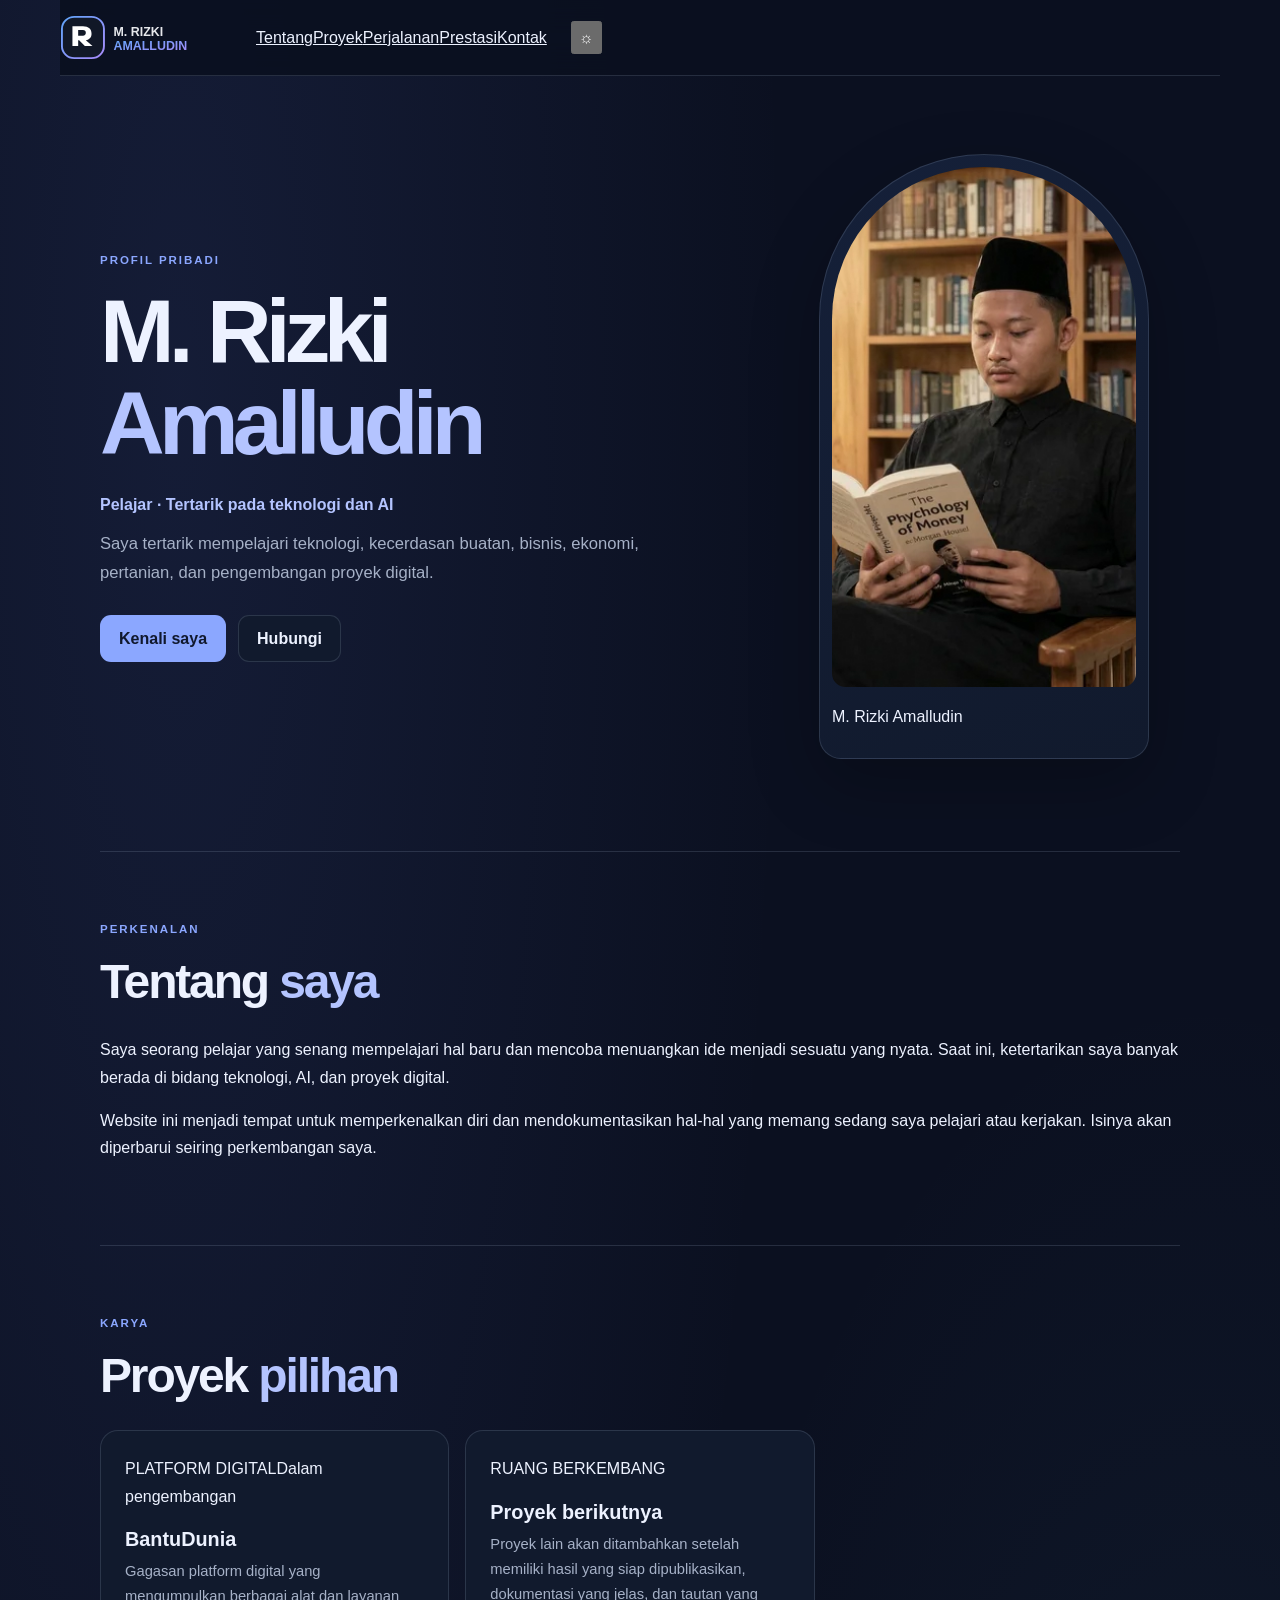
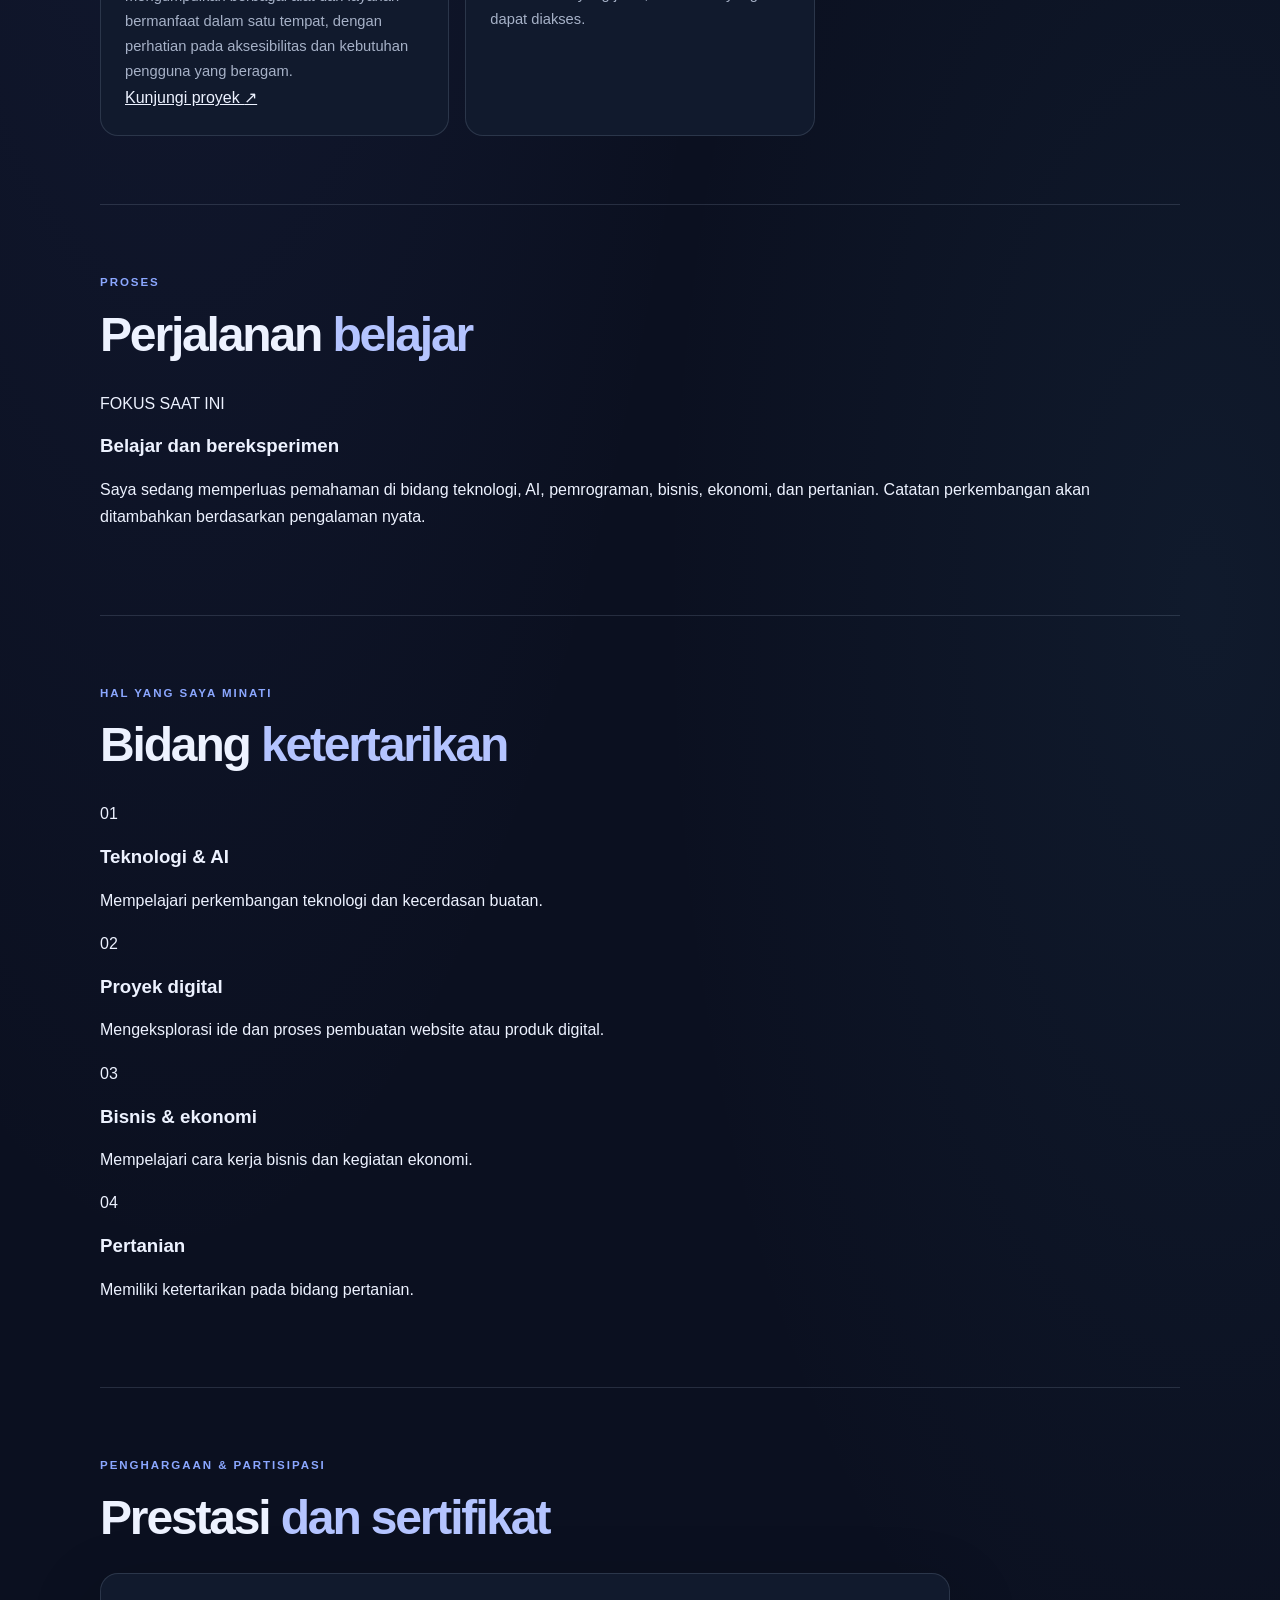
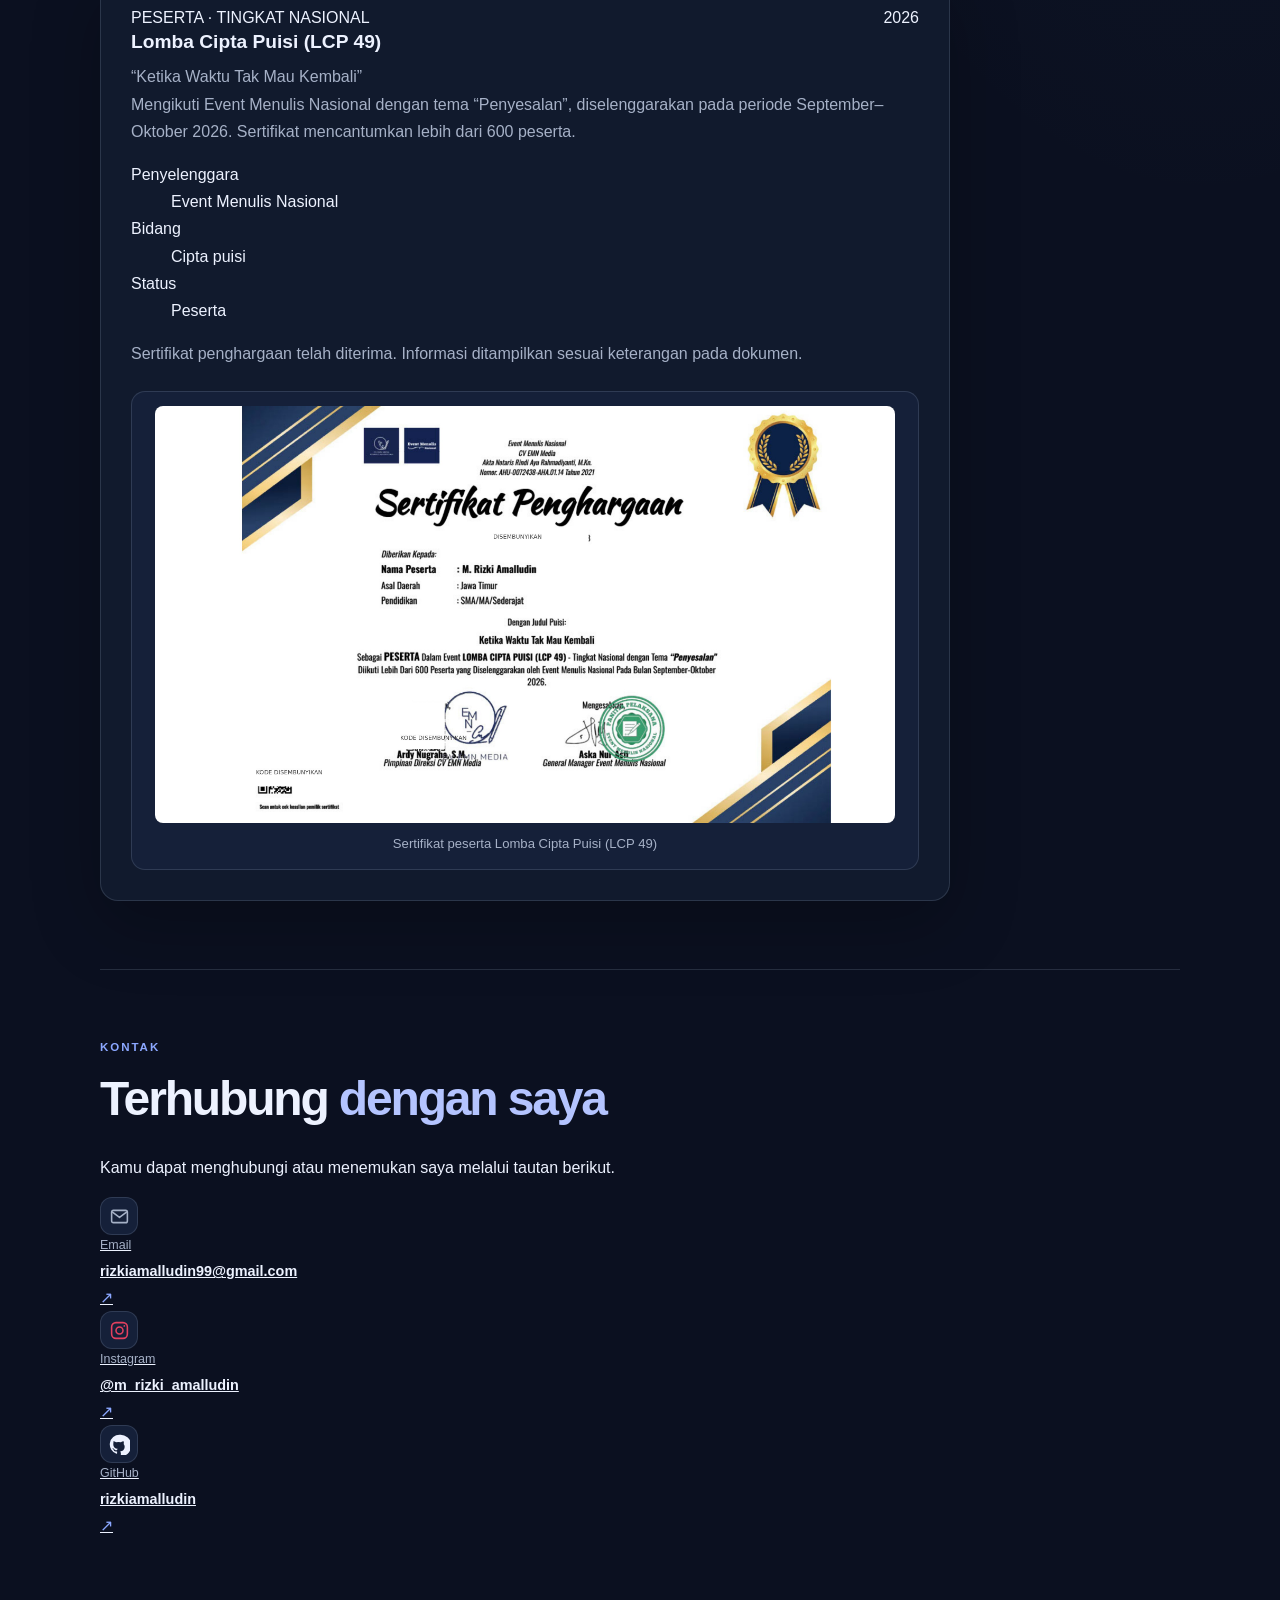
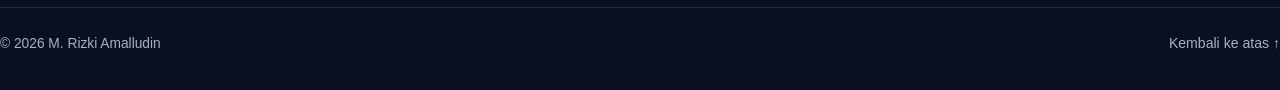
==== index.html @ 31d9c4ef "Add social platform logos to production contact section" ====
<!doctype html>
<html lang="id">
<head>
  <meta charset="utf-8">
  <meta name="viewport" content="width=device-width, initial-scale=1">
  <meta name="theme-color" content="#0b1020">
  <meta name="description" content="Profil pribadi M. Rizki Amalludin: pelajar yang tertarik pada teknologi, AI, bisnis, ekonomi, pertanian, dan pengembangan proyek digital.">
  <meta name="author" content="M. Rizki Amalludin">
  <meta name="robots" content="index, follow">
  <meta property="og:type" content="profile">
  <meta property="og:title" content="M. Rizki Amalludin — Profil Pribadi">
  <meta property="og:description" content="Mengenal minat, perjalanan belajar, karya, dan proyek digital M. Rizki Amalludin.">
  <meta property="og:image" content="foto-saya.webp">
  <meta name="color-scheme" content="dark light">
  <title>M. Rizki Amalludin — Profil Pribadi</title>
  <link rel="icon" type="image/png" href="favicon.png">
  <link rel="preconnect" href="https://fonts.googleapis.com">
  <link rel="preconnect" href="https://fonts.gstatic.com" crossorigin>
  <link href="https://fonts.googleapis.com/css2?family=DM+Sans:wght@400;500;600;700&family=Space+Grotesk:wght@500;600;700&display=swap" rel="stylesheet">
  <link rel="stylesheet" href="style.css">
  <script src="script.js" defer></script>
</head>
<body>
  <a class="skip-link" href="#main-content">Lewati ke konten utama</a>
  <header class="site-header">
    <a class="brand" href="#beranda" aria-label="M. Rizki Amalludin, beranda"><img src="logo.svg" alt="" width="180" height="48"></a>
    <nav class="navigation" aria-label="Navigasi utama">
      <a href="#tentang">Tentang</a><a href="#proyek">Proyek</a><a href="#perjalanan">Perjalanan</a><a href="#prestasi">Prestasi</a><a href="#kontak">Kontak</a>
    </nav>
    <button class="theme-toggle" id="theme-toggle" type="button" aria-label="Aktifkan tema terang" aria-pressed="false"><span aria-hidden="true">☼</span></button>
  </header>

  <main id="main-content">
    <section class="hero section-wrap" id="beranda">
      <div class="hero-copy">
        <p class="eyebrow">PROFIL PRIBADI</p>
        <h1>M. Rizki <span>Amalludin</span></h1>
        <p class="hero-role">Pelajar · Tertarik pada teknologi dan AI</p>
        <p class="hero-description">Saya tertarik mempelajari teknologi, kecerdasan buatan, bisnis, ekonomi, pertanian, dan pengembangan proyek digital.</p>
        <div class="hero-actions"><a class="button button-primary" href="#tentang">Kenali saya</a><a class="button button-secondary" href="#kontak">Hubungi</a></div>
      </div>
      <div class="profile-frame">
        <div class="profile-orbit" aria-hidden="true"></div>
        <img class="profile-photo" src="foto-saya.webp" alt="Foto M. Rizki Amalludin" width="420" height="520" fetchpriority="high">
        <p class="photo-caption">M. Rizki Amalludin</p>
      </div>
    </section>

    <section class="content-section section-wrap" id="tentang">
      <div class="section-heading"><p class="eyebrow">PERKENALAN</p><h2>Tentang <span>saya</span></h2></div>
      <div class="about-panel">
        <p>Saya seorang pelajar yang senang mempelajari hal baru dan mencoba menuangkan ide menjadi sesuatu yang nyata. Saat ini, ketertarikan saya banyak berada di bidang teknologi, AI, dan proyek digital.</p>
        <p>Website ini menjadi tempat untuk memperkenalkan diri dan mendokumentasikan hal-hal yang memang sedang saya pelajari atau kerjakan. Isinya akan diperbarui seiring perkembangan saya.</p>
      </div>
    </section>

    <section class="content-section section-wrap" id="proyek">
      <div class="section-heading"><p class="eyebrow">KARYA</p><h2>Proyek <span>pilihan</span></h2></div>
      <div class="project-grid">
        <article class="project-card">
          <div class="project-topline"><span class="project-category">PLATFORM DIGITAL</span><span class="project-status">Dalam pengembangan</span></div>
          <h3>BantuDunia</h3>
          <p>Gagasan platform digital yang mengumpulkan berbagai alat dan layanan bermanfaat dalam satu tempat, dengan perhatian pada aksesibilitas dan kebutuhan pengguna yang beragam.</p>
          <a class="project-link" href="https://bantu-dunia.vercel.app/" target="_blank" rel="noopener noreferrer">Kunjungi proyek <span aria-hidden="true">↗</span></a>
        </article>
        <article class="project-card project-card-note">
          <span class="project-category">RUANG BERKEMBANG</span>
          <h3>Proyek berikutnya</h3>
          <p>Proyek lain akan ditambahkan setelah memiliki hasil yang siap dipublikasikan, dokumentasi yang jelas, dan tautan yang dapat diakses.</p>
        </article>
      </div>
    </section>

    <section class="content-section section-wrap" id="perjalanan">
      <div class="section-heading"><p class="eyebrow">PROSES</p><h2>Perjalanan <span>belajar</span></h2></div>
      <div class="journey-panel">
        <div class="journey-line" aria-hidden="true"></div>
        <div class="journey-item"><span class="journey-dot" aria-hidden="true"></span><div><p class="journey-label">FOKUS SAAT INI</p><h3>Belajar dan bereksperimen</h3><p>Saya sedang memperluas pemahaman di bidang teknologi, AI, pemrograman, bisnis, ekonomi, dan pertanian. Catatan perkembangan akan ditambahkan berdasarkan pengalaman nyata.</p></div></div>
      </div>
    </section>

    <section class="content-section section-wrap" id="minat">
      <div class="section-heading"><p class="eyebrow">HAL YANG SAYA MINATI</p><h2>Bidang <span>ketertarikan</span></h2></div>
      <div class="interest-grid">
        <article class="interest-card"><span class="interest-number">01</span><h3>Teknologi &amp; AI</h3><p>Mempelajari perkembangan teknologi dan kecerdasan buatan.</p></article>
        <article class="interest-card"><span class="interest-number">02</span><h3>Proyek digital</h3><p>Mengeksplorasi ide dan proses pembuatan website atau produk digital.</p></article>
        <article class="interest-card"><span class="interest-number">03</span><h3>Bisnis &amp; ekonomi</h3><p>Mempelajari cara kerja bisnis dan kegiatan ekonomi.</p></article>
        <article class="interest-card"><span class="interest-number">04</span><h3>Pertanian</h3><p>Memiliki ketertarikan pada bidang pertanian.</p></article>
      </div>
    </section>

    <section class="content-section section-wrap" id="prestasi">
      <div class="section-heading"><p class="eyebrow">PENGHARGAAN &amp; PARTISIPASI</p><h2>Prestasi <span>dan sertifikat</span></h2></div>
      <article class="achievement-card">
        <div class="achievement-top"><span class="achievement-tag">PESERTA · TINGKAT NASIONAL</span><span class="achievement-date">2026</span></div>
        <h3>Lomba Cipta Puisi (LCP 49)</h3>
        <p class="achievement-poem">“Ketika Waktu Tak Mau Kembali”</p>
        <p class="achievement-description">Mengikuti Event Menulis Nasional dengan tema “Penyesalan”, diselenggarakan pada periode September–Oktober 2026. Sertifikat mencantumkan lebih dari 600 peserta.</p>
        <dl class="achievement-details"><div><dt>Penyelenggara</dt><dd>Event Menulis Nasional</dd></div><div><dt>Bidang</dt><dd>Cipta puisi</dd></div><div><dt>Status</dt><dd>Peserta</dd></div></dl>
        <p class="achievement-note">Sertifikat penghargaan telah diterima. Informasi ditampilkan sesuai keterangan pada dokumen.</p>
        <figure class="certificate-figure">
          <img class="certificate-image" src="sertifikat-rizki-disamarkan.jpg" alt="Sertifikat peserta Lomba Cipta Puisi LCP 49, Event Menulis Nasional, 2026" loading="lazy">
          <figcaption>Sertifikat peserta Lomba Cipta Puisi (LCP 49)</figcaption>
        </figure>
      </article>
    </section>
    <section class="contact-section section-wrap" id="kontak">
      <div class="section-heading"><p class="eyebrow">KONTAK</p><h2>Terhubung <span>dengan saya</span></h2></div>
      <p class="contact-description">Kamu dapat menghubungi atau menemukan saya melalui tautan berikut.</p>
      <div class="contact-links">
        <a class="contact-link" href="mailto:rizkiamalludin99@gmail.com">
          <span class="contact-icon contact-icon-email" aria-hidden="true">
            <svg viewBox="0 0 24 24" focusable="false"><rect x="3" y="5" width="18" height="14" rx="2"></rect><path d="m4 7 8 6 8-6"></path></svg>
          </span>
          <span class="contact-copy"><span class="contact-label">Email</span><strong>rizkiamalludin99@gmail.com</strong></span>
          <span class="contact-arrow" aria-hidden="true">↗</span>
        </a>
        <a class="contact-link" href="https://instagram.com/m_rizki_amalludin" target="_blank" rel="noopener noreferrer">
          <span class="contact-icon contact-icon-instagram" aria-hidden="true">
            <svg viewBox="0 0 24 24" focusable="false"><rect x="3" y="3" width="18" height="18" rx="5"></rect><circle cx="12" cy="12" r="4"></circle><circle class="icon-dot" cx="17.5" cy="6.8" r="1"></circle></svg>
          </span>
          <span class="contact-copy"><span class="contact-label">Instagram</span><strong>@m_rizki_amalludin</strong></span>
          <span class="contact-arrow" aria-hidden="true">↗</span>
        </a>
        <a class="contact-link" href="https://github.com/rizkiamalludin" target="_blank" rel="noopener noreferrer">
          <span class="contact-icon contact-icon-github" aria-hidden="true">
            <svg viewBox="0 0 24 24" focusable="false"><path d="M12 .9a11.1 11.1 0 0 0-3.51 21.63c.56.1.76-.24.76-.54v-2.08c-3.1.67-3.76-1.32-3.76-1.32-.5-1.28-1.23-1.62-1.23-1.62-1.01-.69.08-.68.08-.68 1.12.08 1.71 1.15 1.71 1.15.99 1.7 2.59 1.21 3.22.92.1-.72.39-1.21.7-1.49-2.48-.28-5.09-1.24-5.09-5.52 0-1.22.44-2.22.11-2.96 0 0 .94-.3 3.05 1.15a10.6 10.6 0 0 1 5.55 0c2.11-1.45 3.05-1.15 3.05-1.15.61 1.54.23 2.68.11 2.96.72.78 1.15 1.78 1.15 3 0 4.29-2.61 5.23-5.1 5.51.4.35.75 1.03.75 2.08v3.1c0 .3.2.65.77.54A11.1 11.1 0 0 0 12 .9Z"></path></svg>
          </span>
          <span class="contact-copy"><span class="contact-label">GitHub</span><strong>rizkiamalludin</strong></span>
          <span class="contact-arrow" aria-hidden="true">↗</span>
        </a>
      </div>
    </section>
  </main>
  <footer class="site-footer"><p>© <span id="year"></span> M. Rizki Amalludin</p><a href="#beranda">Kembali ke atas ↑</a></footer>
</body>
</html>
---- style.css ----
:root{
  color-scheme:dark;
  --bg:#0b1020;--surface:#111a2d;--surface-soft:#152039;--text:#edf2ff;--muted:#a6b1c7;
  --line:rgba(180,197,225,.16);--accent:#8ba7ff;--accent-strong:#b4c4ff;--header:rgba(11,16,32,.9);
  --shadow:0 24px 70px rgba(0,0,0,.24);--radius:18px;
}
:root[data-theme="light"]{
  color-scheme:light;--bg:#f5f7fc;--surface:#fff;--surface-soft:#edf1fa;--text:#172033;--muted:#5e6a80;
  --line:rgba(35,53,85,.14);--accent:#435fc4;--accent-strong:#304ba9;--header:rgba(245,247,252,.92);
  --shadow:0 24px 70px rgba(35,53,85,.09);
}
*{box-sizing:border-box}
html{scroll-behavior:smooth;scroll-padding-top:100px}
body{margin:0;min-width:320px;background:radial-gradient(ellipse at 14% 8%,rgba(86,111,207,.13),transparent 38rem),radial-gradient(ellipse at 94% 45%,rgba(75,147,190,.08),transparent 34rem),var(--bg);color:var(--text);font-family:Inter,"Segoe UI",Arial,sans-serif;line-height:1.7}
a{color:inherit}
img{max-width:100%}
button,input,textarea{font:inherit}
a:focus-visible,button:focus-visible,input:focus-visible,textarea:focus-visible{outline:3px solid var(--accent);outline-offset:4px}
.skip-link{position:fixed;top:12px;left:12px;z-index:50;padding:10px 14px;border-radius:8px;background:var(--accent);color:#10182d;font-weight:700;text-decoration:none;transform:translateY(-160%)}
.skip-link:focus{transform:translateY(0)}
.section-wrap{width:min(1080px,calc(100% - 48px));margin-inline:auto}
.site-header{position:sticky;top:0;z-index:20;display:flex;align-items:center;gap:24px;width:min(1160px,calc(100% - 48px));min-height:76px;margin:0 auto;padding:10px 0;background:var(--header);backdrop-filter:blur(16px);border-bottom:1px solid var(--line)}
.brand{flex:0 0 auto}
.brand img{display:block;width:min(172px,36vw);height:auto}
.main-nav{display:flex;align-items:center;justify-content:center;gap:clamp(12px,2vw,24px);flex:1;min-width:0;overflow-x:auto;scrollbar-width:thin}
.main-nav a,.site-footer a{color:var(--muted);font-size:.88rem;text-decoration:none;white-space:nowrap}
.main-nav a:hover,.site-footer a:hover,.text-link:hover{color:var(--accent-strong)}
.header-tools{display:flex;gap:8px;flex:0 0 auto}
.tool-button{min-width:38px;height:38px;padding:0 10px;border:1px solid var(--line);border-radius:11px;background:var(--surface);color:var(--text);font-weight:700;cursor:pointer}
.hero{display:grid;grid-template-columns:1.2fr .8fr;align-items:center;gap:clamp(42px,8vw,100px);min-height:610px;padding-block:78px 92px}
.hero-copy{max-width:650px}
.eyebrow,.skill-label{margin:0 0 14px;color:var(--accent);font-size:.72rem;font-weight:800;letter-spacing:.17em}
h1,h2,h3{font-family:"Segoe UI",Inter,Arial,sans-serif;line-height:1.18}
h1{margin:0;font-size:clamp(3rem,7vw,5.6rem);letter-spacing:-.065em;line-height:1.03}
h1 span,h2 span{color:var(--accent-strong)}
.hero-role{margin:22px 0 12px;color:var(--accent-strong);font-weight:700}
.hero-description{max-width:600px;margin:0;color:var(--muted);font-size:1.04rem}
.hero-actions{display:flex;flex-wrap:wrap;gap:12px;margin-top:28px}
.button{display:inline-flex;min-height:44px;align-items:center;justify-content:center;padding:9px 18px;border:1px solid var(--line);border-radius:11px;font-weight:750;text-decoration:none;cursor:pointer;transition:transform .18s,background .18s}
.button:hover{transform:translateY(-2px)}
.button-primary{border-color:transparent;background:var(--accent);color:#10182d}
.button-secondary{background:var(--surface);color:var(--text)}
.hero-note{margin:22px 0 0;color:var(--muted);font-size:.85rem}
.profile-frame{position:relative;width:min(100%,330px);justify-self:center;margin:0;padding:12px;border:1px solid var(--line);border-radius:180px 180px 24px 24px;background:linear-gradient(155deg,var(--surface-soft),var(--surface));box-shadow:var(--shadow)}
.profile-photo{display:block;width:100%;aspect-ratio:4/5;border-radius:170px 170px 15px 15px;object-fit:cover;object-position:center}
.profile-frame figcaption{padding-top:11px;text-align:center;font-weight:750}
.content-section,.contact-section{padding-block:68px;border-top:1px solid var(--line)}
.section-heading{margin-bottom:26px}
.section-heading h2{margin:0;font-size:clamp(2rem,4vw,3rem);letter-spacing:-.045em}
.section-intro{max-width:700px;margin:12px 0 0;color:var(--muted)}
.section-heading-row{display:flex;align-items:end;justify-content:space-between;gap:20px}
.surface-card,.achievement-card{padding:clamp(22px,3vw,30px);border:1px solid var(--line);border-radius:var(--radius);background:var(--surface);box-shadow:var(--shadow)}
.surface-card h3,.achievement-card h3{margin:0 0 10px;font-size:1.2rem}
.surface-card p,.achievement-card>p{margin:0;color:var(--muted)}
.about-grid,.skills-grid{display:grid;grid-template-columns:repeat(2,minmax(0,1fr));gap:16px}
.project-grid,.post-grid,.activity-grid{display:grid;grid-template-columns:repeat(3,minmax(0,1fr));gap:16px}
.project-card,.post-card,.activity-card{display:flex;min-height:228px;flex-direction:column;align-items:flex-start;padding:24px;border:1px solid var(--line);border-radius:var(--radius);background:var(--surface);transition:transform .18s,border-color .18s}
.project-card:hover,.post-card:hover,.activity-card:hover{transform:translateY(-3px);border-color:var(--accent)}
.card-top{display:flex;width:100%;justify-content:space-between;align-items:center;gap:10px;flex-wrap:wrap}
.card-label{color:var(--accent);font-size:.7rem;font-weight:800;letter-spacing:.11em}
.card-status{padding:3px 9px;border:1px solid var(--line);border-radius:999px;color:var(--muted);font-size:.72rem}
.project-card h3,.post-card h3,.activity-card h3{margin:18px 0 8px;font-size:1.24rem;overflow-wrap:anywhere}
.project-card p,.post-card p,.activity-card p{margin:0;color:var(--muted);font-size:.92rem}
.card-actions{display:flex;align-items:center;gap:14px;flex-wrap:wrap;margin-top:auto;padding-top:22px}
.text-link,.card-actions a{color:var(--accent-strong);font-weight:750;text-decoration:none}
.count-chip{padding:5px 10px;border:1px solid var(--line);border-radius:999px;color:var(--muted);font-size:.82rem;white-space:nowrap}
.muted{color:var(--muted)}
.timeline{display:grid;gap:0;max-width:850px}
.timeline-item{display:grid;grid-template-columns:54px 1fr;gap:18px;padding:20px 0;border-bottom:1px solid var(--line)}
.timeline-index{display:grid;width:42px;height:42px;place-items:center;border:1px solid var(--line);border-radius:13px;background:var(--surface);color:var(--accent);font-weight:800}
.timeline-item h3{margin:0 0 7px;font-size:1.12rem}
.timeline-item p{margin:0;color:var(--muted)}
.skill-label{margin:0 0 9px;font-size:.67rem}
.tag-list{display:flex;flex-wrap:wrap;gap:8px;margin-top:18px}
.tag-list span{padding:7px 11px;border:1px solid var(--line);border-radius:9px;background:var(--surface-soft);color:var(--text);font-size:.86rem}
.achievement-card{max-width:850px}
.achievement-top{display:flex;align-items:center;justify-content:space-between;gap:12px;flex-wrap:wrap}
.achievement-subtitle{margin:0 0 12px!important;color:var(--accent-strong)!important;font-weight:750}
.achievement-facts{display:grid;grid-template-columns:repeat(3,1fr);gap:14px;margin:24px 0;padding:17px 0;border-block:1px solid var(--line)}
.achievement-facts div{min-width:0}
.achievement-facts dt{color:var(--muted);font-size:.78rem}
.achievement-facts dd{margin:4px 0 0;font-weight:700}
.certificate-figure{margin:24px 0 0;padding:14px;border:1px solid var(--line);border-radius:14px;background:var(--surface-soft)}
.certificate-figure img{display:block;width:100%;max-width:740px;height:auto;margin:0 auto;border-radius:8px}
.certificate-figure figcaption{margin-top:10px;color:var(--muted);font-size:.82rem;text-align:center}
.post-card time,.activity-card time{display:block;margin-top:10px;color:var(--muted);font-size:.78rem}
.post-card a{margin-top:auto;padding-top:20px;color:var(--accent-strong);font-weight:750;text-decoration:none}
.activity-card{min-height:180px}
.activity-card small{color:var(--muted)}
.interaction-grid,.contact-grid{display:grid;grid-template-columns:repeat(2,minmax(0,1fr));gap:16px;align-items:start}
.stack-form{display:grid;gap:13px}
.stack-form label{display:grid;gap:6px;color:var(--text);font-size:.88rem;font-weight:650}
.stack-form input,.stack-form textarea{width:100%;min-width:0;padding:11px 13px;border:1px solid var(--line);border-radius:10px;background:var(--bg);color:var(--text)}
.stack-form textarea{min-height:105px;resize:vertical}
.form-status{min-height:1.3em;margin:0;color:var(--accent-strong);font-size:.86rem}
.micro-note{font-size:.78rem!important}
.honeypot{position:absolute!important;left:-10000px!important;width:1px!important;height:1px!important;overflow:hidden!important;opacity:0!important}
.public-list{display:grid;gap:10px;margin-top:16px}
.public-entry{padding:12px 14px;border:1px solid var(--line);border-radius:12px;background:var(--surface-soft);overflow-wrap:anywhere}
.public-entry strong{display:block}
.public-entry p{margin:4px 0 0;color:var(--muted);white-space:pre-wrap}
.public-entry time{display:block;margin-top:6px;color:var(--muted);font-size:.75rem}
.contact-details{display:grid;gap:0}
.contact-details h3{margin-bottom:16px}
.contact-details>a{display:grid;grid-template-columns:42px minmax(0,1fr) 18px;gap:13px;align-items:center;padding:15px 0;border-top:1px solid var(--line);text-decoration:none;overflow-wrap:anywhere}
.contact-icon{display:grid;place-items:center;width:38px;height:38px;border:1px solid var(--line);border-radius:12px;background:var(--surface-soft)}
.contact-icon svg{display:block;width:21px;height:21px;fill:none;stroke:currentColor;stroke-width:1.8;stroke-linecap:round;stroke-linejoin:round}
.contact-icon-email{color:var(--muted)}
.contact-icon-instagram{color:#e4405f}
.contact-icon-instagram .icon-dot{fill:currentColor;stroke:none}
.contact-icon-github{color:var(--text)}
.contact-icon-github svg{fill:currentColor;stroke:none}
.contact-copy{display:grid;gap:3px;min-width:0}
.contact-copy>span{color:var(--muted);font-size:.78rem}
.contact-copy strong{font-size:.9rem;overflow-wrap:anywhere}
.contact-arrow{color:var(--accent);text-align:right}
.site-footer{display:flex;justify-content:space-between;gap:20px;padding:24px 0 34px;border-top:1px solid var(--line);color:var(--muted);font-size:.86rem}
.site-footer p{margin:0}
.site-footer>div{display:flex;gap:18px}
.detail-wrap{width:min(850px,calc(100% - 40px));margin:0 auto;padding:64px 0 80px}
.detail-wrap .surface-card{margin-top:22px}
.detail-wrap h1{font-size:clamp(2.3rem,6vw,4rem)}
.detail-body{margin-top:18px;color:var(--muted);white-space:pre-wrap;overflow-wrap:anywhere}
.detail-meta{display:flex;gap:10px;flex-wrap:wrap;margin-top:16px}
.detail-actions{display:flex;gap:12px;flex-wrap:wrap;margin-top:26px}
.empty-state{padding:22px;border:1px dashed var(--line);border-radius:14px;color:var(--muted)}
@media(max-width:900px){
  .site-header{gap:14px}.main-nav{justify-content:flex-start}
  .project-grid,.post-grid,.activity-grid{grid-template-columns:repeat(2,minmax(0,1fr))}
  .hero{min-height:540px;gap:38px}
}
@media(max-width:680px){
  .site-header{width:calc(100% - 28px);flex-wrap:wrap;gap:10px;padding-block:10px}
  .brand img{width:145px}
  .main-nav{order:3;flex-basis:100%;padding:4px 0 7px;gap:20px;justify-content:flex-start}
  .main-nav a{font-size:.82rem}
  .header-tools{margin-left:auto}
  .section-wrap{width:calc(100% - 32px)}
  .hero{grid-template-columns:1fr;min-height:0;padding-block:58px 72px;gap:40px}
  .hero-copy{text-align:center;margin-inline:auto}
  .hero-description{margin-inline:auto}
  .hero-actions{justify-content:center}
  .profile-frame{width:min(78%,285px)}
  .about-grid,.skills-grid,.interaction-grid,.contact-grid{grid-template-columns:1fr}
  .section-heading-row{align-items:flex-start;flex-direction:column}
  .project-grid,.post-grid,.activity-grid{grid-template-columns:1fr}
  .achievement-facts{grid-template-columns:1fr 1fr}
  .site-footer{width:calc(100% - 32px);flex-direction:column}
}
@media(max-width:420px){
  .achievement-facts{grid-template-columns:1fr}
  .contact-details>a{grid-template-columns:72px 1fr 15px;gap:8px}
}
@media(prefers-reduced-motion:reduce){
  *,*::before,*::after{scroll-behavior:auto!important;transition-duration:.01ms!important;animation-duration:.01ms!important}
}
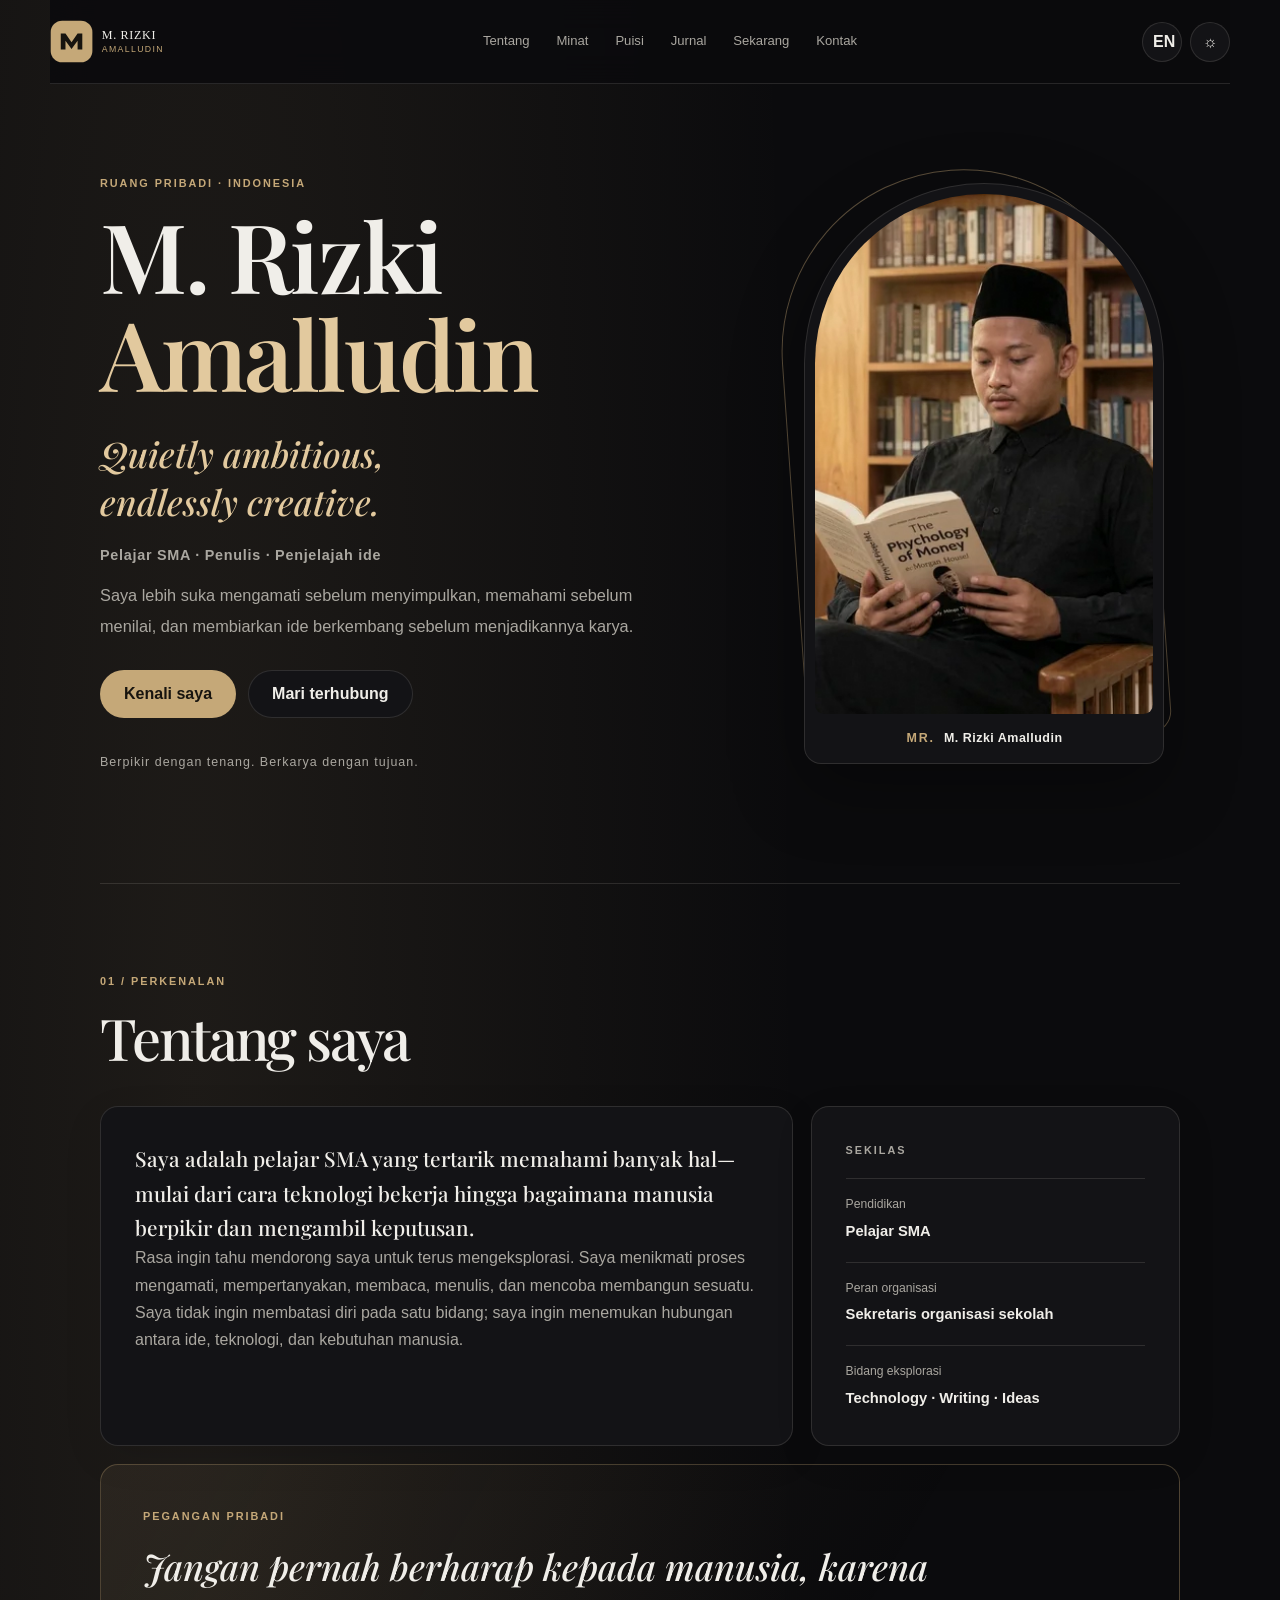
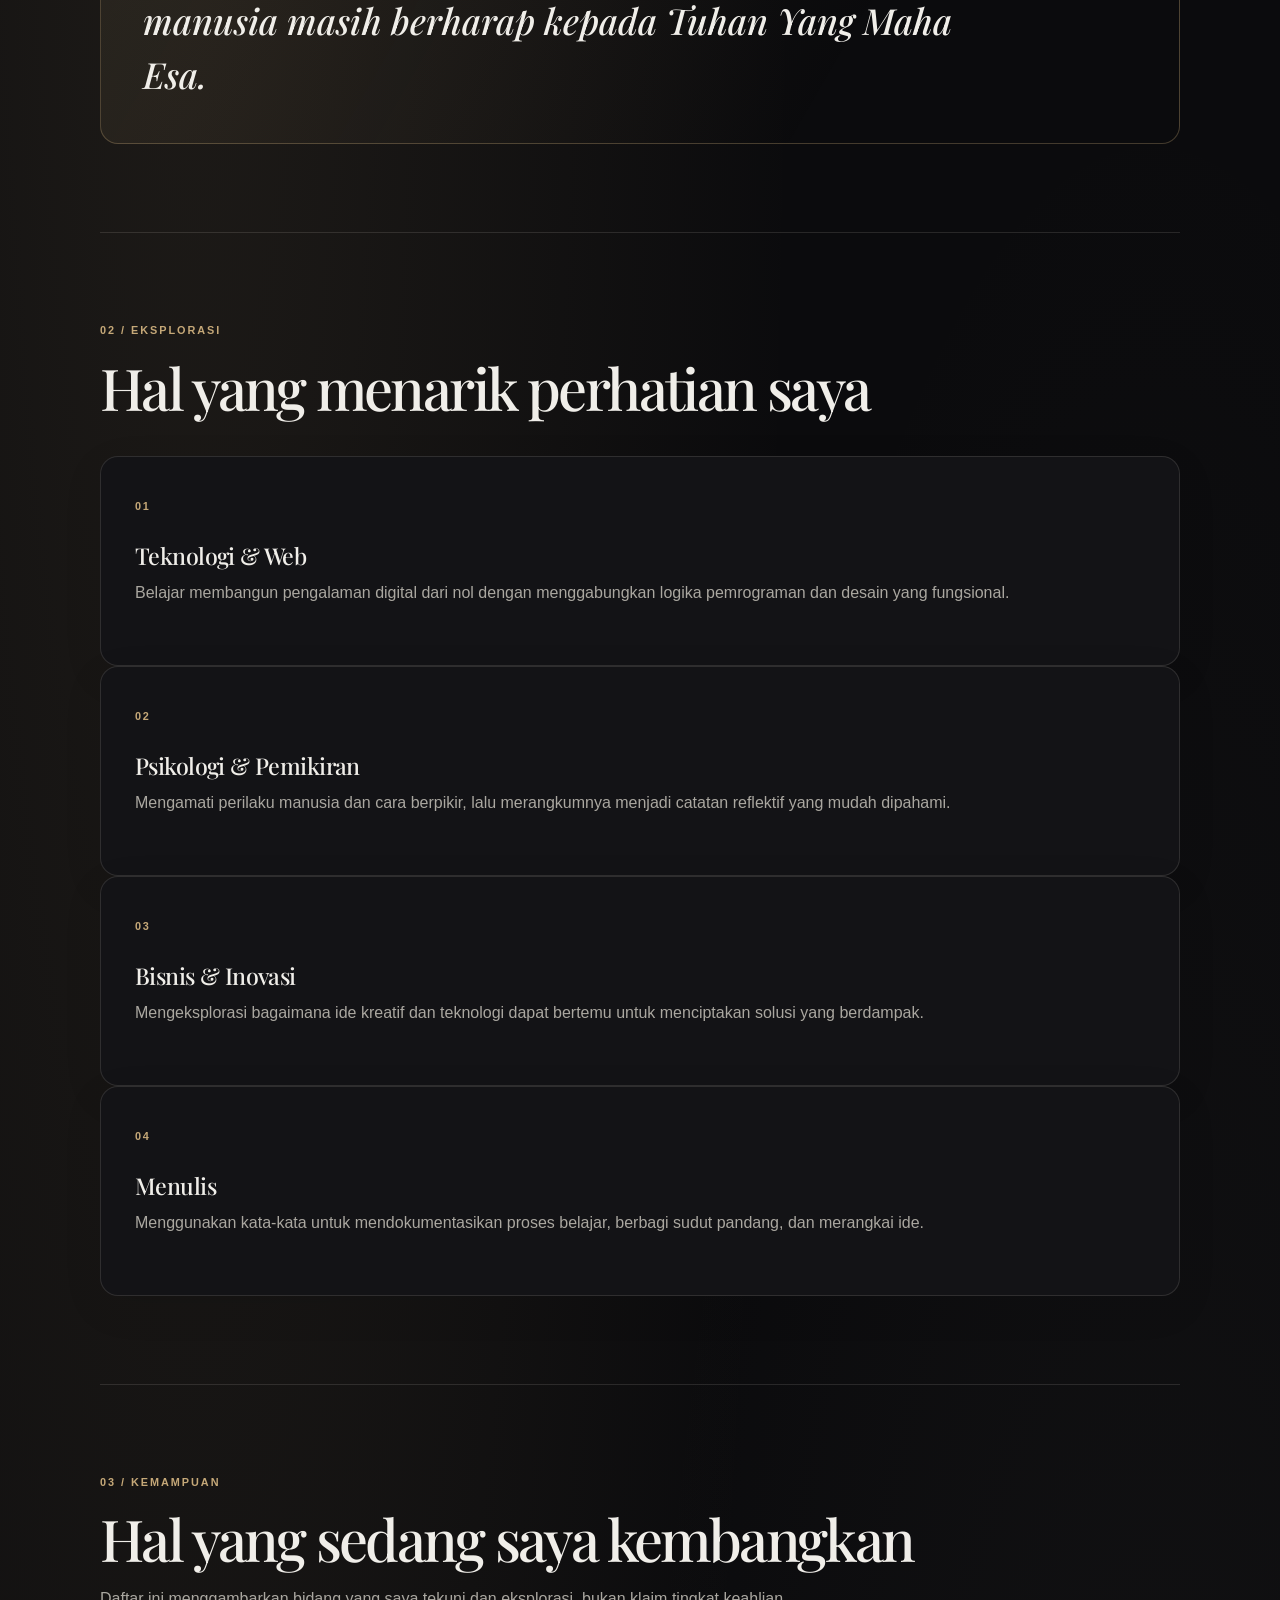
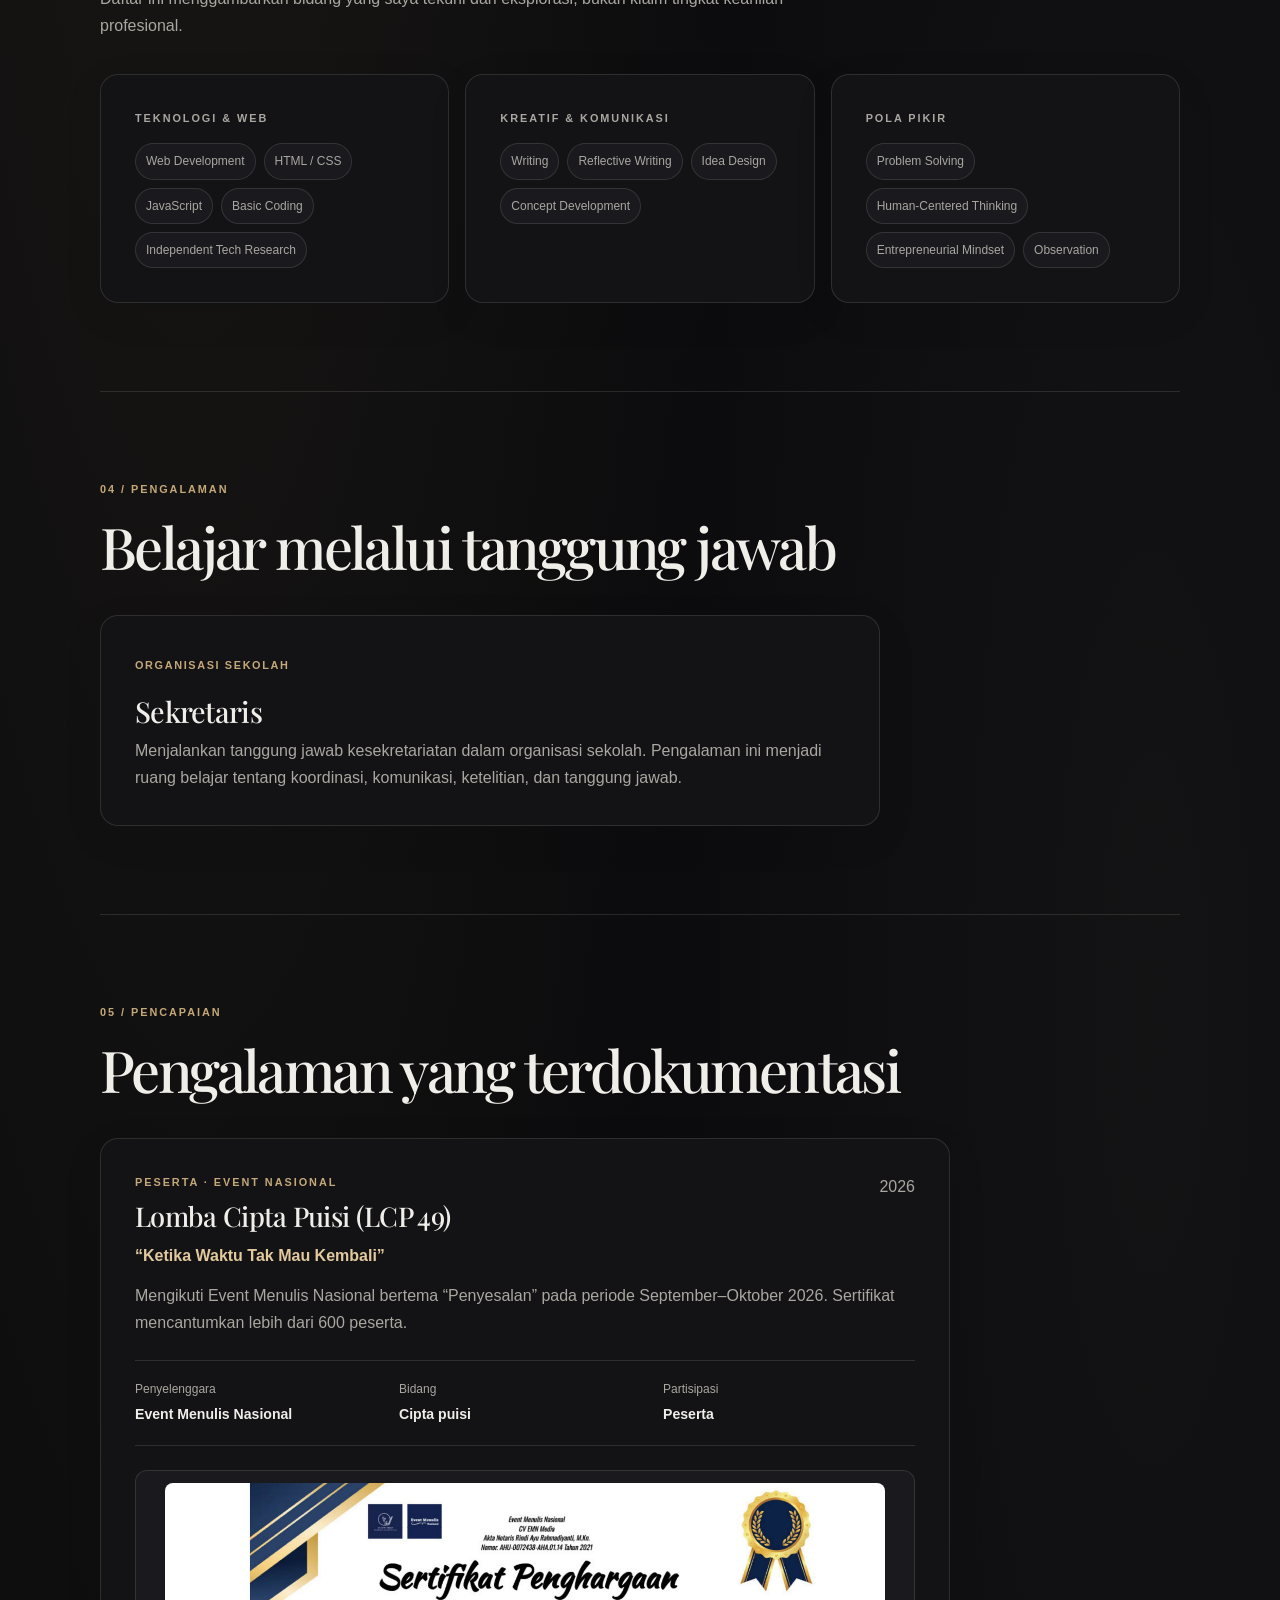
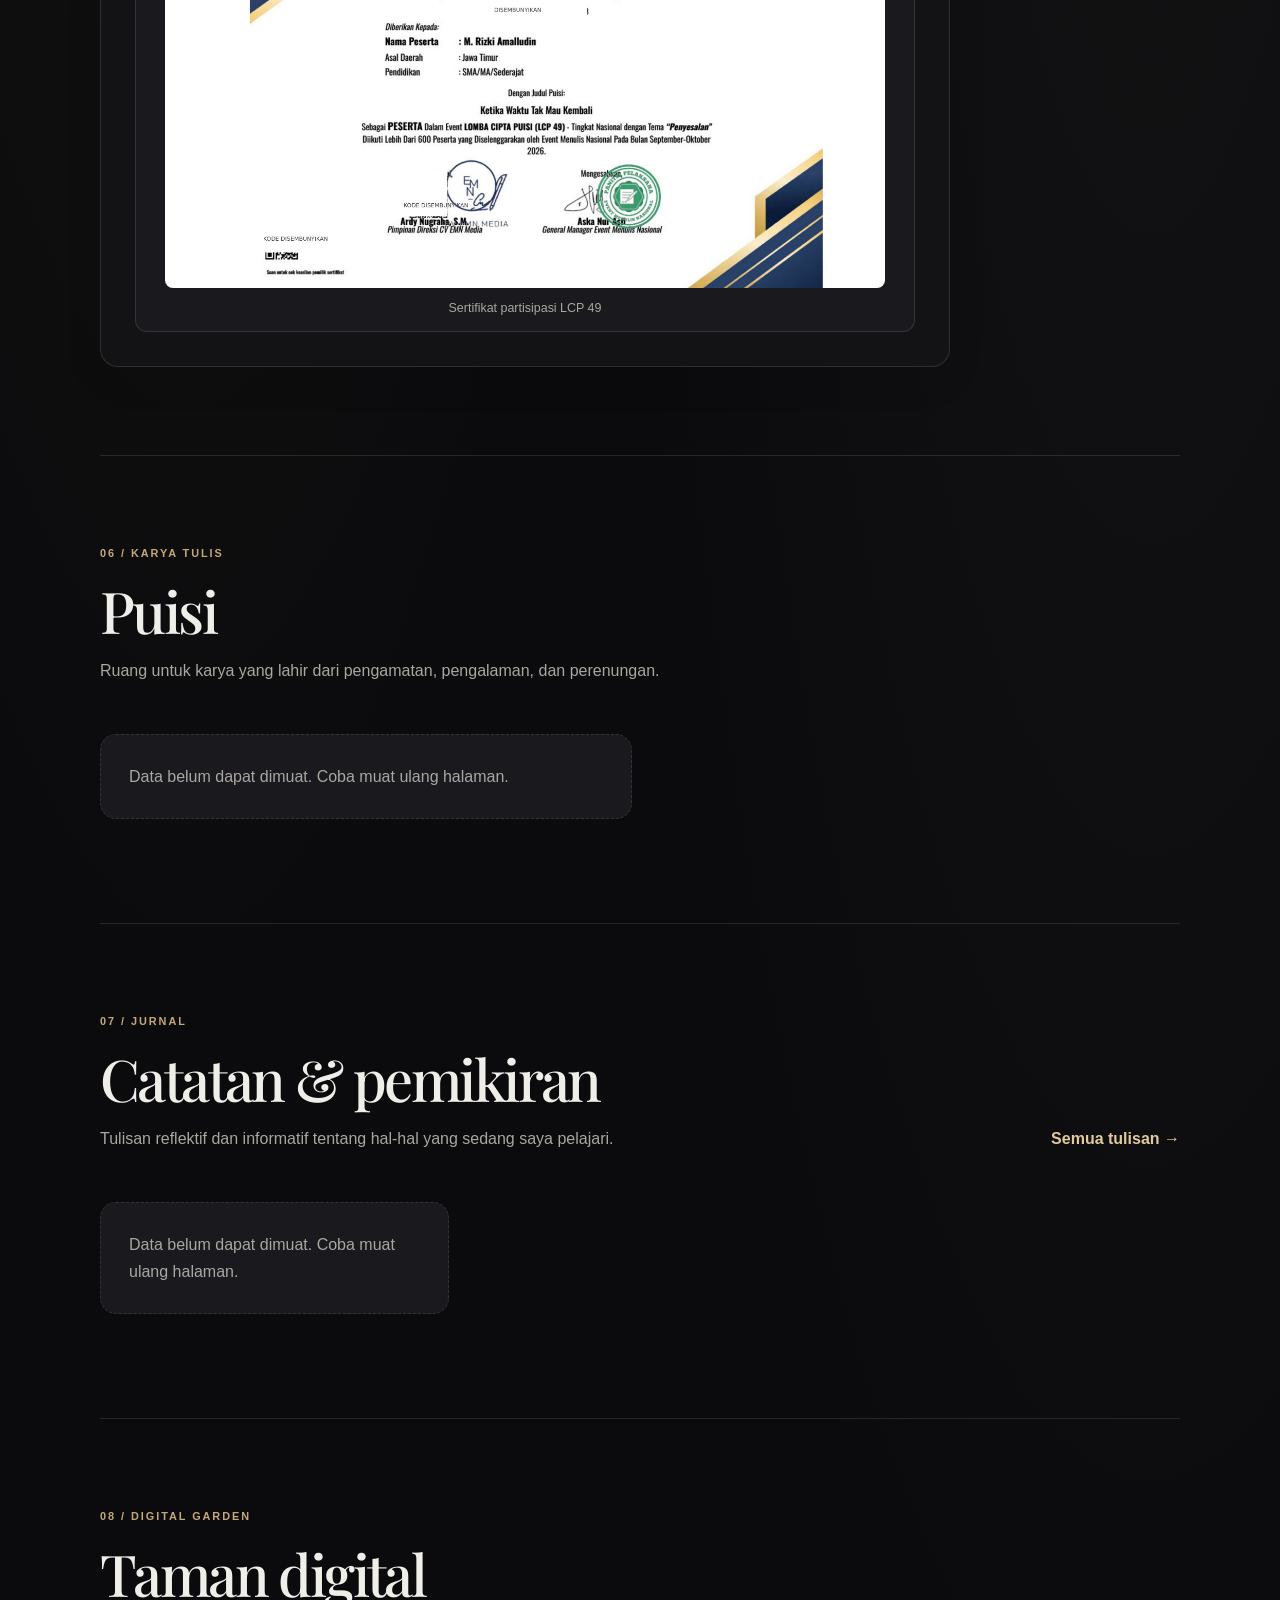
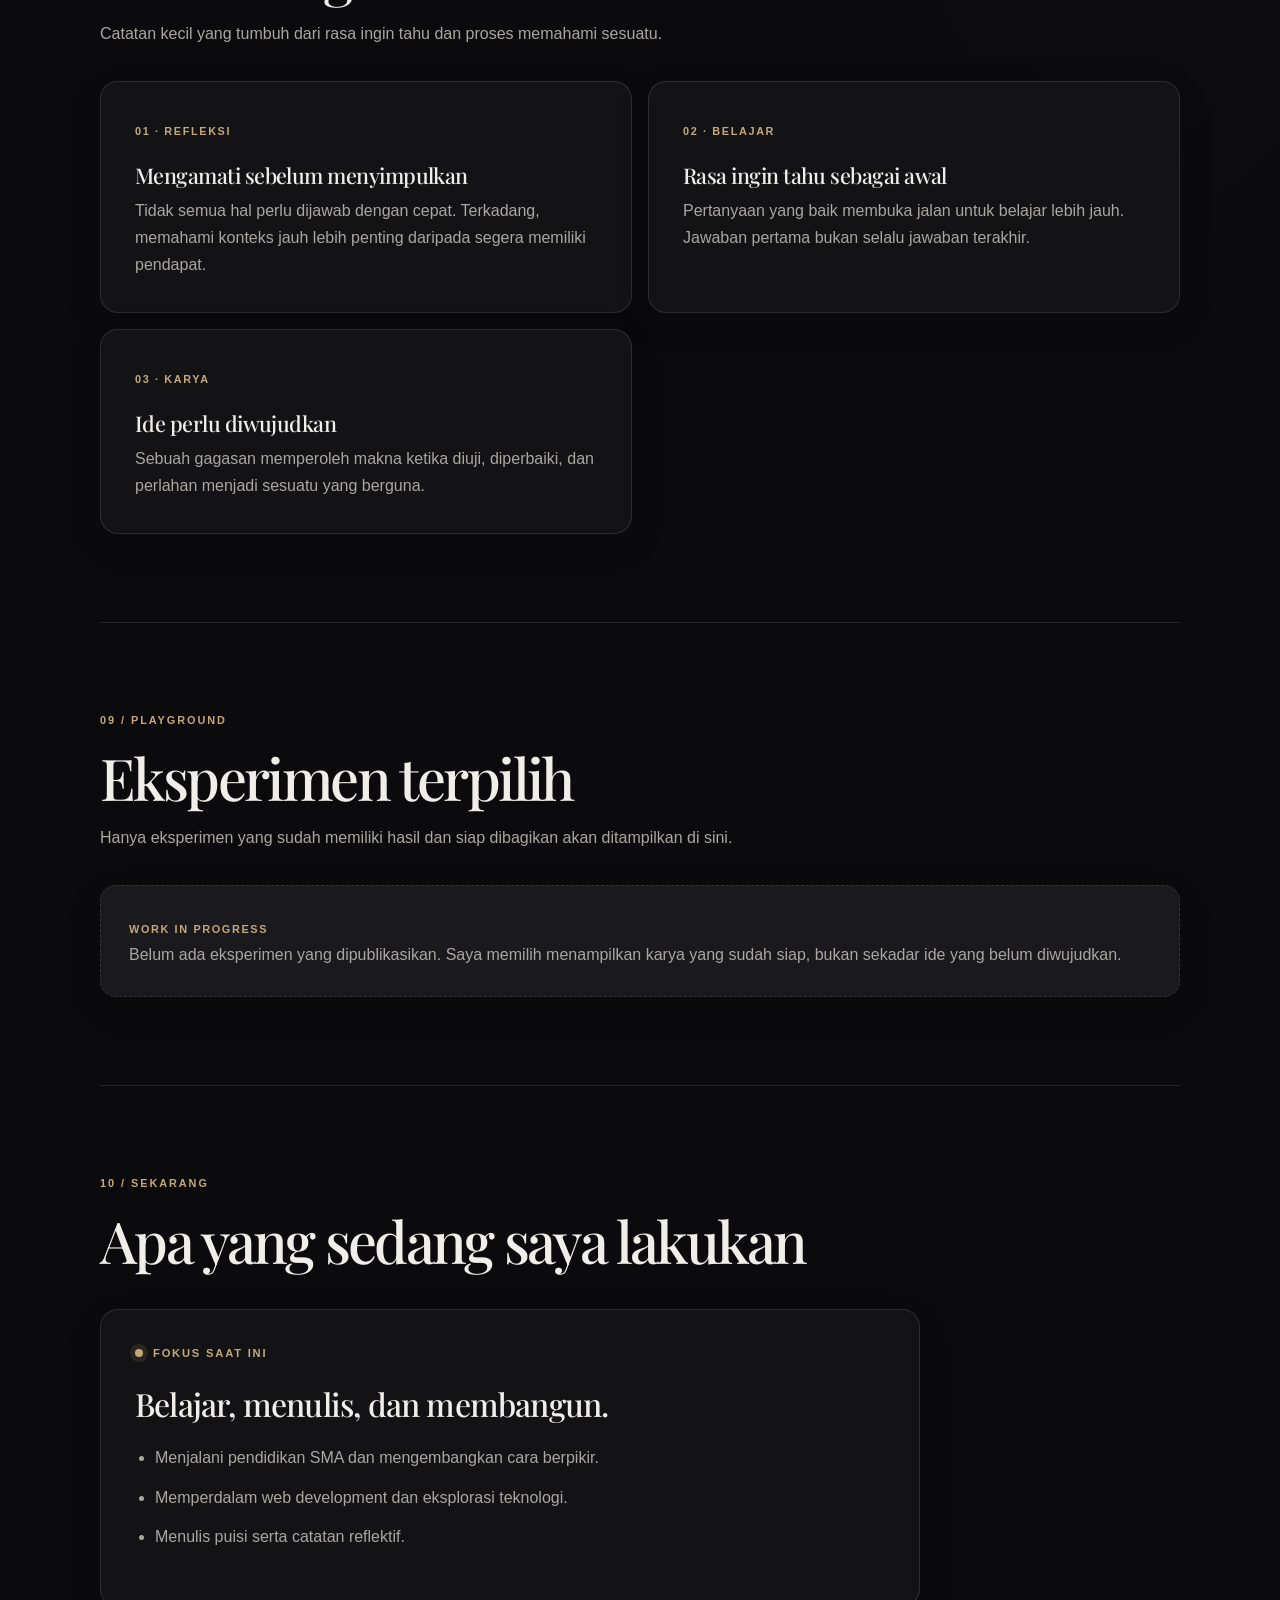
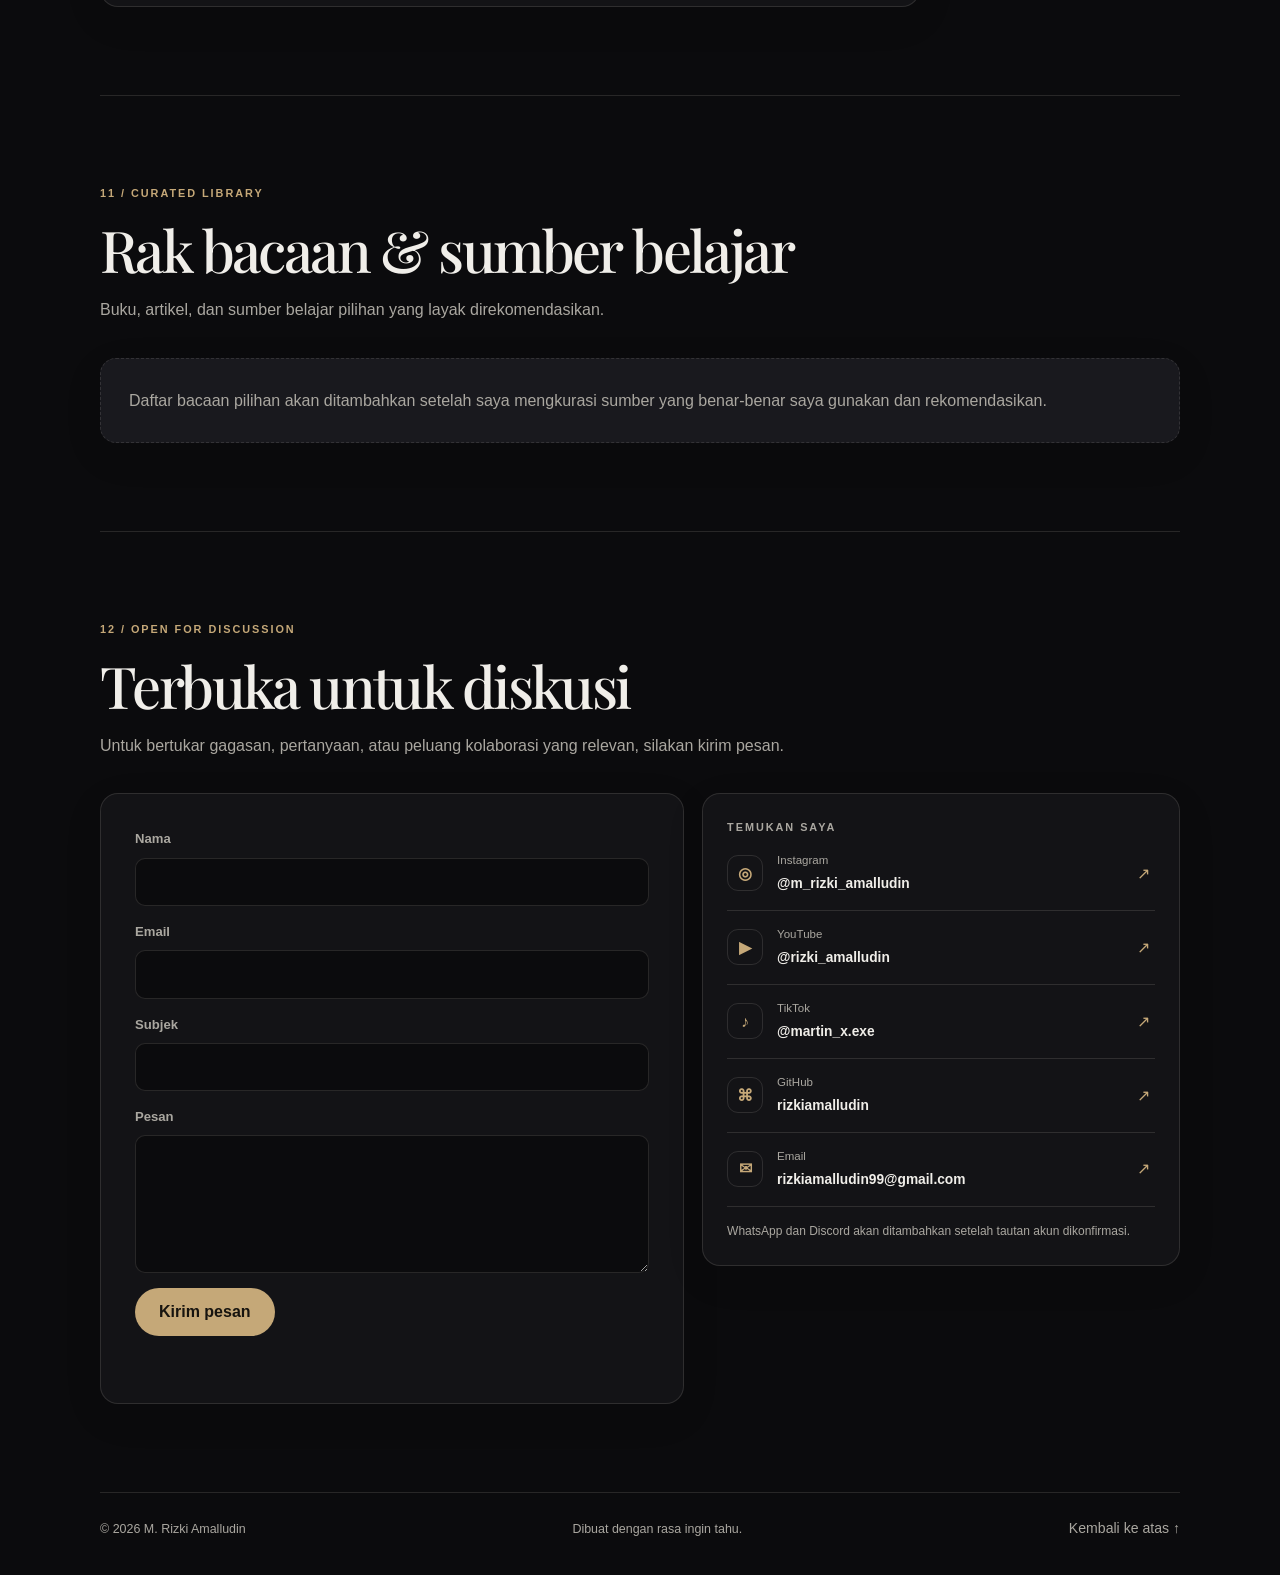
==== commit 61ef6889: "Rebuild personal website around profile, poetry and digital garden" ====
--- a/index.html
+++ b/index.html
@@ -3,135 +3,181 @@
 <head>
   <meta charset="utf-8">
   <meta name="viewport" content="width=device-width, initial-scale=1">
-  <meta name="theme-color" content="#0b1020">
-  <meta name="description" content="Profil pribadi M. Rizki Amalludin: pelajar yang tertarik pada teknologi, AI, bisnis, ekonomi, pertanian, dan pengembangan proyek digital.">
+  <meta name="theme-color" content="#0b0b0d">
+  <meta name="description" content="Ruang pribadi M. Rizki Amalludin — pelajar, penulis, dan penjelajah ide di bidang teknologi, pemikiran, bisnis, dan kreativitas.">
   <meta name="author" content="M. Rizki Amalludin">
   <meta name="robots" content="index, follow">
+  <link rel="canonical" href="https://myprofil-rizki.vercel.app/">
   <meta property="og:type" content="profile">
-  <meta property="og:title" content="M. Rizki Amalludin — Profil Pribadi">
-  <meta property="og:description" content="Mengenal minat, perjalanan belajar, karya, dan proyek digital M. Rizki Amalludin.">
+  <meta property="og:title" content="M. Rizki Amalludin — Personal Space">
+  <meta property="og:description" content="Quietly ambitious, endlessly creative.">
+  <meta property="og:url" content="https://myprofil-rizki.vercel.app/">
   <meta property="og:image" content="foto-saya.webp">
   <meta name="color-scheme" content="dark light">
-  <title>M. Rizki Amalludin — Profil Pribadi</title>
-  <link rel="icon" type="image/png" href="favicon.png">
+  <title>M. Rizki Amalludin — Quietly Ambitious</title>
+  <link rel="icon" type="image/svg+xml" href="favicon.svg">
   <link rel="preconnect" href="https://fonts.googleapis.com">
   <link rel="preconnect" href="https://fonts.gstatic.com" crossorigin>
-  <link href="https://fonts.googleapis.com/css2?family=DM+Sans:wght@400;500;600;700&family=Space+Grotesk:wght@500;600;700&display=swap" rel="stylesheet">
+  <link href="https://fonts.googleapis.com/css2?family=DM+Sans:wght@400;500;600;700&family=Playfair+Display:ital,wght@0,500;0,600;0,700;1,500;1,600&display=swap" rel="stylesheet">
   <link rel="stylesheet" href="style.css">
-  <script src="script.js" defer></script>
+  <script src="backend.js" defer></script>
+  <script src="site.js" defer></script>
+  <script type="application/ld+json">
+  {"@context":"https://schema.org","@type":"Person","name":"M. Rizki Amalludin","url":"https://myprofil-rizki.vercel.app/","description":"Student, writer, and independent learner exploring technology, human thinking, business, and creativity.","sameAs":["https://github.com/rizkiamalludin","https://instagram.com/m_rizki_amalludin","https://youtube.com/@rizki_amalludin","https://www.tiktok.com/@martin_x.exe"]}
+  </script>
 </head>
-<body>
-  <a class="skip-link" href="#main-content">Lewati ke konten utama</a>
+<body data-page="home">
+  <a class="skip-link" href="#main-content" data-id="Lewati ke konten utama" data-en="Skip to main content">Lewati ke konten utama</a>
   <header class="site-header">
-    <a class="brand" href="#beranda" aria-label="M. Rizki Amalludin, beranda"><img src="logo.svg" alt="" width="180" height="48"></a>
-    <nav class="navigation" aria-label="Navigasi utama">
-      <a href="#tentang">Tentang</a><a href="#proyek">Proyek</a><a href="#perjalanan">Perjalanan</a><a href="#prestasi">Prestasi</a><a href="#kontak">Kontak</a>
+    <a class="brand" href="#beranda" aria-label="M. Rizki Amalludin — beranda"><img src="logo.svg" alt="M. Rizki Amalludin" width="150" height="48"></a>
+    <nav class="main-nav" aria-label="Navigasi utama">
+      <a href="#tentang" data-id="Tentang" data-en="About">Tentang</a>
+      <a href="#minat" data-id="Minat" data-en="Interests">Minat</a>
+      <a href="#puisi" data-id="Puisi" data-en="Poetry">Puisi</a>
+      <a href="journal.html" data-id="Jurnal" data-en="Journal">Jurnal</a>
+      <a href="#sekarang" data-id="Sekarang" data-en="Now">Sekarang</a>
+      <a href="#kontak" data-id="Kontak" data-en="Contact">Kontak</a>
     </nav>
-    <button class="theme-toggle" id="theme-toggle" type="button" aria-label="Aktifkan tema terang" aria-pressed="false"><span aria-hidden="true">☼</span></button>
+    <div class="header-tools">
+      <button class="tool-button" id="language-toggle" type="button" aria-label="Change language">EN</button>
+      <button class="tool-button" id="theme-toggle" type="button" aria-label="Aktifkan tema terang" aria-pressed="false">☼</button>
+    </div>
   </header>
 
   <main id="main-content">
     <section class="hero section-wrap" id="beranda">
       <div class="hero-copy">
-        <p class="eyebrow">PROFIL PRIBADI</p>
+        <p class="eyebrow" data-id="RUANG PRIBADI · INDONESIA" data-en="PERSONAL SPACE · INDONESIA">RUANG PRIBADI · INDONESIA</p>
         <h1>M. Rizki <span>Amalludin</span></h1>
-        <p class="hero-role">Pelajar · Tertarik pada teknologi dan AI</p>
-        <p class="hero-description">Saya tertarik mempelajari teknologi, kecerdasan buatan, bisnis, ekonomi, pertanian, dan pengembangan proyek digital.</p>
-        <div class="hero-actions"><a class="button button-primary" href="#tentang">Kenali saya</a><a class="button button-secondary" href="#kontak">Hubungi</a></div>
+        <p class="hero-tagline">Quietly ambitious,<br><em>endlessly creative.</em></p>
+        <p class="hero-role" data-id="Pelajar SMA · Penulis · Penjelajah ide" data-en="High school student · Writer · Curious mind">Pelajar SMA · Penulis · Penjelajah ide</p>
+        <p class="hero-description" data-id="Saya lebih suka mengamati sebelum menyimpulkan, memahami sebelum menilai, dan membiarkan ide berkembang sebelum menjadikannya karya." data-en="I prefer to observe before concluding, understand before judging, and let ideas mature before turning them into work.">Saya lebih suka mengamati sebelum menyimpulkan, memahami sebelum menilai, dan membiarkan ide berkembang sebelum menjadikannya karya.</p>
+        <div class="hero-actions">
+          <a class="button button-primary" href="#tentang" data-id="Kenali saya" data-en="Get to know me">Kenali saya</a>
+          <a class="button button-secondary" href="#kontak" data-id="Mari terhubung" data-en="Get in touch">Mari terhubung</a>
+        </div>
+        <p class="hero-note" data-id="Berpikir dengan tenang. Berkarya dengan tujuan." data-en="Think quietly. Create with intention.">Berpikir dengan tenang. Berkarya dengan tujuan.</p>
       </div>
-      <div class="profile-frame">
-        <div class="profile-orbit" aria-hidden="true"></div>
+      <figure class="profile-frame">
+        <div class="profile-accent" aria-hidden="true"></div>
         <img class="profile-photo" src="foto-saya.webp" alt="Foto M. Rizki Amalludin" width="420" height="520" fetchpriority="high">
-        <p class="photo-caption">M. Rizki Amalludin</p>
+        <figcaption><span>MR.</span> M. Rizki Amalludin</figcaption>
+      </figure>
+    </section>
+
+    <section class="content-section section-wrap" id="tentang">
+      <div class="section-heading"><p class="eyebrow" data-id="01 / PERKENALAN" data-en="01 / INTRODUCTION">01 / PERKENALAN</p><h2 data-id="Tentang saya" data-en="A little about me">Tentang saya</h2></div>
+      <div class="about-grid">
+        <article class="surface-card about-main">
+          <p class="lead-copy" data-id="Saya adalah pelajar SMA yang tertarik memahami banyak hal—mulai dari cara teknologi bekerja hingga bagaimana manusia berpikir dan mengambil keputusan." data-en="I am a high school student interested in understanding many things—from how technology works to how people think and make decisions.">Saya adalah pelajar SMA yang tertarik memahami banyak hal—mulai dari cara teknologi bekerja hingga bagaimana manusia berpikir dan mengambil keputusan.</p>
+          <p data-id="Rasa ingin tahu mendorong saya untuk terus mengeksplorasi. Saya menikmati proses mengamati, mempertanyakan, membaca, menulis, dan mencoba membangun sesuatu. Saya tidak ingin membatasi diri pada satu bidang; saya ingin menemukan hubungan antara ide, teknologi, dan kebutuhan manusia." data-en="Curiosity keeps me exploring. I enjoy observing, questioning, reading, writing, and trying to build things. I do not want to limit myself to one field; I want to discover the connections between ideas, technology, and human needs.">Rasa ingin tahu mendorong saya untuk terus mengeksplorasi. Saya menikmati proses mengamati, mempertanyakan, membaca, menulis, dan mencoba membangun sesuatu. Saya tidak ingin membatasi diri pada satu bidang; saya ingin menemukan hubungan antara ide, teknologi, dan kebutuhan manusia.</p>
+        </article>
+        <aside class="surface-card profile-facts">
+          <p class="eyebrow" data-id="SEKILAS" data-en="AT A GLANCE">SEKILAS</p>
+          <div><span data-id="Pendidikan" data-en="Education">Pendidikan</span><strong data-id="Pelajar SMA" data-en="High school student">Pelajar SMA</strong></div>
+          <div><span data-id="Peran organisasi" data-en="Organizational role">Peran organisasi</span><strong data-id="Sekretaris organisasi sekolah" data-en="School organization secretary">Sekretaris organisasi sekolah</strong></div>
+          <div><span data-id="Bidang eksplorasi" data-en="Exploring">Bidang eksplorasi</span><strong>Technology · Writing · Ideas</strong></div>
+        </aside>
+      </div>
+      <article class="principle-card">
+        <p class="eyebrow" data-id="PEGANGAN PRIBADI" data-en="PERSONAL PRINCIPLE">PEGANGAN PRIBADI</p>
+        <blockquote data-id="Jangan pernah berharap kepada manusia, karena manusia masih berharap kepada Tuhan Yang Maha Esa." data-en="Do not place all your hopes in people, because people themselves still place their hopes in God Almighty.">Jangan pernah berharap kepada manusia, karena manusia masih berharap kepada Tuhan Yang Maha Esa.</blockquote>
+      </article>
+    </section>
+
+    <section class="content-section section-wrap" id="minat">
+      <div class="section-heading"><p class="eyebrow" data-id="02 / EKSPLORASI" data-en="02 / EXPLORATION">02 / EKSPLORASI</p><h2 data-id="Hal yang menarik perhatian saya" data-en="Things that draw my curiosity">Hal yang menarik perhatian saya</h2></div>
+      <div class="interest-grid">
+        <article class="surface-card interest-card"><span class="card-index">01</span><h3 data-id="Teknologi & Web" data-en="Technology & Web">Teknologi &amp; Web</h3><p data-id="Belajar membangun pengalaman digital dari nol dengan menggabungkan logika pemrograman dan desain yang fungsional." data-en="Learning to build digital experiences from scratch by combining programming logic and functional design.">Belajar membangun pengalaman digital dari nol dengan menggabungkan logika pemrograman dan desain yang fungsional.</p></article>
+        <article class="surface-card interest-card"><span class="card-index">02</span><h3 data-id="Psikologi & Pemikiran" data-en="Psychology & Thought">Psikologi &amp; Pemikiran</h3><p data-id="Mengamati perilaku manusia dan cara berpikir, lalu merangkumnya menjadi catatan reflektif yang mudah dipahami." data-en="Observing human behavior and thought, then turning those observations into clear reflective notes.">Mengamati perilaku manusia dan cara berpikir, lalu merangkumnya menjadi catatan reflektif yang mudah dipahami.</p></article>
+        <article class="surface-card interest-card"><span class="card-index">03</span><h3 data-id="Bisnis & Inovasi" data-en="Business & Innovation">Bisnis &amp; Inovasi</h3><p data-id="Mengeksplorasi bagaimana ide kreatif dan teknologi dapat bertemu untuk menciptakan solusi yang berdampak." data-en="Exploring how creative ideas and technology can meet to create meaningful solutions.">Mengeksplorasi bagaimana ide kreatif dan teknologi dapat bertemu untuk menciptakan solusi yang berdampak.</p></article>
+        <article class="surface-card interest-card"><span class="card-index">04</span><h3 data-id="Menulis" data-en="Writing">Menulis</h3><p data-id="Menggunakan kata-kata untuk mendokumentasikan proses belajar, berbagi sudut pandang, dan merangkai ide." data-en="Using words to document learning, share perspectives, and connect ideas.">Menggunakan kata-kata untuk mendokumentasikan proses belajar, berbagi sudut pandang, dan merangkai ide.</p></article>
       </div>
     </section>
 
-    <section class="content-section section-wrap" id="tentang">
-      <div class="section-heading"><p class="eyebrow">PERKENALAN</p><h2>Tentang <span>saya</span></h2></div>
-      <div class="about-panel">
-        <p>Saya seorang pelajar yang senang mempelajari hal baru dan mencoba menuangkan ide menjadi sesuatu yang nyata. Saat ini, ketertarikan saya banyak berada di bidang teknologi, AI, dan proyek digital.</p>
-        <p>Website ini menjadi tempat untuk memperkenalkan diri dan mendokumentasikan hal-hal yang memang sedang saya pelajari atau kerjakan. Isinya akan diperbarui seiring perkembangan saya.</p>
+    <section class="content-section section-wrap" id="kompetensi">
+      <div class="section-heading"><p class="eyebrow" data-id="03 / KEMAMPUAN" data-en="03 / CAPABILITIES">03 / KEMAMPUAN</p><h2 data-id="Hal yang sedang saya kembangkan" data-en="What I am developing">Hal yang sedang saya kembangkan</h2><p class="section-intro" data-id="Daftar ini menggambarkan bidang yang saya tekuni dan eksplorasi, bukan klaim tingkat keahlian profesional." data-en="This list reflects the areas I work on and explore, not claims of professional mastery.">Daftar ini menggambarkan bidang yang saya tekuni dan eksplorasi, bukan klaim tingkat keahlian profesional.</p></div>
+      <div class="skills-grid">
+        <article class="surface-card"><p class="skill-label" data-id="TEKNOLOGI & WEB" data-en="TECHNOLOGY & WEB">TEKNOLOGI &amp; WEB</p><div class="tag-list"><span>Web Development</span><span>HTML / CSS</span><span>JavaScript</span><span>Basic Coding</span><span>Independent Tech Research</span></div></article>
+        <article class="surface-card"><p class="skill-label" data-id="KREATIF & KOMUNIKASI" data-en="CREATIVE & COMMUNICATION">KREATIF &amp; KOMUNIKASI</p><div class="tag-list"><span>Writing</span><span>Reflective Writing</span><span>Idea Design</span><span>Concept Development</span></div></article>
+        <article class="surface-card"><p class="skill-label" data-id="POLA PIKIR" data-en="THINKING">POLA PIKIR</p><div class="tag-list"><span>Problem Solving</span><span>Human-Centered Thinking</span><span>Entrepreneurial Mindset</span><span>Observation</span></div></article>
       </div>
     </section>
 
-    <section class="content-section section-wrap" id="proyek">
-      <div class="section-heading"><p class="eyebrow">KARYA</p><h2>Proyek <span>pilihan</span></h2></div>
-      <div class="project-grid">
-        <article class="project-card">
-          <div class="project-topline"><span class="project-category">PLATFORM DIGITAL</span><span class="project-status">Dalam pengembangan</span></div>
-          <h3>BantuDunia</h3>
-          <p>Gagasan platform digital yang mengumpulkan berbagai alat dan layanan bermanfaat dalam satu tempat, dengan perhatian pada aksesibilitas dan kebutuhan pengguna yang beragam.</p>
-          <a class="project-link" href="https://bantu-dunia.vercel.app/" target="_blank" rel="noopener noreferrer">Kunjungi proyek <span aria-hidden="true">↗</span></a>
-        </article>
-        <article class="project-card project-card-note">
-          <span class="project-category">RUANG BERKEMBANG</span>
-          <h3>Proyek berikutnya</h3>
-          <p>Proyek lain akan ditambahkan setelah memiliki hasil yang siap dipublikasikan, dokumentasi yang jelas, dan tautan yang dapat diakses.</p>
-        </article>
+    <section class="content-section section-wrap" id="pengalaman">
+      <div class="section-heading"><p class="eyebrow" data-id="04 / PENGALAMAN" data-en="04 / EXPERIENCE">04 / PENGALAMAN</p><h2 data-id="Belajar melalui tanggung jawab" data-en="Learning through responsibility">Belajar melalui tanggung jawab</h2></div>
+      <article class="surface-card experience-card"><span class="card-index">ORGANISASI SEKOLAH</span><h3 data-id="Sekretaris" data-en="Secretary">Sekretaris</h3><p data-id="Menjalankan tanggung jawab kesekretariatan dalam organisasi sekolah. Pengalaman ini menjadi ruang belajar tentang koordinasi, komunikasi, ketelitian, dan tanggung jawab." data-en="Carrying out secretarial responsibilities in a school organization. This experience is a way to learn coordination, communication, attention to detail, and responsibility.">Menjalankan tanggung jawab kesekretariatan dalam organisasi sekolah. Pengalaman ini menjadi ruang belajar tentang koordinasi, komunikasi, ketelitian, dan tanggung jawab.</p></article>
+    </section>
+
+    <section class="content-section section-wrap" id="pencapaian">
+      <div class="section-heading"><p class="eyebrow" data-id="05 / PENCAPAIAN" data-en="05 / RECOGNITION">05 / PENCAPAIAN</p><h2 data-id="Pengalaman yang terdokumentasi" data-en="A documented milestone">Pengalaman yang terdokumentasi</h2></div>
+      <article class="surface-card achievement-card">
+        <div class="achievement-top"><span class="skill-label" data-id="PESERTA · EVENT NASIONAL" data-en="PARTICIPANT · NATIONAL EVENT">PESERTA · EVENT NASIONAL</span><span class="muted">2026</span></div>
+        <h3>Lomba Cipta Puisi (LCP 49)</h3><p class="achievement-subtitle">“Ketika Waktu Tak Mau Kembali”</p>
+        <p data-id="Mengikuti Event Menulis Nasional bertema “Penyesalan” pada periode September–Oktober 2026. Sertifikat mencantumkan lebih dari 600 peserta." data-en="Participated in a national writing event themed “Regret” during September–October 2026. The certificate states that more than 600 participants took part.">Mengikuti Event Menulis Nasional bertema “Penyesalan” pada periode September–Oktober 2026. Sertifikat mencantumkan lebih dari 600 peserta.</p>
+        <dl class="achievement-facts"><div><dt data-id="Penyelenggara" data-en="Organizer">Penyelenggara</dt><dd>Event Menulis Nasional</dd></div><div><dt data-id="Bidang" data-en="Category">Bidang</dt><dd data-id="Cipta puisi" data-en="Poetry writing">Cipta puisi</dd></div><div><dt data-id="Partisipasi" data-en="Participation">Partisipasi</dt><dd data-id="Peserta" data-en="Participant">Peserta</dd></div></dl>
+        <figure class="certificate-figure"><a href="sertifikat-rizki-disamarkan.jpg" target="_blank" rel="noopener noreferrer"><img src="sertifikat-rizki-disamarkan.jpg" alt="Sertifikat peserta Lomba Cipta Puisi LCP 49" loading="lazy"></a><figcaption data-id="Sertifikat partisipasi LCP 49" data-en="LCP 49 participation certificate">Sertifikat partisipasi LCP 49</figcaption></figure>
+      </article>
+    </section>
+
+    <section class="content-section section-wrap" id="puisi">
+      <div class="section-heading"><p class="eyebrow" data-id="06 / KARYA TULIS" data-en="06 / WRITTEN WORK">06 / KARYA TULIS</p><h2 data-id="Puisi" data-en="Poetry">Puisi</h2><p class="section-intro" data-id="Ruang untuk karya yang lahir dari pengamatan, pengalaman, dan perenungan." data-en="A space for writing shaped by observation, experience, and reflection.">Ruang untuk karya yang lahir dari pengamatan, pengalaman, dan perenungan.</p></div>
+      <div class="poetry-grid" id="poetry-grid" aria-live="polite"><p class="muted" data-id="Memuat puisi…" data-en="Loading poetry…">Memuat puisi…</p></div>
+    </section>
+
+    <section class="content-section section-wrap" id="jurnal">
+      <div class="section-heading section-heading-row"><div><p class="eyebrow" data-id="07 / JURNAL" data-en="07 / JOURNAL">07 / JURNAL</p><h2 data-id="Catatan & pemikiran" data-en="Notes & thoughts">Catatan &amp; pemikiran</h2><p class="section-intro" data-id="Tulisan reflektif dan informatif tentang hal-hal yang sedang saya pelajari." data-en="Reflective and informative writing about things I am learning.">Tulisan reflektif dan informatif tentang hal-hal yang sedang saya pelajari.</p></div><a class="text-link" href="journal.html" data-id="Semua tulisan →" data-en="All writing →">Semua tulisan →</a></div>
+      <div class="post-grid" id="latest-posts" aria-live="polite"><p class="muted">Memuat tulisan…</p></div>
+    </section>
+
+    <section class="content-section section-wrap" id="garden">
+      <div class="section-heading"><p class="eyebrow" data-id="08 / DIGITAL GARDEN" data-en="08 / DIGITAL GARDEN">08 / DIGITAL GARDEN</p><h2 data-id="Taman digital" data-en="A digital garden">Taman digital</h2><p class="section-intro" data-id="Catatan kecil yang tumbuh dari rasa ingin tahu dan proses memahami sesuatu." data-en="Small notes growing from curiosity and the process of understanding.">Catatan kecil yang tumbuh dari rasa ingin tahu dan proses memahami sesuatu.</p></div>
+      <div class="garden-grid">
+        <article class="surface-card garden-note"><span class="card-index">01 · REFLEKSI</span><h3 data-id="Mengamati sebelum menyimpulkan" data-en="Observe before concluding">Mengamati sebelum menyimpulkan</h3><p data-id="Tidak semua hal perlu dijawab dengan cepat. Terkadang, memahami konteks jauh lebih penting daripada segera memiliki pendapat." data-en="Not everything needs an immediate answer. Sometimes understanding the context matters more than having an instant opinion.">Tidak semua hal perlu dijawab dengan cepat. Terkadang, memahami konteks jauh lebih penting daripada segera memiliki pendapat.</p></article>
+        <article class="surface-card garden-note"><span class="card-index">02 · BELAJAR</span><h3 data-id="Rasa ingin tahu sebagai awal" data-en="Curiosity as a beginning">Rasa ingin tahu sebagai awal</h3><p data-id="Pertanyaan yang baik membuka jalan untuk belajar lebih jauh. Jawaban pertama bukan selalu jawaban terakhir." data-en="Good questions open the way to deeper learning. The first answer is not always the final one.">Pertanyaan yang baik membuka jalan untuk belajar lebih jauh. Jawaban pertama bukan selalu jawaban terakhir.</p></article>
+        <article class="surface-card garden-note"><span class="card-index">03 · KARYA</span><h3 data-id="Ide perlu diwujudkan" data-en="Ideas need to be made real">Ide perlu diwujudkan</h3><p data-id="Sebuah gagasan memperoleh makna ketika diuji, diperbaiki, dan perlahan menjadi sesuatu yang berguna." data-en="An idea gains meaning when it is tested, improved, and gradually becomes something useful.">Sebuah gagasan memperoleh makna ketika diuji, diperbaiki, dan perlahan menjadi sesuatu yang berguna.</p></article>
       </div>
     </section>
 
-    <section class="content-section section-wrap" id="perjalanan">
-      <div class="section-heading"><p class="eyebrow">PROSES</p><h2>Perjalanan <span>belajar</span></h2></div>
-      <div class="journey-panel">
-        <div class="journey-line" aria-hidden="true"></div>
-        <div class="journey-item"><span class="journey-dot" aria-hidden="true"></span><div><p class="journey-label">FOKUS SAAT INI</p><h3>Belajar dan bereksperimen</h3><p>Saya sedang memperluas pemahaman di bidang teknologi, AI, pemrograman, bisnis, ekonomi, dan pertanian. Catatan perkembangan akan ditambahkan berdasarkan pengalaman nyata.</p></div></div>
-      </div>
+    <section class="content-section section-wrap" id="playground">
+      <div class="section-heading"><p class="eyebrow" data-id="09 / PLAYGROUND" data-en="09 / PLAYGROUND">09 / PLAYGROUND</p><h2 data-id="Eksperimen terpilih" data-en="Selected experiments">Eksperimen terpilih</h2><p class="section-intro" data-id="Hanya eksperimen yang sudah memiliki hasil dan siap dibagikan akan ditampilkan di sini." data-en="Only experiments with a finished, shareable result will be shown here.">Hanya eksperimen yang sudah memiliki hasil dan siap dibagikan akan ditampilkan di sini.</p></div>
+      <div class="surface-card empty-state"><span class="card-index">WORK IN PROGRESS</span><p data-id="Belum ada eksperimen yang dipublikasikan. Saya memilih menampilkan karya yang sudah siap, bukan sekadar ide yang belum diwujudkan." data-en="No experiments have been published yet. I prefer to share finished work rather than ideas that have not been realized.">Belum ada eksperimen yang dipublikasikan. Saya memilih menampilkan karya yang sudah siap, bukan sekadar ide yang belum diwujudkan.</p></div>
     </section>
 
-    <section class="content-section section-wrap" id="minat">
-      <div class="section-heading"><p class="eyebrow">HAL YANG SAYA MINATI</p><h2>Bidang <span>ketertarikan</span></h2></div>
-      <div class="interest-grid">
-        <article class="interest-card"><span class="interest-number">01</span><h3>Teknologi &amp; AI</h3><p>Mempelajari perkembangan teknologi dan kecerdasan buatan.</p></article>
-        <article class="interest-card"><span class="interest-number">02</span><h3>Proyek digital</h3><p>Mengeksplorasi ide dan proses pembuatan website atau produk digital.</p></article>
-        <article class="interest-card"><span class="interest-number">03</span><h3>Bisnis &amp; ekonomi</h3><p>Mempelajari cara kerja bisnis dan kegiatan ekonomi.</p></article>
-        <article class="interest-card"><span class="interest-number">04</span><h3>Pertanian</h3><p>Memiliki ketertarikan pada bidang pertanian.</p></article>
-      </div>
+    <section class="content-section section-wrap" id="sekarang">
+      <div class="section-heading"><p class="eyebrow" data-id="10 / SEKARANG" data-en="10 / NOW">10 / SEKARANG</p><h2 data-id="Apa yang sedang saya lakukan" data-en="What I am focused on">Apa yang sedang saya lakukan</h2></div>
+      <div class="now-panel surface-card"><div class="now-date"><span class="now-dot"></span><span data-id="FOKUS SAAT INI" data-en="CURRENT FOCUS">FOKUS SAAT INI</span></div><h3 data-id="Belajar, menulis, dan membangun." data-en="Learning, writing, and building.">Belajar, menulis, dan membangun.</h3><ul><li data-id="Menjalani pendidikan SMA dan mengembangkan cara berpikir." data-en="Continuing high school education and developing my way of thinking.">Menjalani pendidikan SMA dan mengembangkan cara berpikir.</li><li data-id="Memperdalam web development dan eksplorasi teknologi." data-en="Deepening my knowledge of web development and technology.">Memperdalam web development dan eksplorasi teknologi.</li><li data-id="Menulis puisi serta catatan reflektif." data-en="Writing poetry and reflective notes.">Menulis puisi serta catatan reflektif.</li></ul></div>
     </section>
 
-    <section class="content-section section-wrap" id="prestasi">
-      <div class="section-heading"><p class="eyebrow">PENGHARGAAN &amp; PARTISIPASI</p><h2>Prestasi <span>dan sertifikat</span></h2></div>
-      <article class="achievement-card">
-        <div class="achievement-top"><span class="achievement-tag">PESERTA · TINGKAT NASIONAL</span><span class="achievement-date">2026</span></div>
-        <h3>Lomba Cipta Puisi (LCP 49)</h3>
-        <p class="achievement-poem">“Ketika Waktu Tak Mau Kembali”</p>
-        <p class="achievement-description">Mengikuti Event Menulis Nasional dengan tema “Penyesalan”, diselenggarakan pada periode September–Oktober 2026. Sertifikat mencantumkan lebih dari 600 peserta.</p>
-        <dl class="achievement-details"><div><dt>Penyelenggara</dt><dd>Event Menulis Nasional</dd></div><div><dt>Bidang</dt><dd>Cipta puisi</dd></div><div><dt>Status</dt><dd>Peserta</dd></div></dl>
-        <p class="achievement-note">Sertifikat penghargaan telah diterima. Informasi ditampilkan sesuai keterangan pada dokumen.</p>
-        <figure class="certificate-figure">
-          <img class="certificate-image" src="sertifikat-rizki-disamarkan.jpg" alt="Sertifikat peserta Lomba Cipta Puisi LCP 49, Event Menulis Nasional, 2026" loading="lazy">
-          <figcaption>Sertifikat peserta Lomba Cipta Puisi (LCP 49)</figcaption>
-        </figure>
-      </article>
+    <section class="content-section section-wrap" id="library">
+      <div class="section-heading"><p class="eyebrow" data-id="11 / CURATED LIBRARY" data-en="11 / CURATED LIBRARY">11 / CURATED LIBRARY</p><h2 data-id="Rak bacaan & sumber belajar" data-en="Reading shelf & learning resources">Rak bacaan &amp; sumber belajar</h2><p class="section-intro" data-id="Buku, artikel, dan sumber belajar pilihan yang layak direkomendasikan." data-en="Selected books, articles, and learning resources worth recommending.">Buku, artikel, dan sumber belajar pilihan yang layak direkomendasikan.</p></div>
+      <div class="surface-card empty-state"><p data-id="Daftar bacaan pilihan akan ditambahkan setelah saya mengkurasi sumber yang benar-benar saya gunakan dan rekomendasikan." data-en="A curated reading list will appear once I have selected resources I genuinely use and recommend.">Daftar bacaan pilihan akan ditambahkan setelah saya mengkurasi sumber yang benar-benar saya gunakan dan rekomendasikan.</p></div>
     </section>
+
     <section class="contact-section section-wrap" id="kontak">
-      <div class="section-heading"><p class="eyebrow">KONTAK</p><h2>Terhubung <span>dengan saya</span></h2></div>
-      <p class="contact-description">Kamu dapat menghubungi atau menemukan saya melalui tautan berikut.</p>
-      <div class="contact-links">
-        <a class="contact-link" href="mailto:rizkiamalludin99@gmail.com">
-          <span class="contact-icon contact-icon-email" aria-hidden="true">
-            <svg viewBox="0 0 24 24" focusable="false"><rect x="3" y="5" width="18" height="14" rx="2"></rect><path d="m4 7 8 6 8-6"></path></svg>
-          </span>
-          <span class="contact-copy"><span class="contact-label">Email</span><strong>rizkiamalludin99@gmail.com</strong></span>
-          <span class="contact-arrow" aria-hidden="true">↗</span>
-        </a>
-        <a class="contact-link" href="https://instagram.com/m_rizki_amalludin" target="_blank" rel="noopener noreferrer">
-          <span class="contact-icon contact-icon-instagram" aria-hidden="true">
-            <svg viewBox="0 0 24 24" focusable="false"><rect x="3" y="3" width="18" height="18" rx="5"></rect><circle cx="12" cy="12" r="4"></circle><circle class="icon-dot" cx="17.5" cy="6.8" r="1"></circle></svg>
-          </span>
-          <span class="contact-copy"><span class="contact-label">Instagram</span><strong>@m_rizki_amalludin</strong></span>
-          <span class="contact-arrow" aria-hidden="true">↗</span>
-        </a>
-        <a class="contact-link" href="https://github.com/rizkiamalludin" target="_blank" rel="noopener noreferrer">
-          <span class="contact-icon contact-icon-github" aria-hidden="true">
-            <svg viewBox="0 0 24 24" focusable="false"><path d="M12 .9a11.1 11.1 0 0 0-3.51 21.63c.56.1.76-.24.76-.54v-2.08c-3.1.67-3.76-1.32-3.76-1.32-.5-1.28-1.23-1.62-1.23-1.62-1.01-.69.08-.68.08-.68 1.12.08 1.71 1.15 1.71 1.15.99 1.7 2.59 1.21 3.22.92.1-.72.39-1.21.7-1.49-2.48-.28-5.09-1.24-5.09-5.52 0-1.22.44-2.22.11-2.96 0 0 .94-.3 3.05 1.15a10.6 10.6 0 0 1 5.55 0c2.11-1.45 3.05-1.15 3.05-1.15.61 1.54.23 2.68.11 2.96.72.78 1.15 1.78 1.15 3 0 4.29-2.61 5.23-5.1 5.51.4.35.75 1.03.75 2.08v3.1c0 .3.2.65.77.54A11.1 11.1 0 0 0 12 .9Z"></path></svg>
-          </span>
-          <span class="contact-copy"><span class="contact-label">GitHub</span><strong>rizkiamalludin</strong></span>
-          <span class="contact-arrow" aria-hidden="true">↗</span>
-        </a>
+      <div class="section-heading"><p class="eyebrow" data-id="12 / OPEN FOR DISCUSSION" data-en="12 / OPEN FOR DISCUSSION">12 / OPEN FOR DISCUSSION</p><h2 data-id="Terbuka untuk diskusi" data-en="Open for discussion">Terbuka untuk diskusi</h2><p class="section-intro" data-id="Untuk bertukar gagasan, pertanyaan, atau peluang kolaborasi yang relevan, silakan kirim pesan." data-en="For thoughtful conversations, questions, or relevant collaboration opportunities, feel free to send a message.">Untuk bertukar gagasan, pertanyaan, atau peluang kolaborasi yang relevan, silakan kirim pesan.</p></div>
+      <div class="contact-layout">
+        <form id="contact-form" class="surface-card stack-form">
+          <label><span data-id="Nama" data-en="Name">Nama</span><input name="name" minlength="2" maxlength="80" autocomplete="name" required></label>
+          <label><span>Email</span><input name="email" type="email" maxlength="254" autocomplete="email" required></label>
+          <label><span data-id="Subjek" data-en="Subject">Subjek</span><input name="subject" minlength="3" maxlength="140" required></label>
+          <label><span data-id="Pesan" data-en="Message">Pesan</span><textarea name="message" minlength="10" maxlength="5000" rows="5" required></textarea></label>
+          <label class="honeypot" aria-hidden="true">Website<input name="website" tabindex="-1" autocomplete="off"></label>
+          <button type="submit" class="button button-primary" data-id="Kirim pesan" data-en="Send message">Kirim pesan</button>
+          <p class="form-status" id="contact-status" aria-live="polite"></p>
+        </form>
+        <aside class="surface-card contact-aside">
+          <p class="eyebrow" data-id="TEMUKAN SAYA" data-en="FIND ME">TEMUKAN SAYA</p>
+          <a class="social-row" href="https://instagram.com/m_rizki_amalludin" target="_blank" rel="noopener noreferrer"><span class="social-symbol instagram">◎</span><span><small>Instagram</small><strong>@m_rizki_amalludin</strong></span><span>↗</span></a>
+          <a class="social-row" href="https://youtube.com/@rizki_amalludin" target="_blank" rel="noopener noreferrer"><span class="social-symbol youtube">▶</span><span><small>YouTube</small><strong>@rizki_amalludin</strong></span><span>↗</span></a>
+          <a class="social-row" href="https://www.tiktok.com/@martin_x.exe" target="_blank" rel="noopener noreferrer"><span class="social-symbol tiktok">♪</span><span><small>TikTok</small><strong>@martin_x.exe</strong></span><span>↗</span></a>
+          <a class="social-row" href="https://github.com/rizkiamalludin" target="_blank" rel="noopener noreferrer"><span class="social-symbol github">⌘</span><span><small>GitHub</small><strong>rizkiamalludin</strong></span><span>↗</span></a>
+          <a class="social-row" href="mailto:rizkiamalludin99@gmail.com"><span class="social-symbol email">✉</span><span><small>Email</small><strong>rizkiamalludin99@gmail.com</strong></span><span>↗</span></a>
+          <p class="contact-footnote" data-id="WhatsApp dan Discord akan ditambahkan setelah tautan akun dikonfirmasi." data-en="WhatsApp and Discord will be added once the account links are confirmed.">WhatsApp dan Discord akan ditambahkan setelah tautan akun dikonfirmasi.</p>
+        </aside>
       </div>
     </section>
   </main>
-  <footer class="site-footer"><p>© <span id="year"></span> M. Rizki Amalludin</p><a href="#beranda">Kembali ke atas ↑</a></footer>
+  <footer class="site-footer section-wrap"><p>© <span id="year"></span> M. Rizki Amalludin</p><span data-id="Dibuat dengan rasa ingin tahu." data-en="Made with curiosity.">Dibuat dengan rasa ingin tahu.</span><a href="#beranda" data-id="Kembali ke atas ↑" data-en="Back to top ↑">Kembali ke atas ↑</a></footer>
 </body>
 </html>
--- a/style.css
+++ b/style.css
@@ -153,4 +153,107 @@
 }
 @media(prefers-reduced-motion:reduce){
   *,*::before,*::after{scroll-behavior:auto!important;transition-duration:.01ms!important;animation-duration:.01ms!important}
-}+}
+
+/* Personal space refresh */
+:root{--bg:#0b0b0d;--surface:#131316;--surface-soft:#19191e;--text:#f0eee9;--muted:#aaa7a0;--line:rgba(230,225,213,.13);--accent:#c5a878;--accent-strong:#e2c99e;--header:rgba(11,11,13,.88);--shadow:0 24px 70px rgba(0,0,0,.34)}
+:root[data-theme="light"]{--bg:#f3f1ec;--surface:#fffefa;--surface-soft:#eae6de;--text:#24221e;--muted:#68645c;--line:rgba(48,43,34,.14);--accent:#8a6b3e;--accent-strong:#6d512b;--header:rgba(243,241,236,.9);--shadow:0 24px 70px rgba(48,43,34,.1)}
+body{background:radial-gradient(ellipse at 15% 12%,rgba(197,168,120,.10),transparent 38rem),radial-gradient(ellipse at 90% 44%,rgba(115,111,104,.08),transparent 34rem),var(--bg)}
+h1,h2,h3{font-family:"Playfair Display",Georgia,serif;letter-spacing:-.025em}
+.site-header{width:min(1180px,calc(100% - 56px));min-height:84px}
+.brand img{width:148px;height:auto}
+.main-nav{display:flex;align-items:center;gap:clamp(12px,2.1vw,28px)}
+.main-nav a{color:var(--muted);font-size:.82rem;text-decoration:none;white-space:nowrap;transition:color .2s}
+.main-nav a:hover{color:var(--accent-strong)}
+.header-tools{display:flex;gap:8px}
+.tool-button{width:40px;height:40px;border:1px solid var(--line);border-radius:50%;background:var(--surface);color:var(--text);cursor:pointer}
+.hero{grid-template-columns:1.2fr .8fr;min-height:680px;gap:clamp(40px,8vw,110px);padding-block:90px 110px}
+.hero-copy h1{font-size:clamp(3.5rem,7.5vw,6.5rem);font-weight:600;line-height:1.02}
+.hero-copy h1 span{display:block;color:var(--accent-strong)}
+.hero-tagline{margin:28px 0 12px;font:italic 500 clamp(1.55rem,3vw,2.2rem)/1.35 "Playfair Display",Georgia,serif;color:var(--accent-strong)}
+.hero-role{margin:18px 0 12px;color:var(--muted);font-size:.9rem;letter-spacing:.05em}
+.hero-description{max-width:570px;color:var(--muted);font-size:1.02rem;line-height:1.9}
+.hero-note{margin-top:34px;color:var(--muted);font-size:.78rem;letter-spacing:.08em}
+.button{border-radius:999px;min-height:48px;padding-inline:23px}
+.button-primary{background:var(--accent);color:#17140f}
+.profile-frame{width:min(100%,360px);padding:10px;border-radius:190px 190px 18px 18px;background:var(--surface);border-color:var(--line)}
+.profile-photo{border-radius:180px 180px 10px 10px;aspect-ratio:4/5;object-position:center}
+.profile-accent{position:absolute;inset:-15px 10px 18px -16px;border:1px solid rgba(197,168,120,.42);border-radius:200px 200px 24px 24px;z-index:-1;transform:rotate(-4deg)}
+.profile-frame figcaption{display:flex;justify-content:center;align-items:center;gap:9px;padding:14px 4px 4px;font-size:.78rem;letter-spacing:.04em}
+.profile-frame figcaption span{color:var(--accent);font-weight:800;letter-spacing:.15em}
+.content-section,.contact-section{padding-block:88px;border-top-color:var(--line)}
+.section-heading{margin-bottom:34px}
+.section-heading h2{font-size:clamp(2.3rem,4.5vw,3.6rem);font-weight:500}
+.eyebrow,.skill-label{color:var(--accent);font-size:.68rem;letter-spacing:.18em}
+.section-intro{max-width:700px;color:var(--muted);margin:12px 0 0}
+.about-grid{display:grid;grid-template-columns:1.5fr .8fr;gap:18px}
+.surface-card{padding:clamp(22px,3.5vw,34px);border:1px solid var(--line);border-radius:18px;background:var(--surface);box-shadow:0 12px 40px rgba(0,0,0,.08)}
+.surface-card h3{font-size:1.45rem;font-weight:500}
+.about-main p{color:var(--muted)}
+.about-main .lead-copy{color:var(--text);font:500 1.3rem/1.65 "Playfair Display",Georgia,serif}
+.profile-facts{display:grid;align-content:start;gap:18px}
+.profile-facts>div{display:grid;gap:4px;padding-top:15px;border-top:1px solid var(--line)}
+.profile-facts>div span{font-size:.76rem;color:var(--muted)}
+.profile-facts strong{font-size:.92rem;font-weight:600}
+.principle-card{margin-top:18px;padding:clamp(24px,4vw,42px);border:1px solid rgba(197,168,120,.3);border-radius:18px;background:linear-gradient(120deg,rgba(197,168,120,.09),transparent 70%)}
+.principle-card blockquote{max-width:850px;margin:10px 0 0;font:italic 500 clamp(1.4rem,3vw,2.25rem)/1.5 "Playfair Display",Georgia,serif;color:var(--text)}
+.interest-grid{grid-template-columns:repeat(2,minmax(0,1fr));gap:16px}
+.interest-card{min-height:210px;transition:transform .25s,border-color .25s}
+.interest-card:hover,.garden-note:hover{transform:translateY(-4px);border-color:rgba(197,168,120,.48)}
+.card-index{font-size:.68rem;letter-spacing:.15em;color:var(--accent);font-weight:700}
+.interest-card h3{margin:24px 0 10px;font-size:1.45rem}
+.interest-card p,.experience-card p,.garden-note p{color:var(--muted);margin-bottom:0}
+.skills-grid{display:grid;grid-template-columns:repeat(3,minmax(0,1fr));gap:16px}
+.skills-grid .surface-card{min-width:0}
+.tag-list{display:flex;flex-wrap:wrap;gap:8px;margin-top:16px}
+.tag-list span{padding:7px 10px;border:1px solid var(--line);border-radius:999px;color:var(--muted);font-size:.75rem}
+.experience-card{max-width:780px}
+.experience-card h3{margin:18px 0 8px;font-size:1.8rem}
+.achievement-card{max-width:850px}
+.achievement-card h3{font-size:1.7rem}
+.achievement-subtitle{color:var(--accent-strong);font-weight:600}
+.achievement-facts{display:grid;grid-template-columns:repeat(3,1fr);gap:12px;margin:24px 0;padding-block:18px;border-block:1px solid var(--line)}
+.achievement-facts div{display:grid;gap:4px}
+.achievement-facts dt{font-size:.75rem;color:var(--muted)}
+.achievement-facts dd{margin:0;font-weight:600;font-size:.88rem}
+.certificate-figure{padding:12px;border:1px solid var(--line);border-radius:12px;background:var(--surface-soft)}
+.certificate-figure img{display:block;width:100%;max-width:720px;margin:auto;border-radius:8px}
+.certificate-figure figcaption{margin-top:10px;text-align:center;color:var(--muted);font-size:.78rem}
+.poetry-grid,.garden-grid{display:grid;grid-template-columns:repeat(2,minmax(0,1fr));gap:16px}
+.poem-card{padding:28px;border:1px solid var(--line);border-radius:18px;background:var(--surface);white-space:normal}
+.poem-card h3{font-size:1.5rem;font-weight:500}
+.poem-body{white-space:pre-wrap;color:var(--muted);line-height:2}
+.poem-card time{font-size:.76rem}
+.garden-note{transition:transform .25s,border-color .25s}
+.garden-note h3{margin:20px 0 8px;font-size:1.35rem}
+.empty-state{color:var(--muted);border:1px dashed var(--line);background:var(--surface-soft);border-radius:16px;padding:28px}
+.now-panel{max-width:820px}
+.now-date{display:flex;align-items:center;gap:10px;color:var(--accent);font-size:.7rem;font-weight:700;letter-spacing:.16em}
+.now-dot{width:8px;height:8px;border-radius:50%;background:var(--accent);box-shadow:0 0 0 5px rgba(197,168,120,.12)}
+.now-panel h3{margin:22px 0 14px;font-size:2rem}
+.now-panel ul{padding-left:20px;color:var(--muted)}
+.now-panel li{padding:6px 0}
+.contact-layout{display:grid;grid-template-columns:1.1fr .9fr;gap:18px;align-items:start}
+.stack-form{display:grid;gap:15px}
+.stack-form label{display:grid;gap:7px;color:var(--muted);font-size:.82rem}
+.stack-form input,.stack-form textarea{width:100%;padding:12px 14px;border:1px solid var(--line);border-radius:10px;background:var(--bg);color:var(--text);font:inherit;outline:none}
+.stack-form input:focus,.stack-form textarea:focus{border-color:var(--accent);box-shadow:0 0 0 3px rgba(197,168,120,.12)}
+.stack-form textarea{resize:vertical}
+.stack-form button{justify-self:start}
+.form-status{min-height:1.4em;margin:0;color:var(--muted);font-size:.82rem}
+.honeypot{position:absolute!important;left:-10000px!important;width:1px!important;height:1px!important;overflow:hidden}
+.contact-aside{padding:24px}
+.social-row{display:grid;grid-template-columns:38px minmax(0,1fr) 18px;gap:12px;align-items:center;padding:14px 0;border-bottom:1px solid var(--line);text-decoration:none}
+.social-row:last-of-type{border-bottom:0}
+.social-row>span:nth-child(2){display:grid;gap:2px;min-width:0}
+.social-row small{font-size:.72rem;color:var(--muted)}
+.social-row strong{font-size:.86rem;overflow-wrap:anywhere}
+.social-row>span:last-child{color:var(--accent)}
+.social-symbol{display:grid;width:36px;height:36px;place-items:center;border:1px solid var(--line);border-radius:11px;color:var(--accent);font-weight:800}
+.contact-footnote{padding-top:14px;border-top:1px solid var(--line);font-size:.75rem;color:var(--muted)}
+.site-footer{align-items:center;gap:18px;flex-wrap:wrap;border-top:1px solid var(--line);font-size:.78rem}
+.skip-link{background:var(--accent);color:#17140f}
+@media(max-width:900px){.site-header{width:calc(100% - 32px);gap:12px}.main-nav{gap:12px;overflow-x:auto;scrollbar-width:thin}.main-nav a{font-size:.75rem}.about-grid{grid-template-columns:1fr}.skills-grid{grid-template-columns:1fr 1fr}.hero{gap:48px}}
+@media(max-width:700px){.site-header{flex-wrap:wrap;padding-block:10px}.brand{margin-right:auto}.main-nav{order:3;width:100%;padding:6px 0 8px}.hero{grid-template-columns:1fr;min-height:auto;padding-block:64px 76px}.hero-copy{text-align:center}.hero-description{margin-inline:auto}.hero-actions{justify-content:center}.profile-frame{width:min(78%,310px)}.contact-layout{grid-template-columns:1fr}.poetry-grid,.garden-grid{grid-template-columns:1fr}}
+@media(max-width:520px){.skills-grid,.interest-grid{grid-template-columns:1fr}.achievement-facts{grid-template-columns:1fr 1fr}.header-tools{gap:6px}.tool-button{width:36px;height:36px}.content-section,.contact-section{padding-block:66px}.hero-copy h1{font-size:clamp(3rem,14vw,4.6rem)}}
+@media(prefers-reduced-motion:reduce){html{scroll-behavior:auto}*,*::before,*::after{animation-duration:.01ms!important;transition-duration:.01ms!important}}
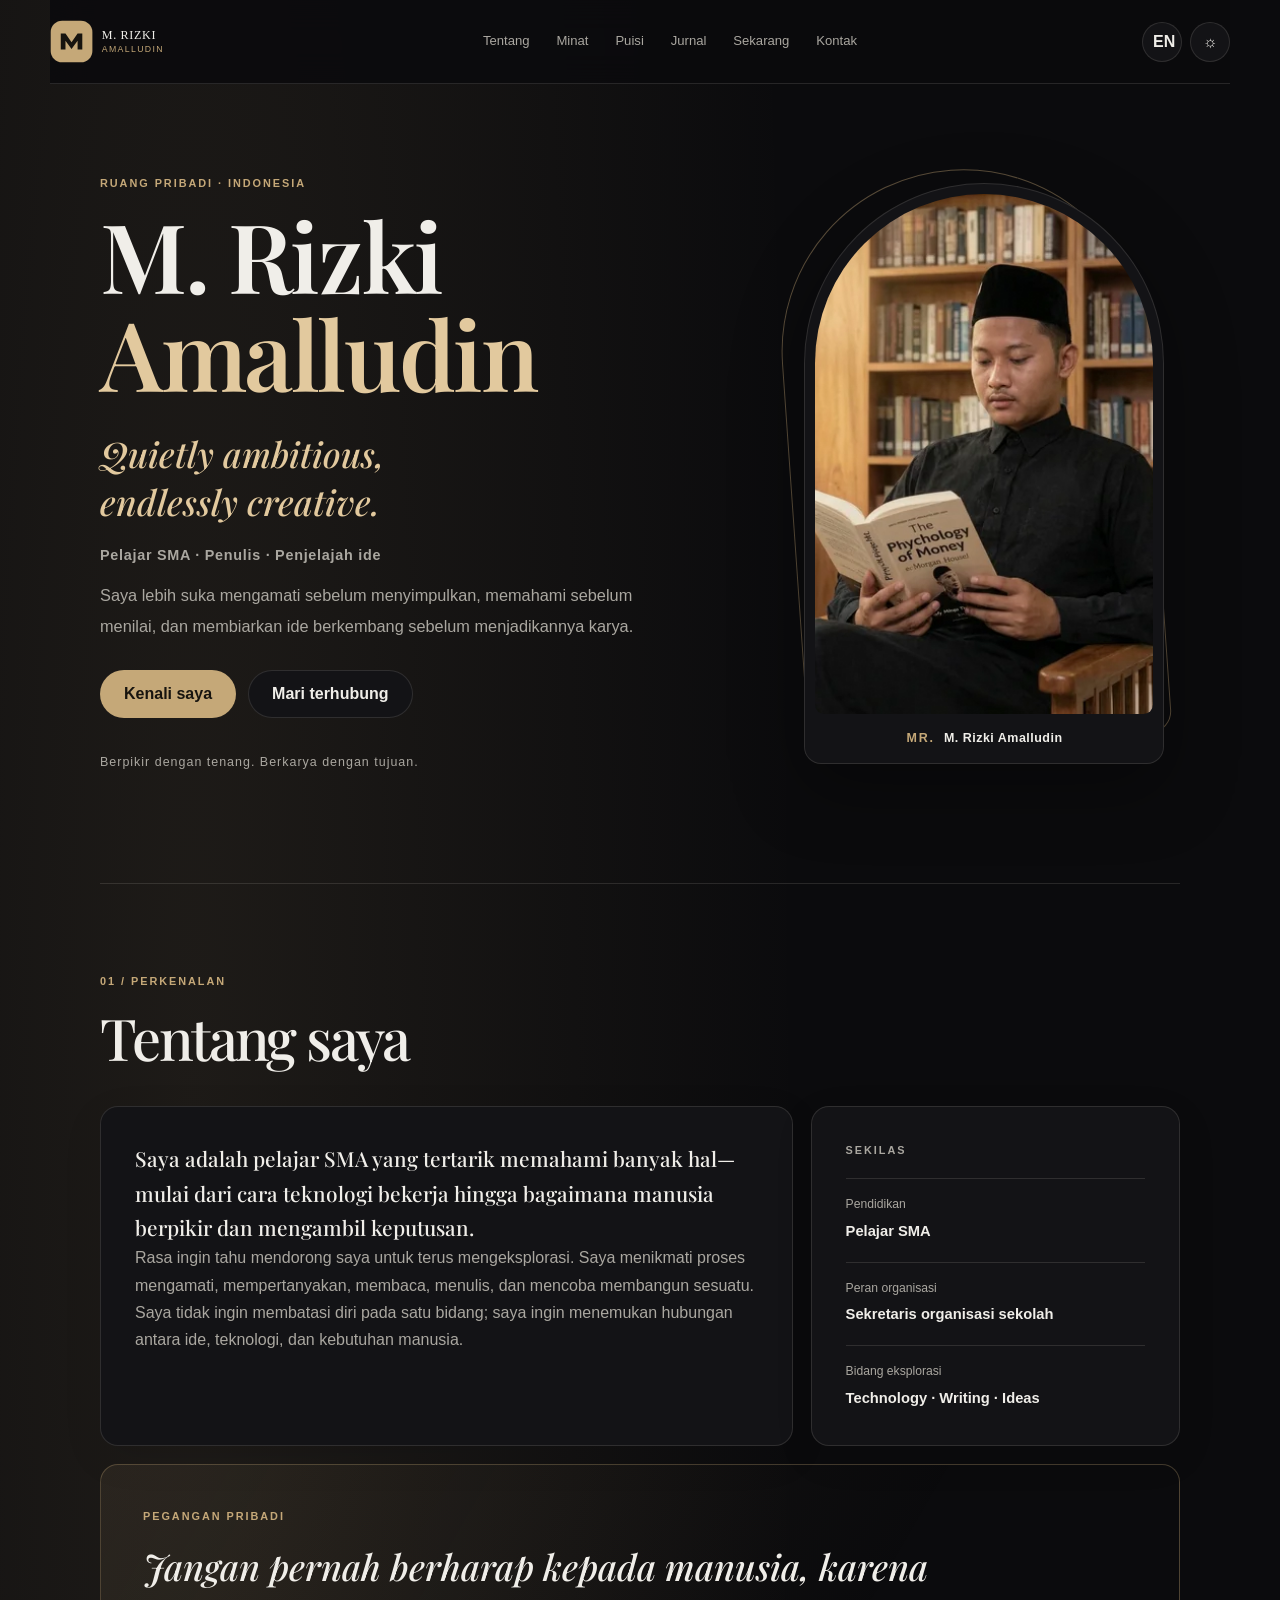
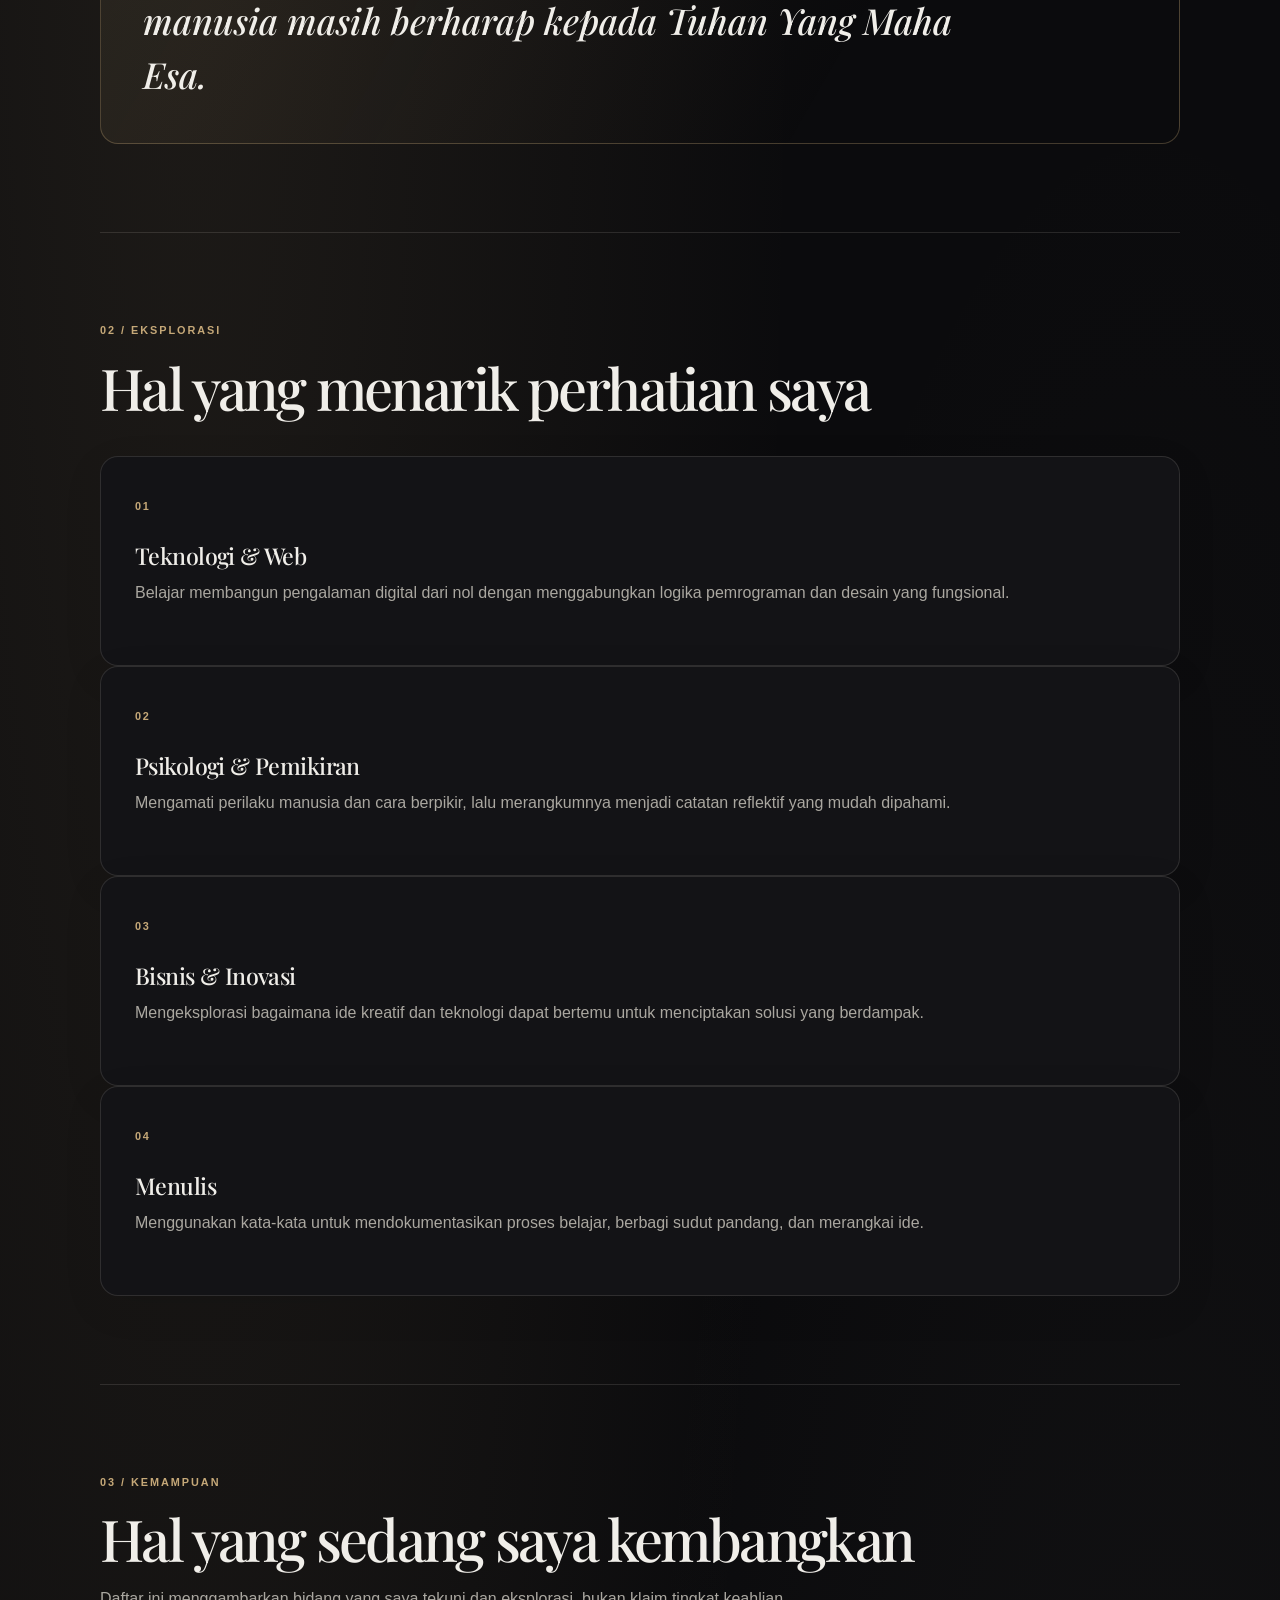
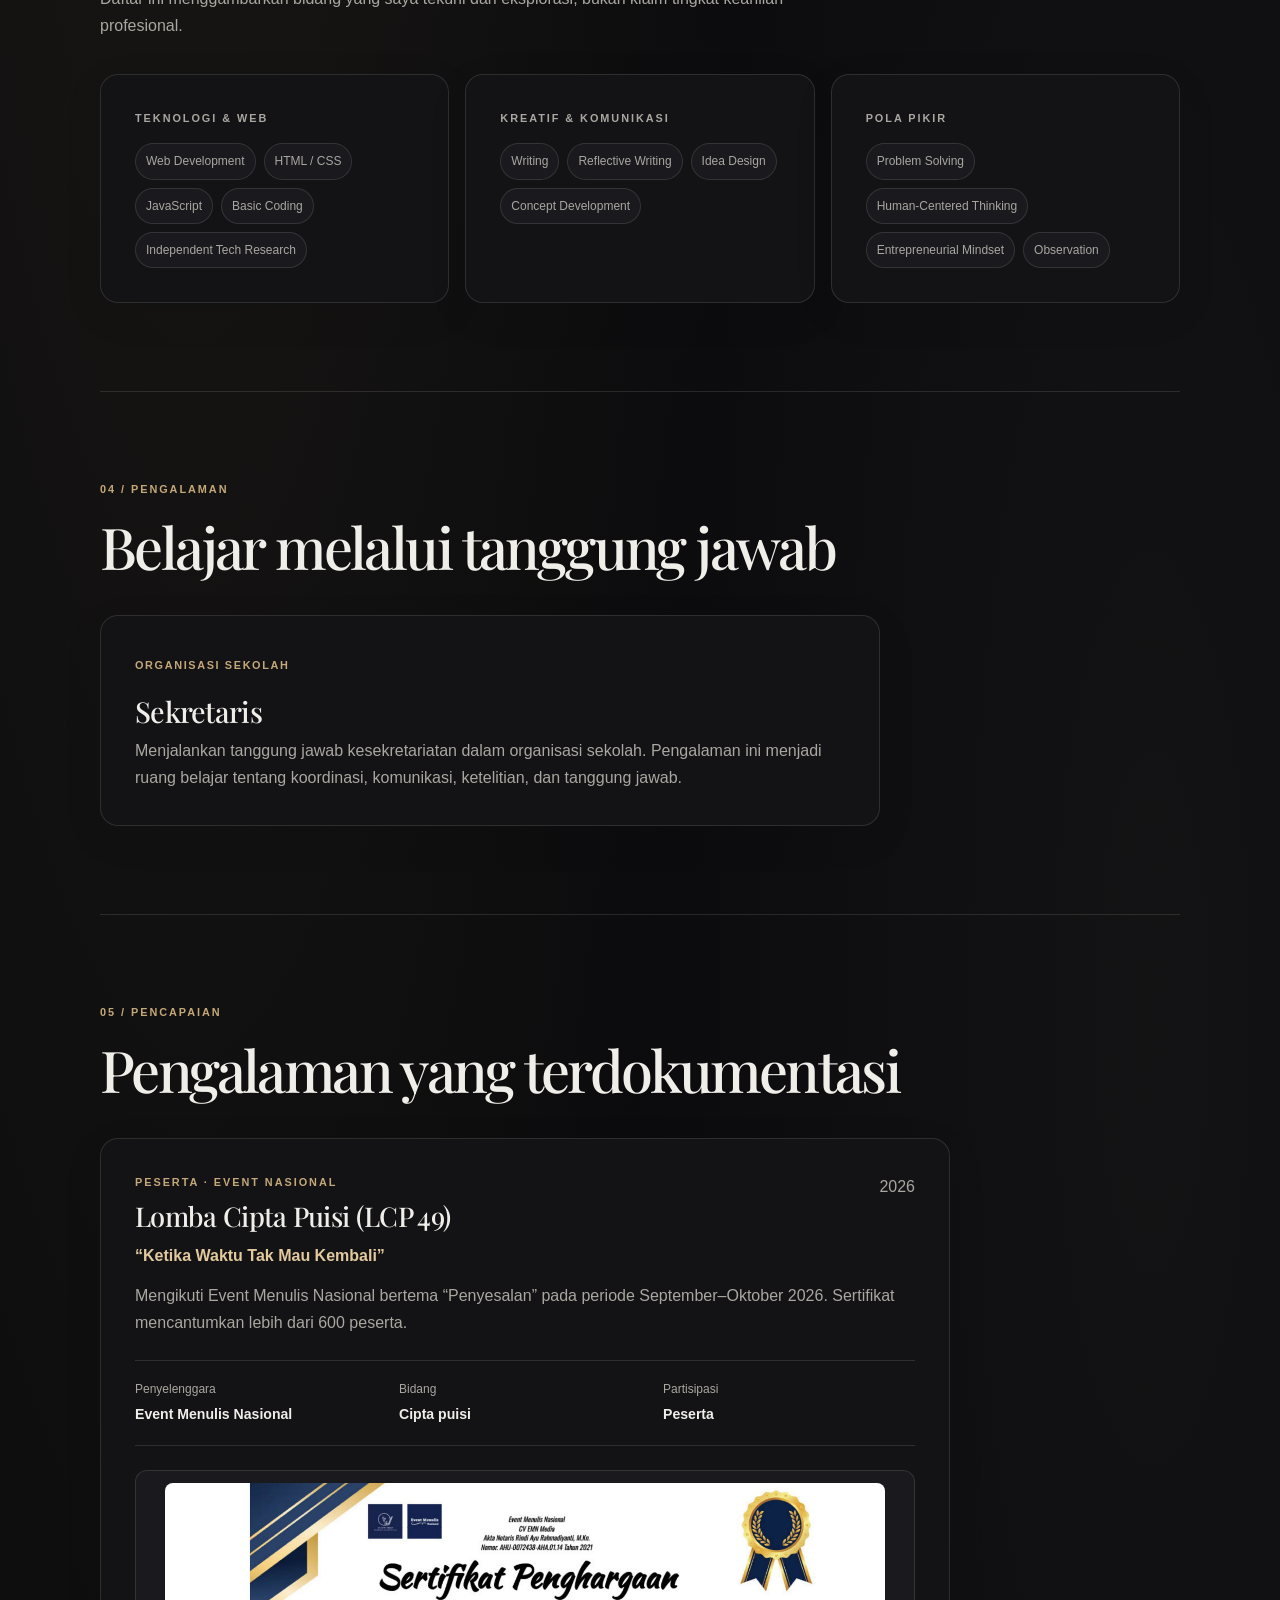
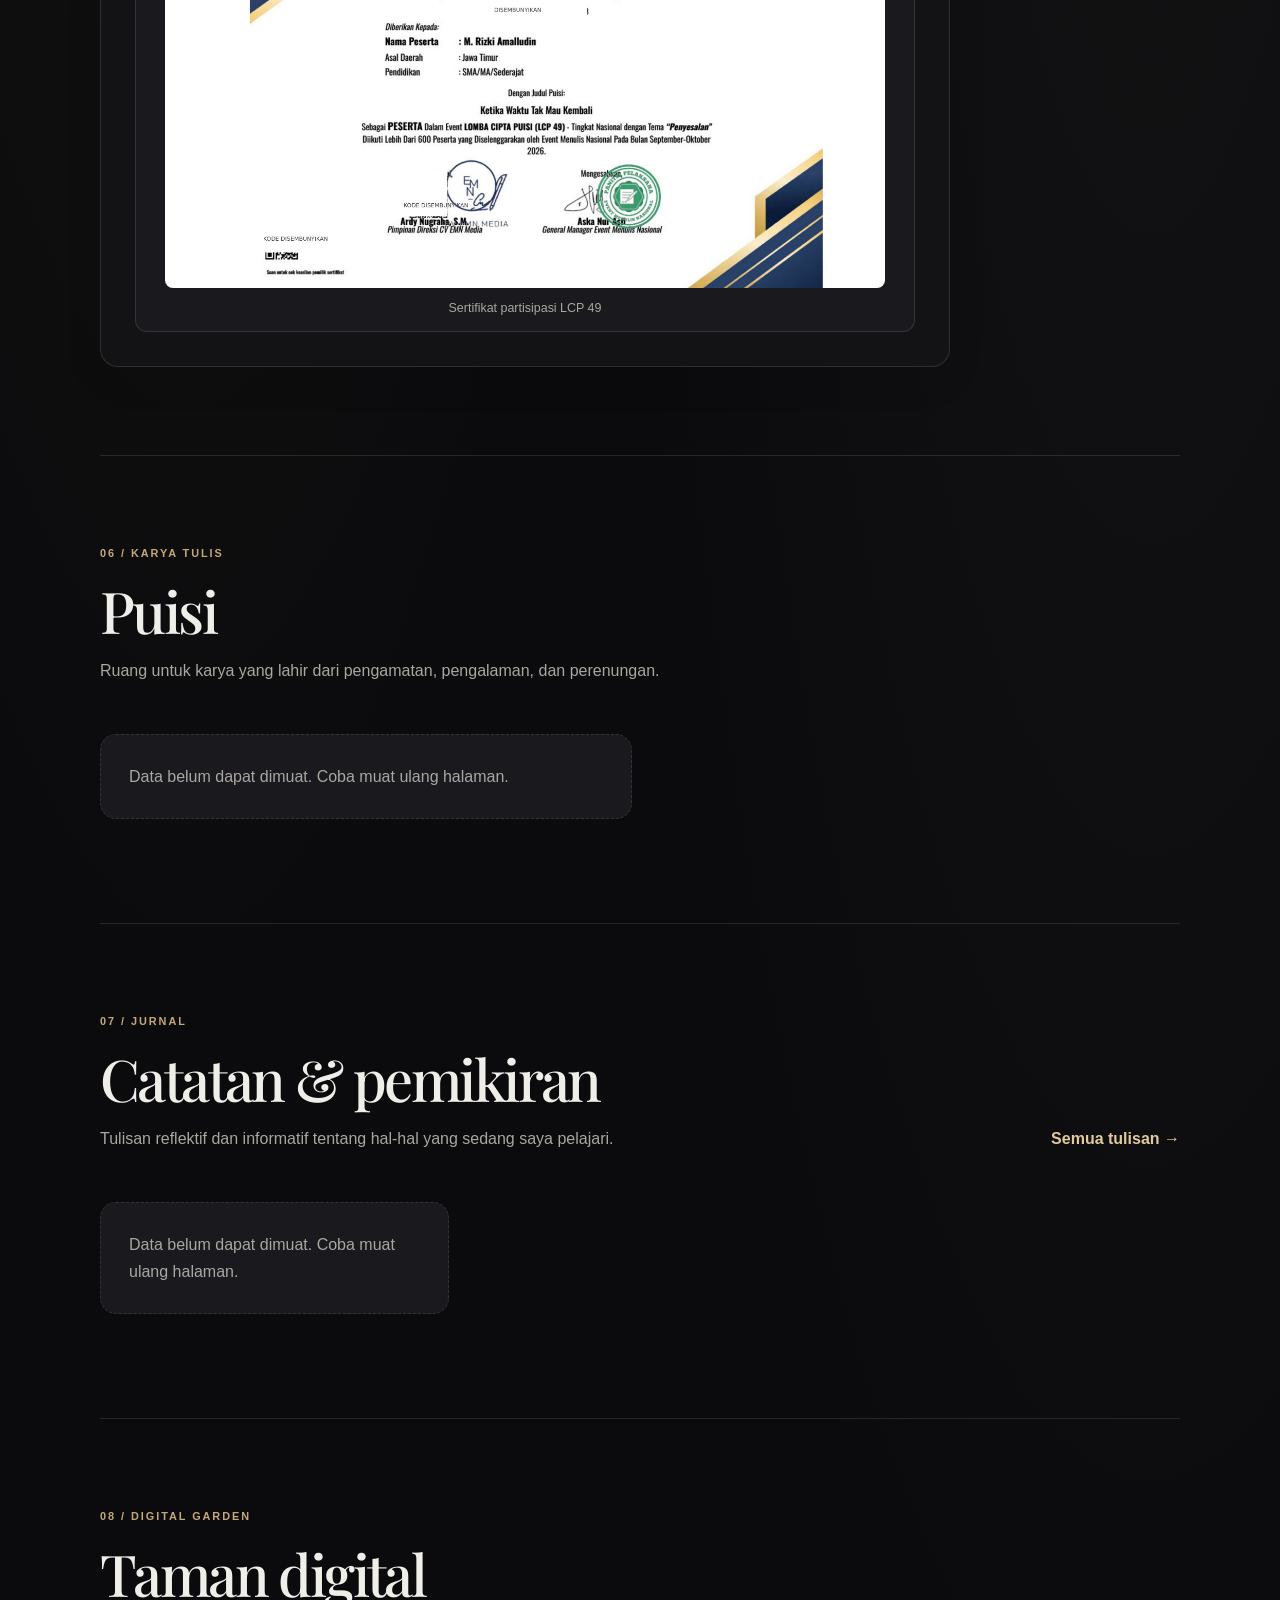
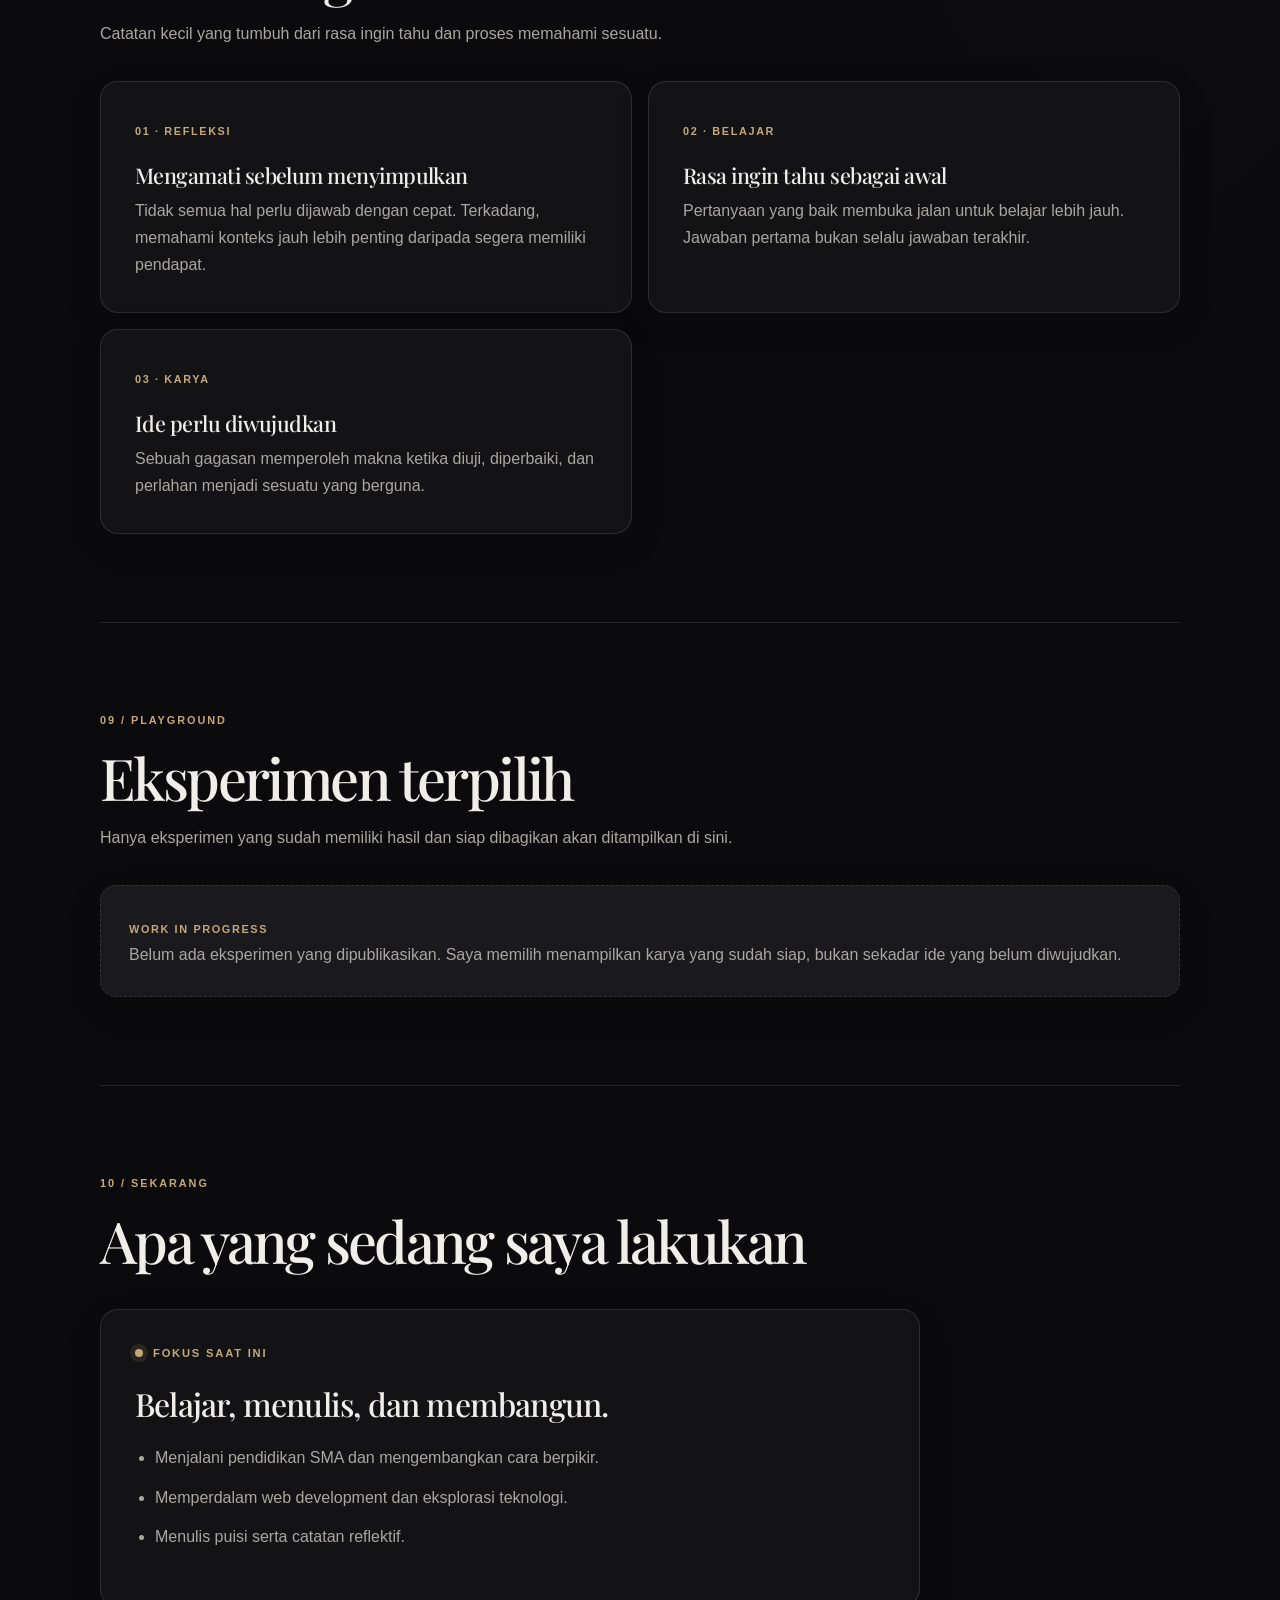
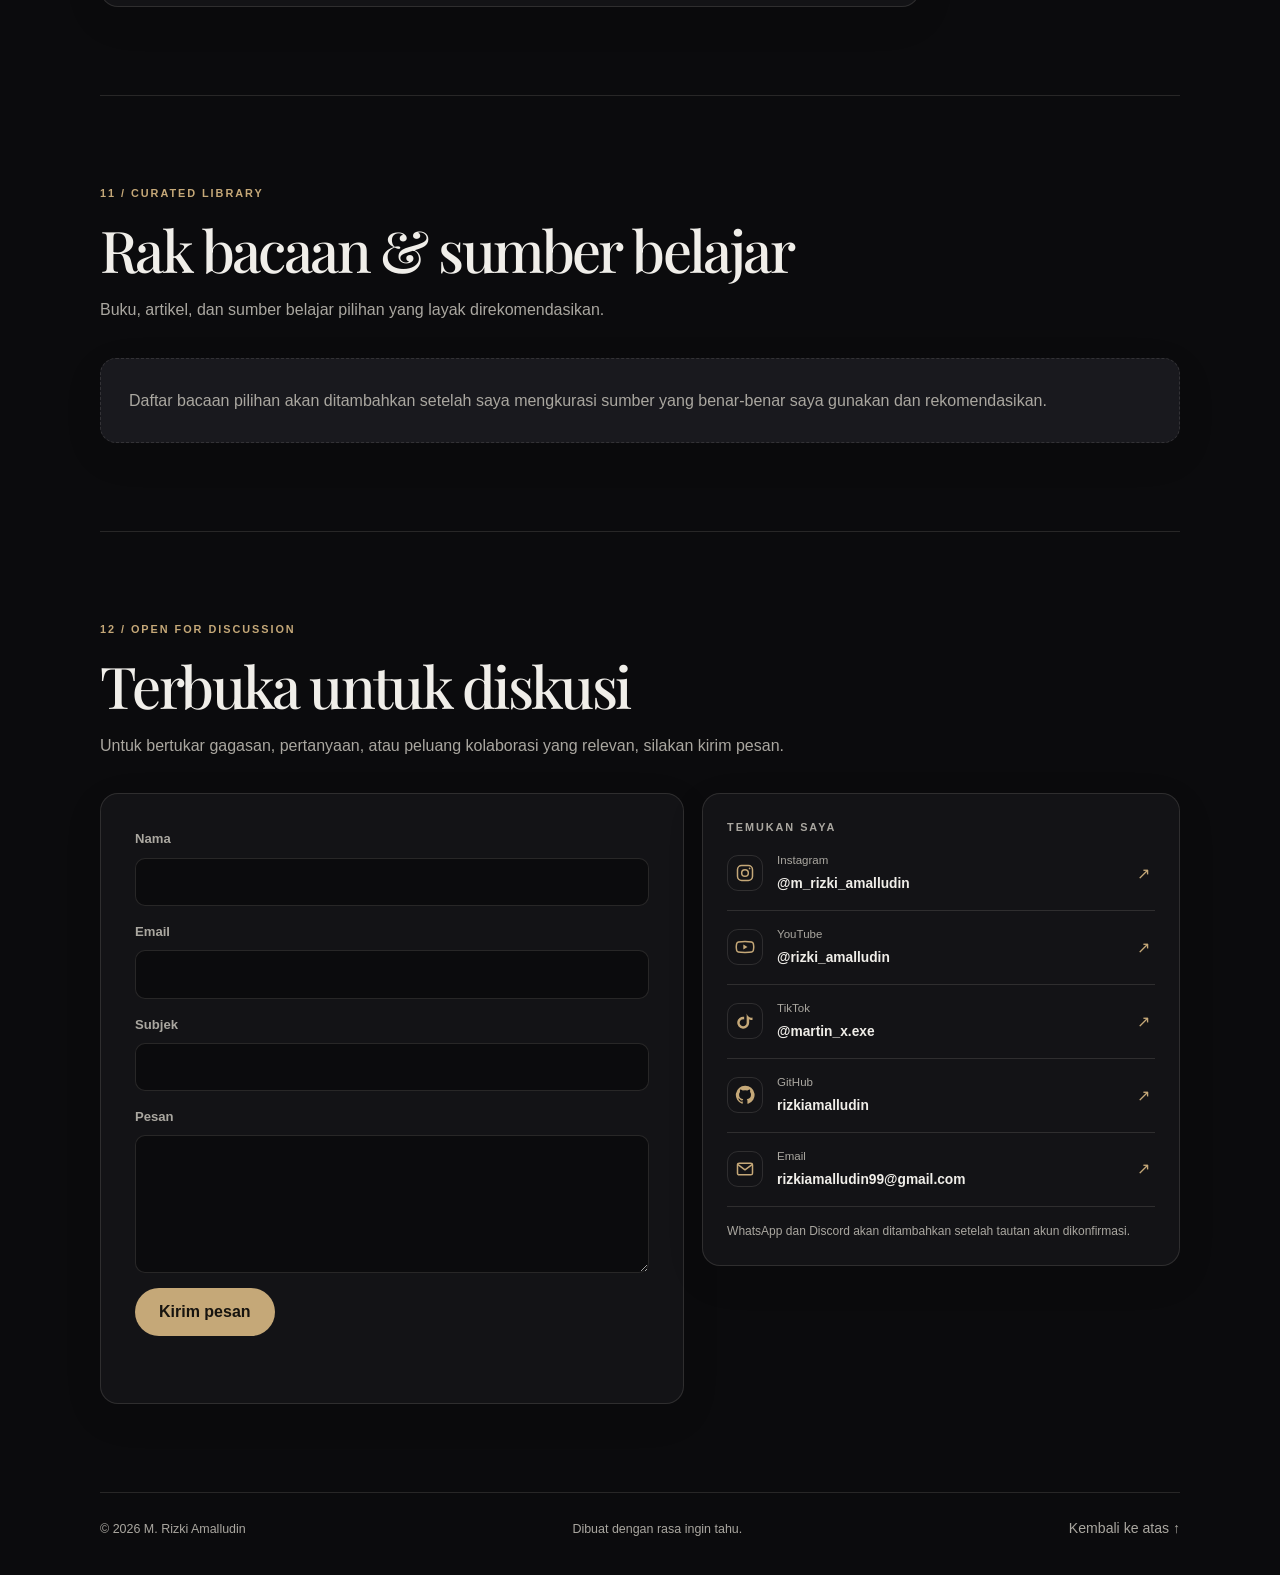
==== commit 15f8719d: "Refine bilingual poetry rendering and social brand icons" ====
--- a/index.html
+++ b/index.html
@@ -168,11 +168,11 @@
         </form>
         <aside class="surface-card contact-aside">
           <p class="eyebrow" data-id="TEMUKAN SAYA" data-en="FIND ME">TEMUKAN SAYA</p>
-          <a class="social-row" href="https://instagram.com/m_rizki_amalludin" target="_blank" rel="noopener noreferrer"><span class="social-symbol instagram">◎</span><span><small>Instagram</small><strong>@m_rizki_amalludin</strong></span><span>↗</span></a>
-          <a class="social-row" href="https://youtube.com/@rizki_amalludin" target="_blank" rel="noopener noreferrer"><span class="social-symbol youtube">▶</span><span><small>YouTube</small><strong>@rizki_amalludin</strong></span><span>↗</span></a>
-          <a class="social-row" href="https://www.tiktok.com/@martin_x.exe" target="_blank" rel="noopener noreferrer"><span class="social-symbol tiktok">♪</span><span><small>TikTok</small><strong>@martin_x.exe</strong></span><span>↗</span></a>
-          <a class="social-row" href="https://github.com/rizkiamalludin" target="_blank" rel="noopener noreferrer"><span class="social-symbol github">⌘</span><span><small>GitHub</small><strong>rizkiamalludin</strong></span><span>↗</span></a>
-          <a class="social-row" href="mailto:rizkiamalludin99@gmail.com"><span class="social-symbol email">✉</span><span><small>Email</small><strong>rizkiamalludin99@gmail.com</strong></span><span>↗</span></a>
+          <a class="social-row" href="https://instagram.com/m_rizki_amalludin" target="_blank" rel="noopener noreferrer"><span class="social-symbol instagram"><svg viewBox="0 0 24 24" aria-hidden="true"><rect x="3" y="3" width="18" height="18" rx="5"/><circle cx="12" cy="12" r="4"/><circle cx="17.5" cy="6.5" r="1" class="icon-fill"/></svg></span><span><small>Instagram</small><strong>@m_rizki_amalludin</strong></span><span>↗</span></a>
+          <a class="social-row" href="https://youtube.com/@rizki_amalludin" target="_blank" rel="noopener noreferrer"><span class="social-symbol youtube"><svg viewBox="0 0 24 24" aria-hidden="true"><path d="M22 8a3 3 0 0 0-2.1-2.1C18 5.4 12 5.4 12 5.4s-6 0-7.9.5A3 3 0 0 0 2 8a31 31 0 0 0-.5 4 31 31 0 0 0 .5 4 3 3 0 0 0 2.1 2.1c1.9.5 7.9.5 7.9.5s6 0 7.9-.5A3 3 0 0 0 22 16a31 31 0 0 0 .5-4A31 31 0 0 0 22 8Z"/><path d="m10 9 5 3-5 3z" class="icon-fill"/></svg></span><span><small>YouTube</small><strong>@rizki_amalludin</strong></span><span>↗</span></a>
+          <a class="social-row" href="https://www.tiktok.com/@martin_x.exe" target="_blank" rel="noopener noreferrer"><span class="social-symbol tiktok"><svg viewBox="0 0 24 24" aria-hidden="true"><path d="M14 3v11.1a4.2 4.2 0 1 1-3-4V7a7.2 7.2 0 1 0 6 7.1V9.8a8.1 8.1 0 0 0 4 1.1V7.8A5.8 5.8 0 0 1 14 3Z" class="icon-fill"/></svg></span><span><small>TikTok</small><strong>@martin_x.exe</strong></span><span>↗</span></a>
+          <a class="social-row" href="https://github.com/rizkiamalludin" target="_blank" rel="noopener noreferrer"><span class="social-symbol github"><svg viewBox="0 0 24 24" aria-hidden="true"><path class="icon-fill" d="M12 .9a11.1 11.1 0 0 0-3.5 21.6c.6.1.8-.2.8-.5v-2.1c-3.1.7-3.8-1.3-3.8-1.3-.5-1.3-1.2-1.6-1.2-1.6-1-.7.1-.7.1-.7 1.1.1 1.7 1.2 1.7 1.2 1 1.7 2.6 1.2 3.2.9.1-.7.4-1.2.7-1.5-2.5-.3-5.1-1.2-5.1-5.5 0-1.2.4-2.2 1.2-3-.1-.3-.5-1.5.1-3 0 0 1-.3 3.1 1.2a10.6 10.6 0 0 1 5.6 0c2.1-1.5 3-1.2 3-1.2.6 1.5.2 2.7.1 3 .7.8 1.2 1.8 1.2 3 0 4.3-2.6 5.2-5.1 5.5.4.4.8 1 .8 2.1v3.1c0 .3.2.6.8.5A11.1 11.1 0 0 0 12 .9Z"/></svg></span><span><small>GitHub</small><strong>rizkiamalludin</strong></span><span>↗</span></a>
+          <a class="social-row" href="mailto:rizkiamalludin99@gmail.com"><span class="social-symbol email"><svg viewBox="0 0 24 24" aria-hidden="true"><rect x="3" y="5" width="18" height="14" rx="2"/><path d="m4 7 8 6 8-6"/></svg></span><span><small>Email</small><strong>rizkiamalludin99@gmail.com</strong></span><span>↗</span></a>
           <p class="contact-footnote" data-id="WhatsApp dan Discord akan ditambahkan setelah tautan akun dikonfirmasi." data-en="WhatsApp and Discord will be added once the account links are confirmed.">WhatsApp dan Discord akan ditambahkan setelah tautan akun dikonfirmasi.</p>
         </aside>
       </div>
--- a/style.css
+++ b/style.css
@@ -257,3 +257,7 @@
 @media(max-width:700px){.site-header{flex-wrap:wrap;padding-block:10px}.brand{margin-right:auto}.main-nav{order:3;width:100%;padding:6px 0 8px}.hero{grid-template-columns:1fr;min-height:auto;padding-block:64px 76px}.hero-copy{text-align:center}.hero-description{margin-inline:auto}.hero-actions{justify-content:center}.profile-frame{width:min(78%,310px)}.contact-layout{grid-template-columns:1fr}.poetry-grid,.garden-grid{grid-template-columns:1fr}}
 @media(max-width:520px){.skills-grid,.interest-grid{grid-template-columns:1fr}.achievement-facts{grid-template-columns:1fr 1fr}.header-tools{gap:6px}.tool-button{width:36px;height:36px}.content-section,.contact-section{padding-block:66px}.hero-copy h1{font-size:clamp(3rem,14vw,4.6rem)}}
 @media(prefers-reduced-motion:reduce){html{scroll-behavior:auto}*,*::before,*::after{animation-duration:.01ms!important;transition-duration:.01ms!important}}
+
+.social-symbol svg{width:20px;height:20px;display:block;fill:none;stroke:currentColor;stroke-width:1.8;stroke-linecap:round;stroke-linejoin:round}
+.social-symbol .icon-fill{fill:currentColor;stroke:none}
+.social-symbol.instagram .icon-fill{fill:currentColor}
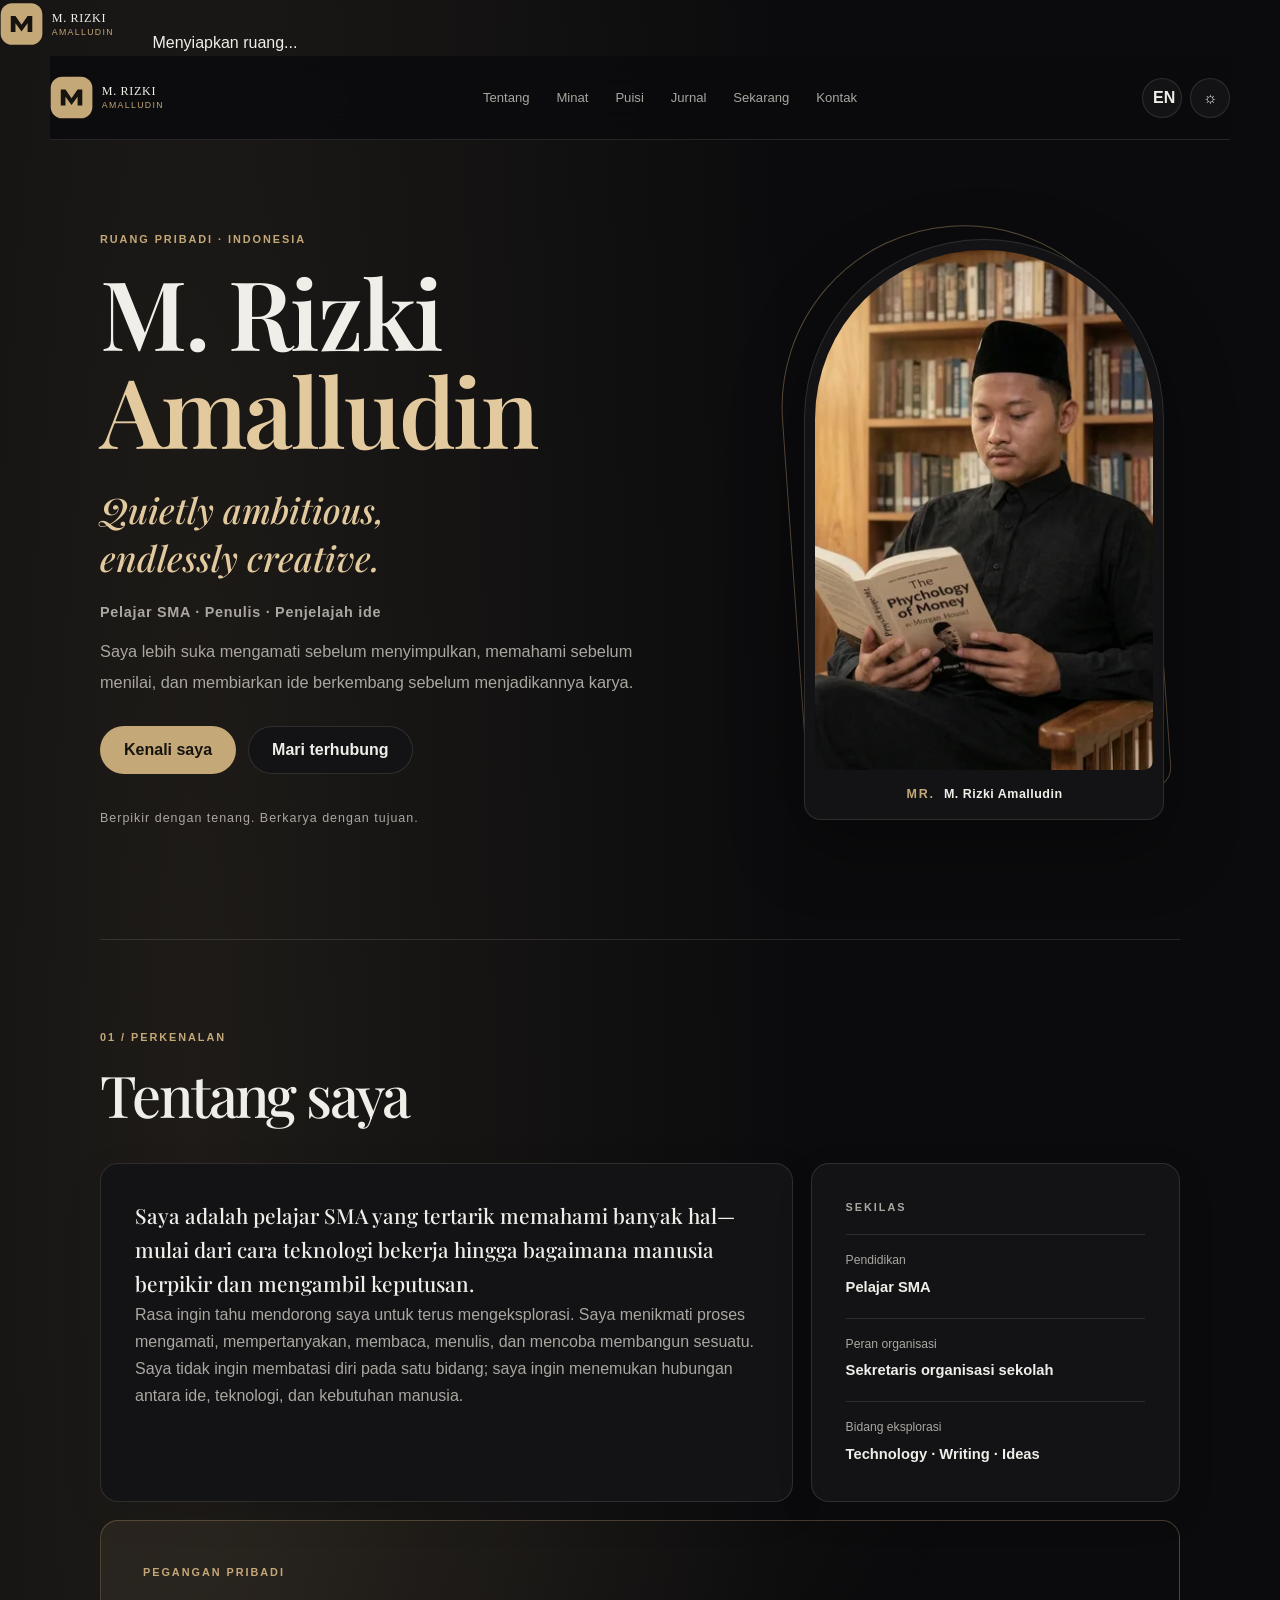
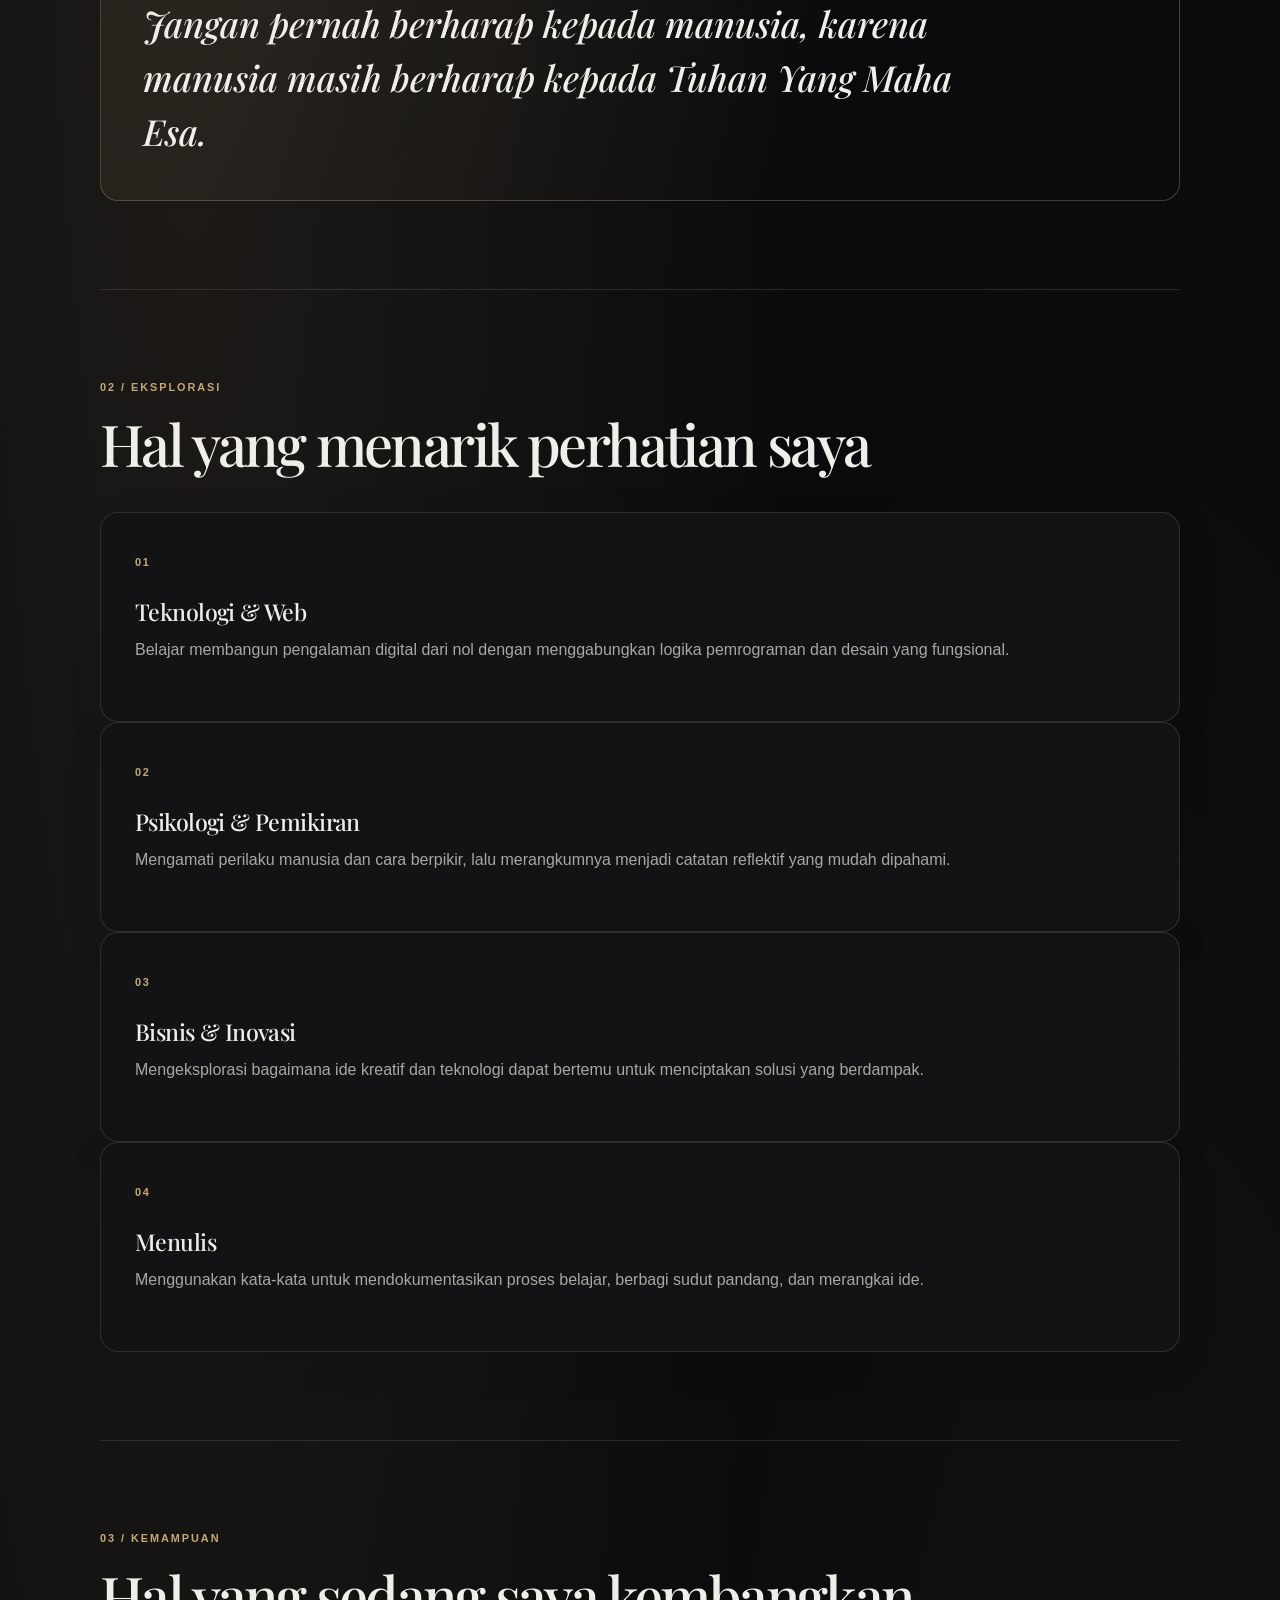
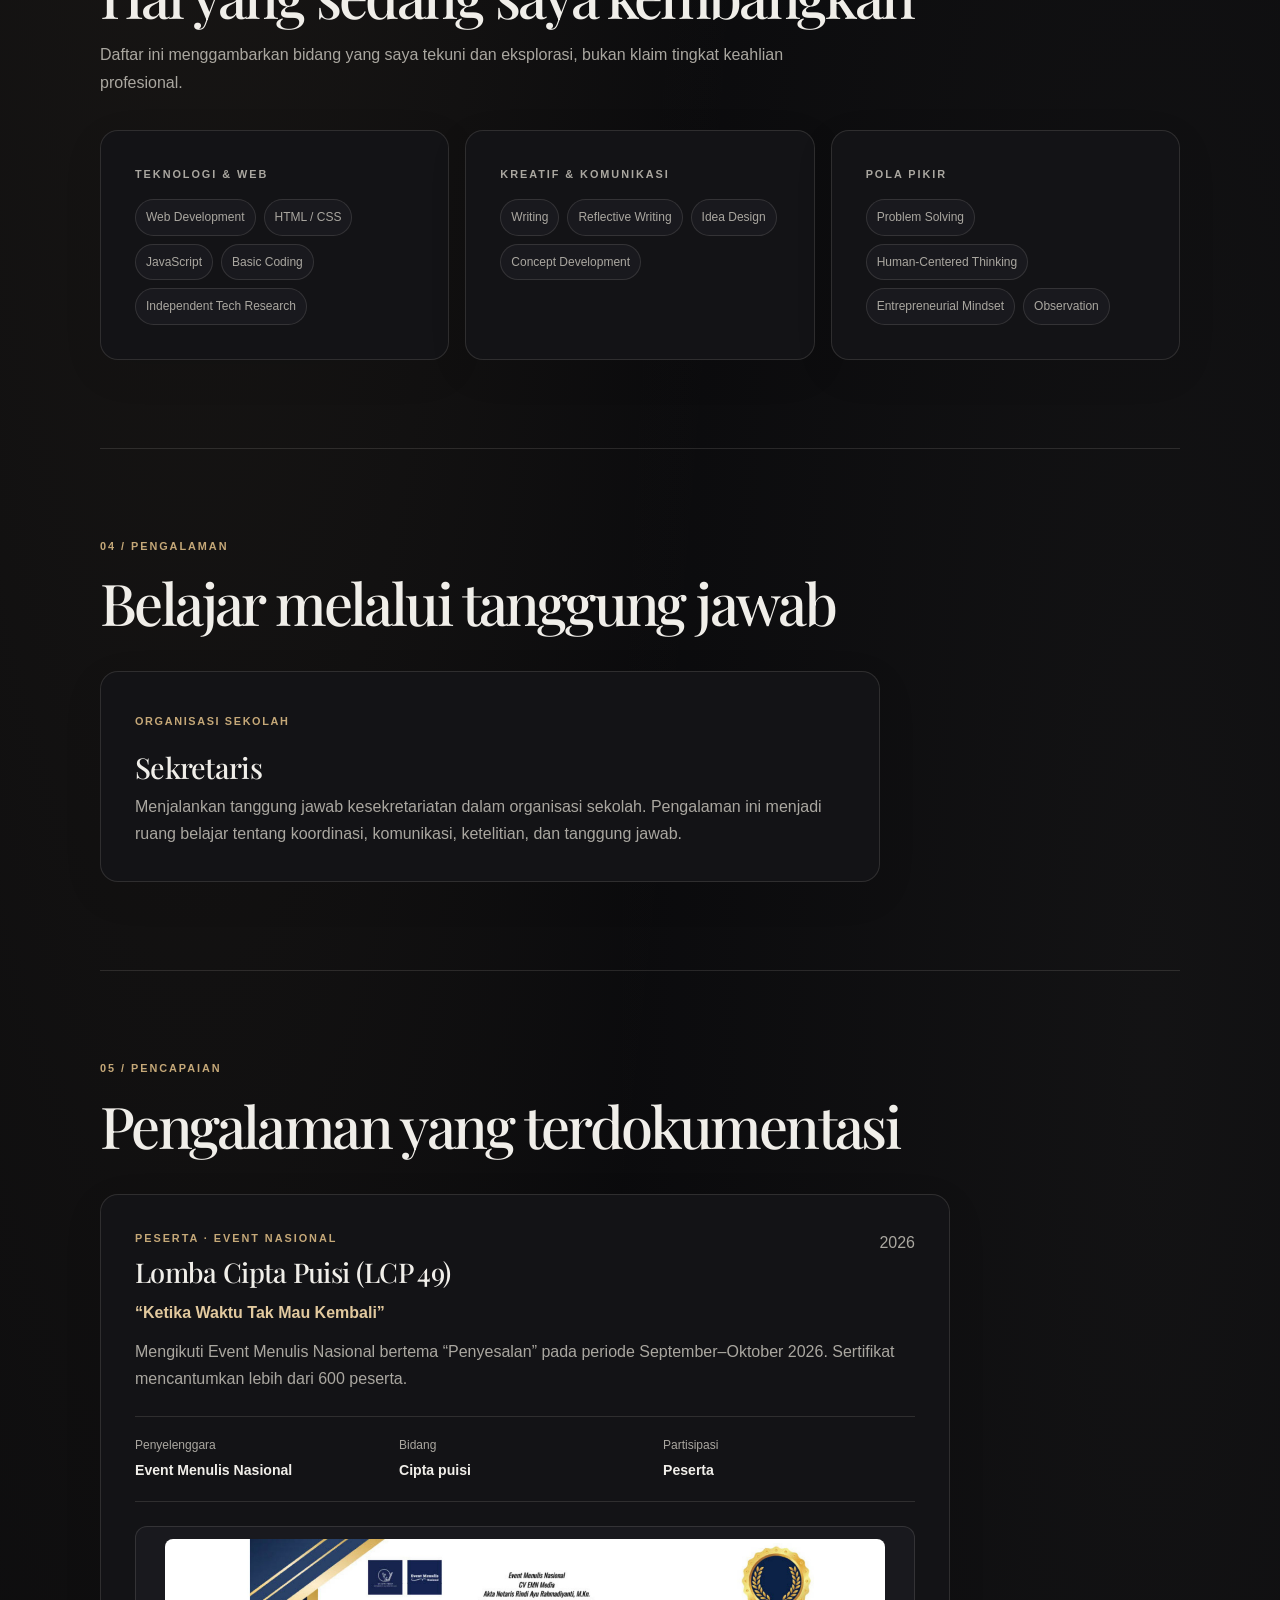
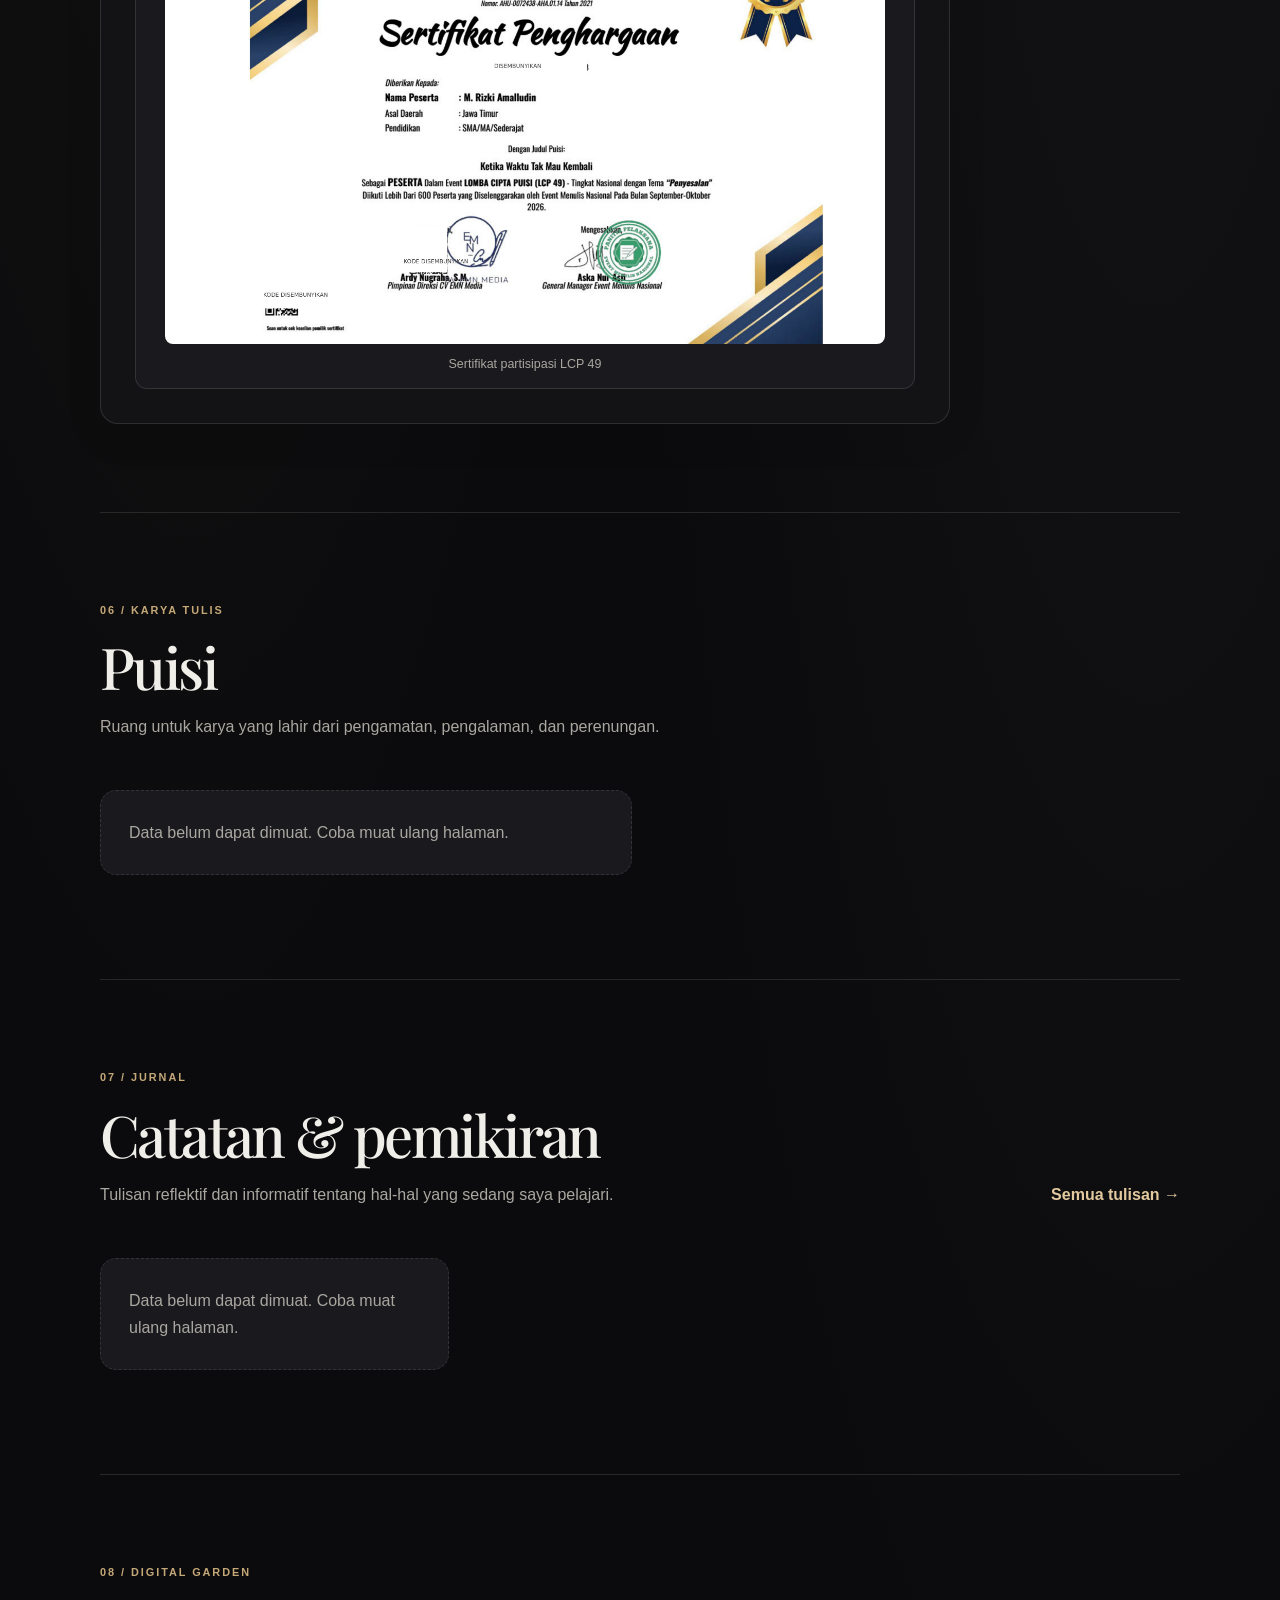
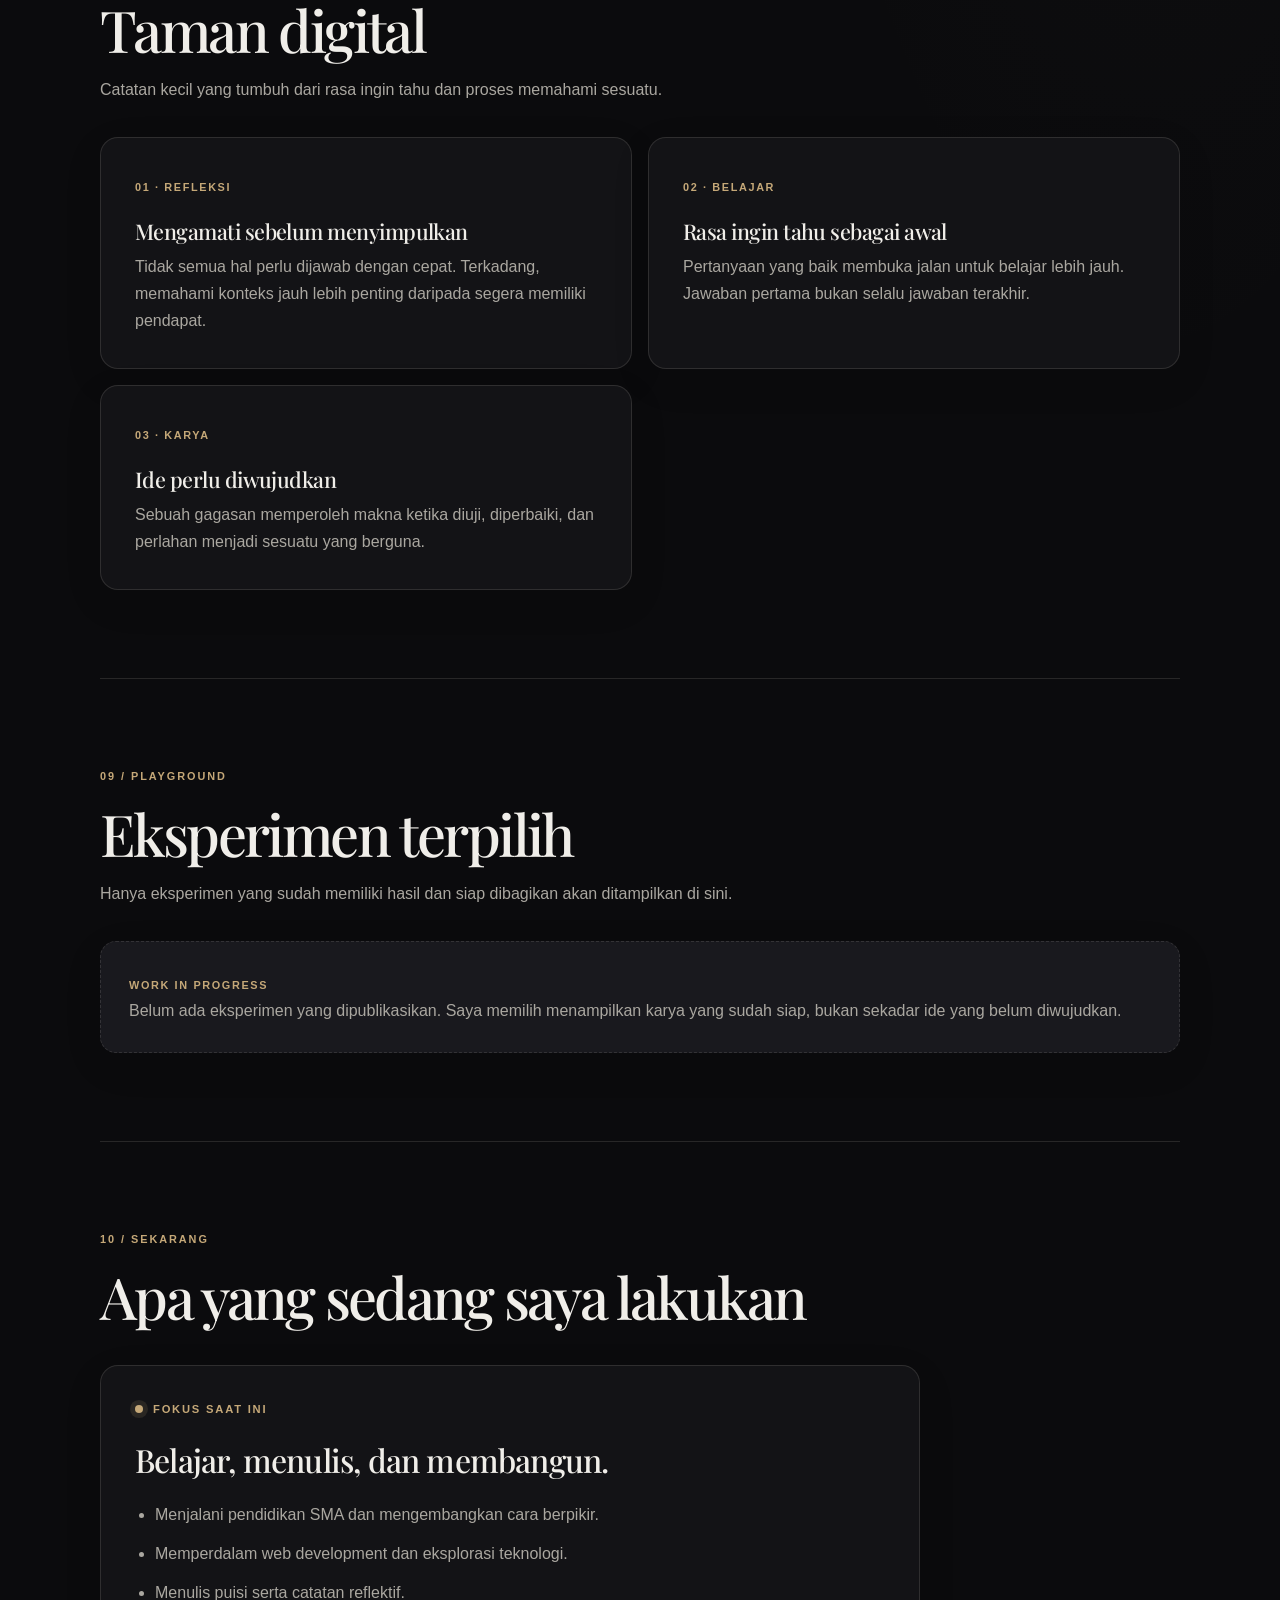
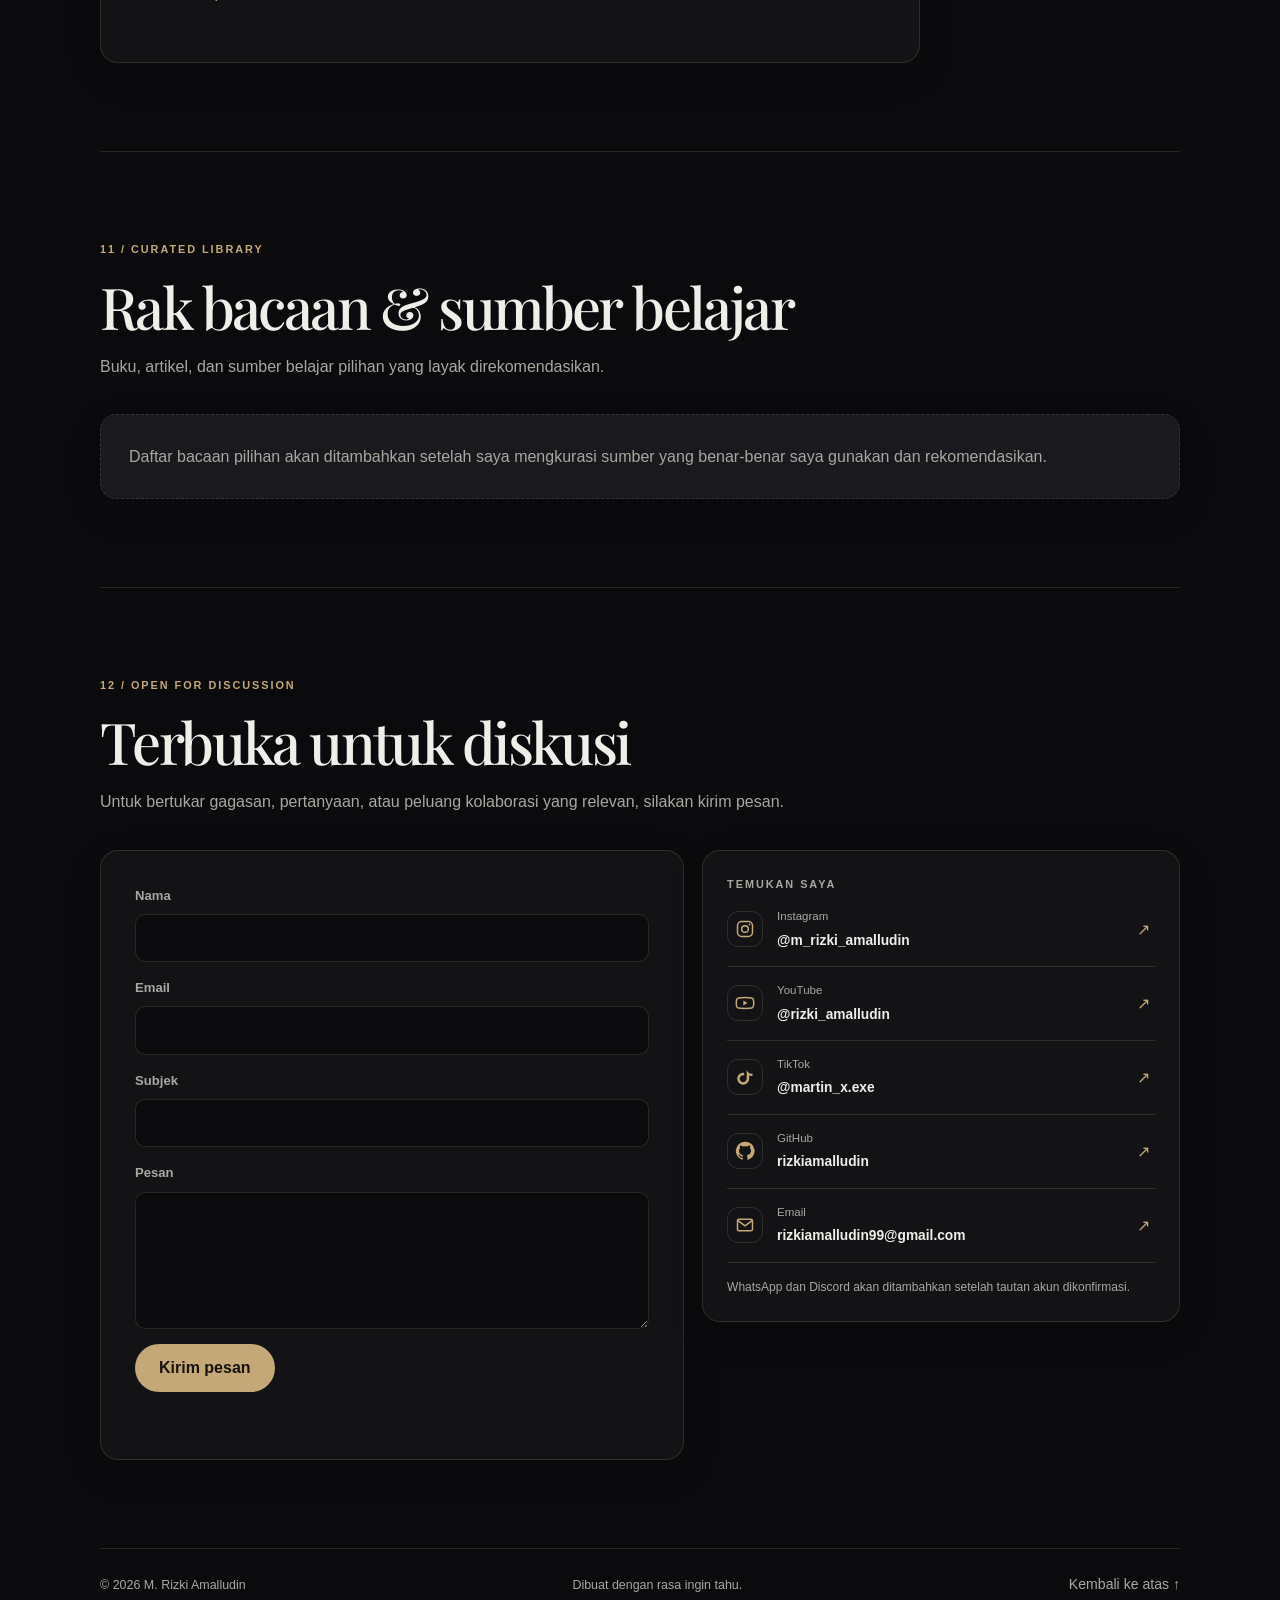
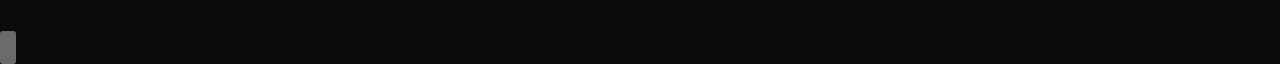
==== commit 59725780: "Improve mobile experience and add loading effects" ====
--- a/index.html
+++ b/index.html
@@ -27,6 +27,14 @@
   </script>
 </head>
 <body data-page="home">
+  <div class="page-loader" id="page-loader" role="status" aria-live="polite">
+    <div class="loader-inner">
+      <img src="logo.svg" alt="" width="148" height="48">
+      <span class="loader-caption" data-id="Menyiapkan ruang..." data-en="Preparing this space...">Menyiapkan ruang...</span>
+      <span class="loader-track" aria-hidden="true"><span></span></span>
+    </div>
+  </div>
+  <div class="scroll-progress" id="scroll-progress" aria-hidden="true"></div>
   <a class="skip-link" href="#main-content" data-id="Lewati ke konten utama" data-en="Skip to main content">Lewati ke konten utama</a>
   <header class="site-header">
     <a class="brand" href="#beranda" aria-label="M. Rizki Amalludin — beranda"><img src="logo.svg" alt="M. Rizki Amalludin" width="150" height="48"></a>
@@ -179,5 +187,9 @@
     </section>
   </main>
   <footer class="site-footer section-wrap"><p>© <span id="year"></span> M. Rizki Amalludin</p><span data-id="Dibuat dengan rasa ingin tahu." data-en="Made with curiosity.">Dibuat dengan rasa ingin tahu.</span><a href="#beranda" data-id="Kembali ke atas ↑" data-en="Back to top ↑">Kembali ke atas ↑</a></footer>
+
+  <button class="back-to-top" id="back-to-top" type="button" aria-label="Kembali ke atas" title="Kembali ke atas">
+    <svg viewBox="0 0 24 24" aria-hidden="true"><path d="m6 14 6-6 6 6M12 8v11"/></svg>
+  </button>
 </body>
 </html>
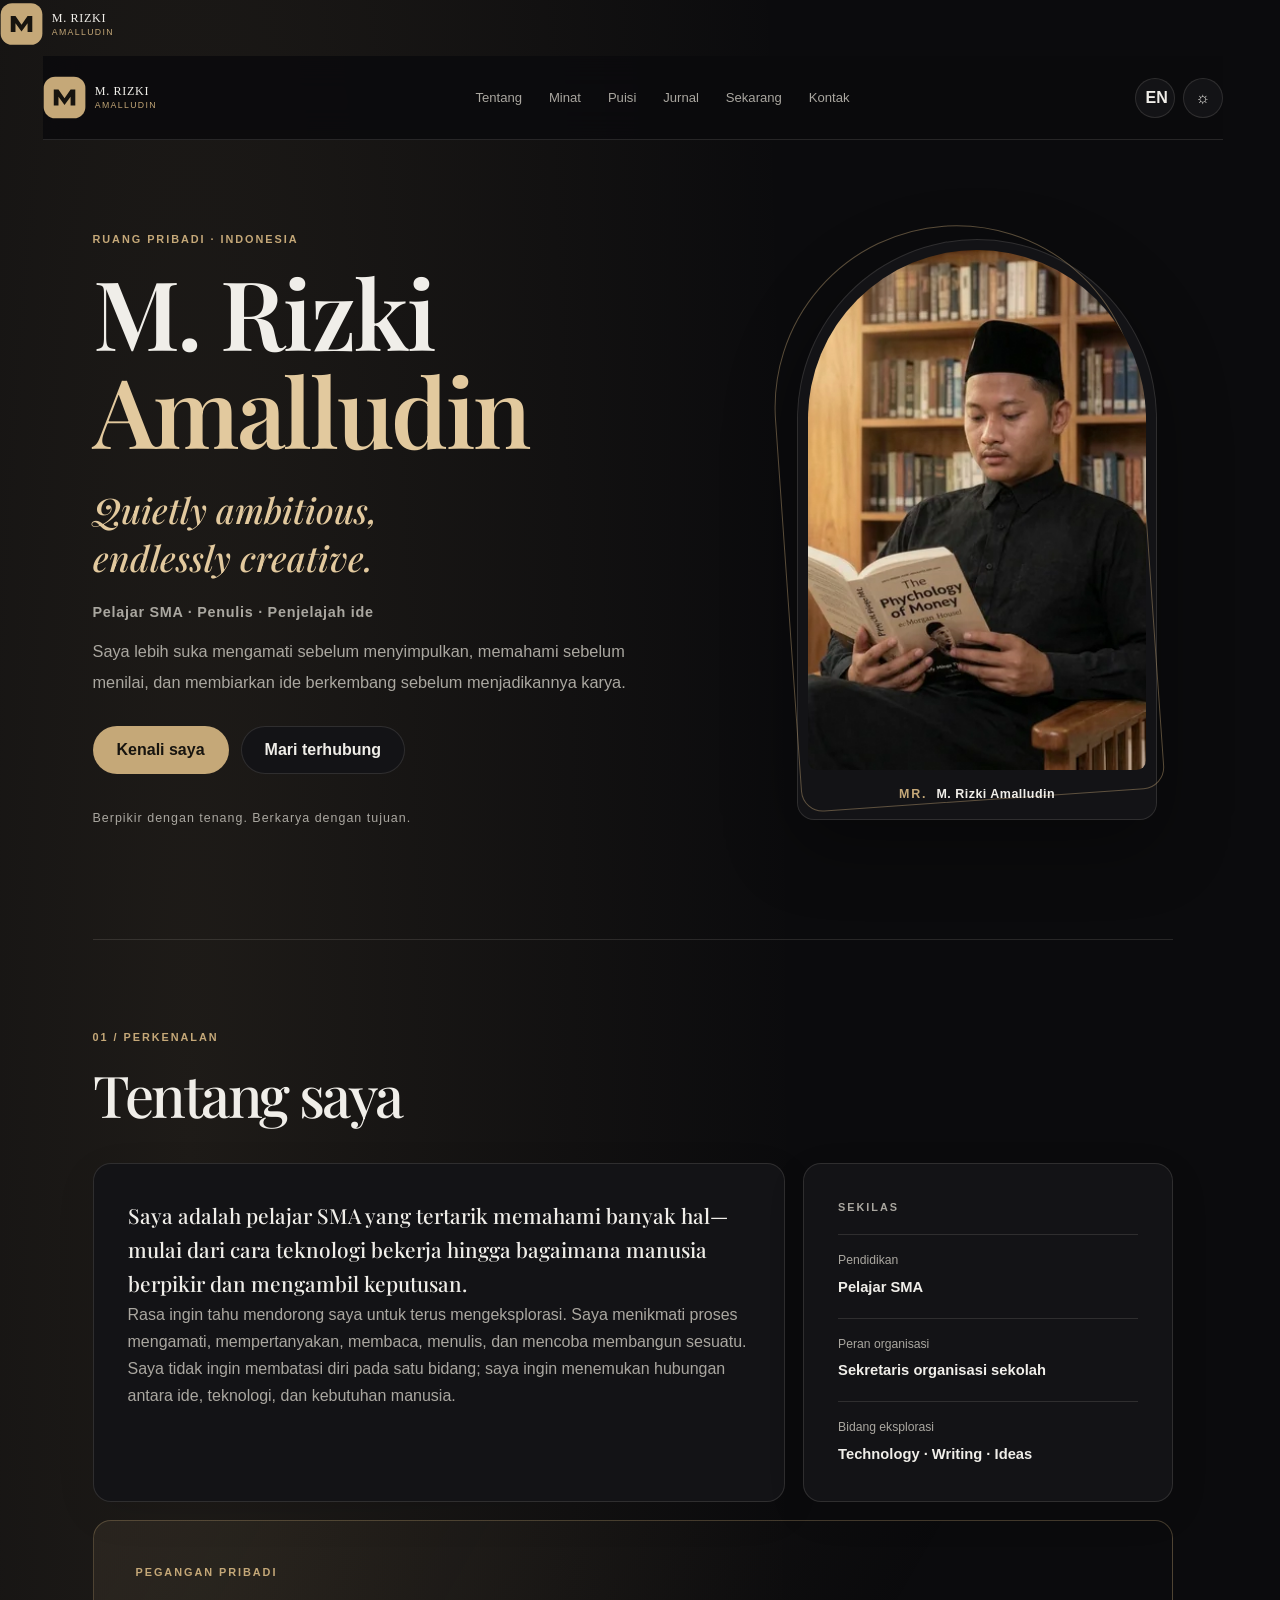
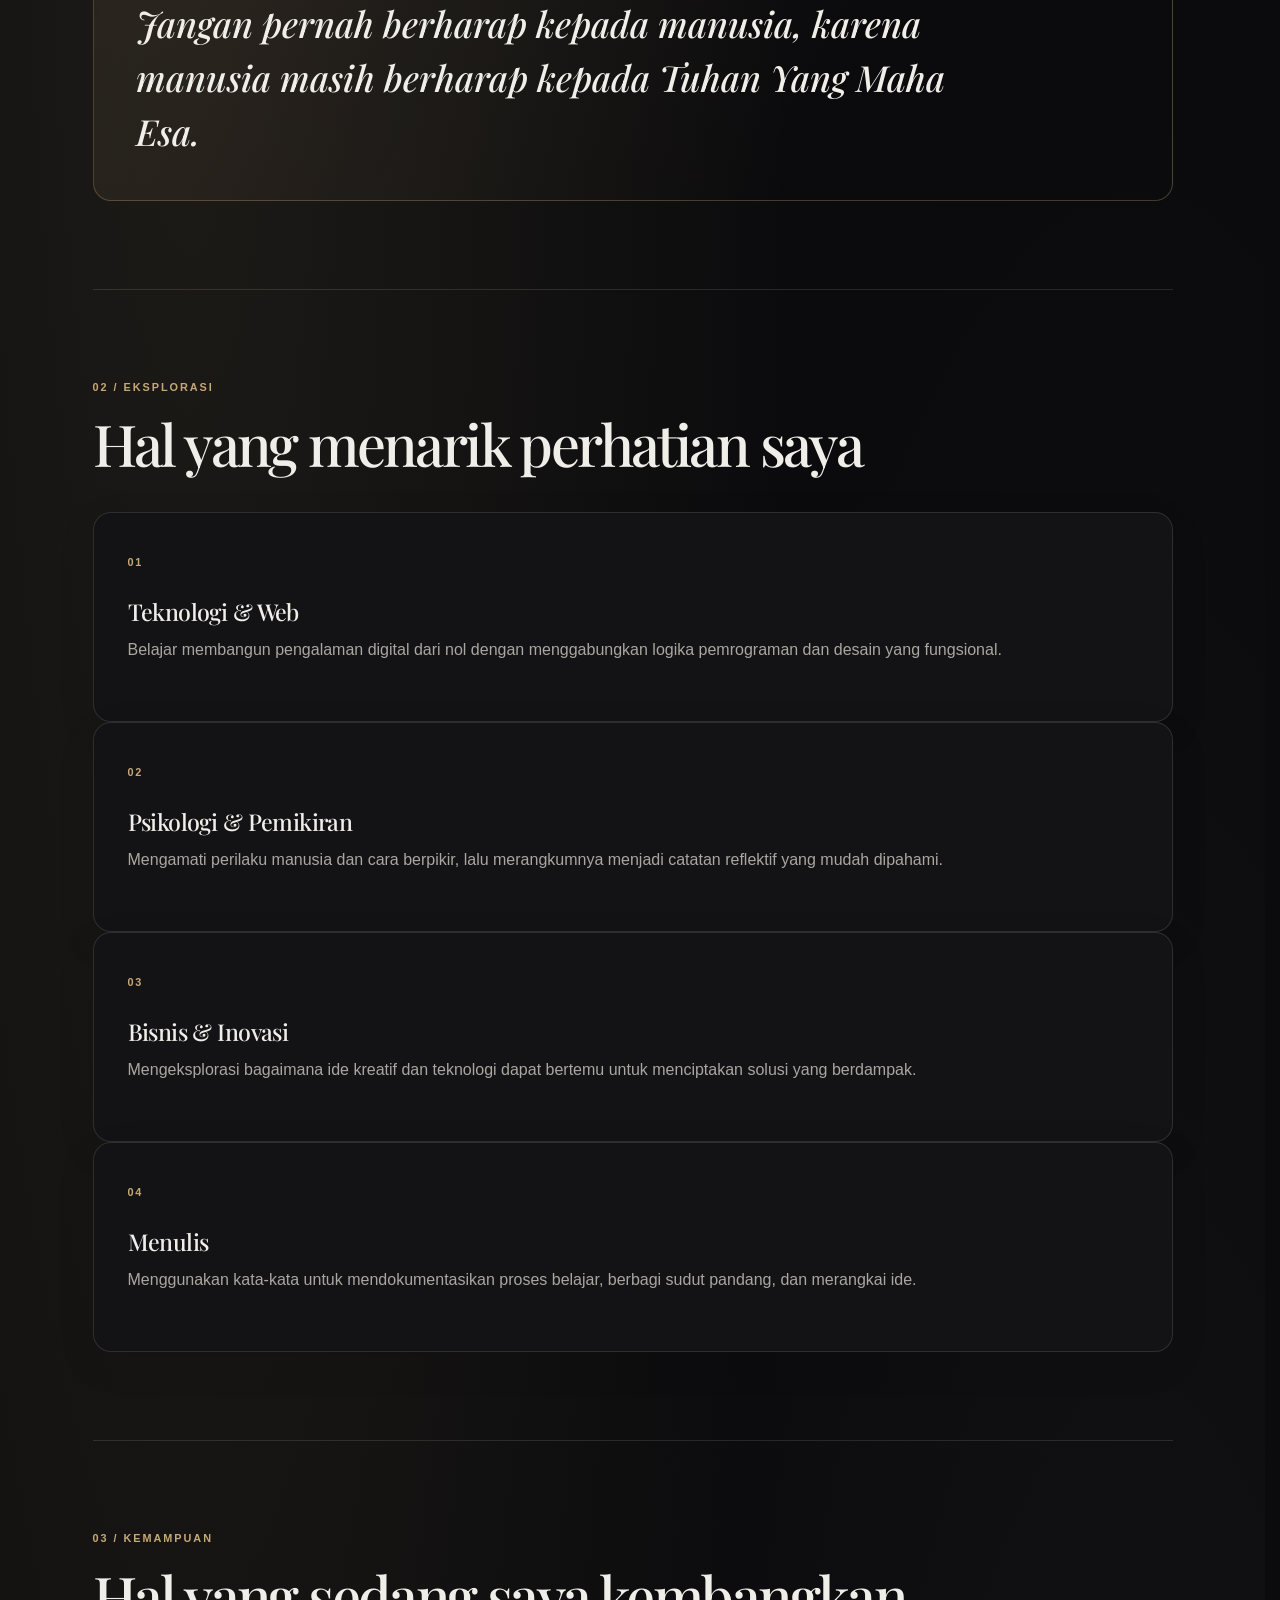
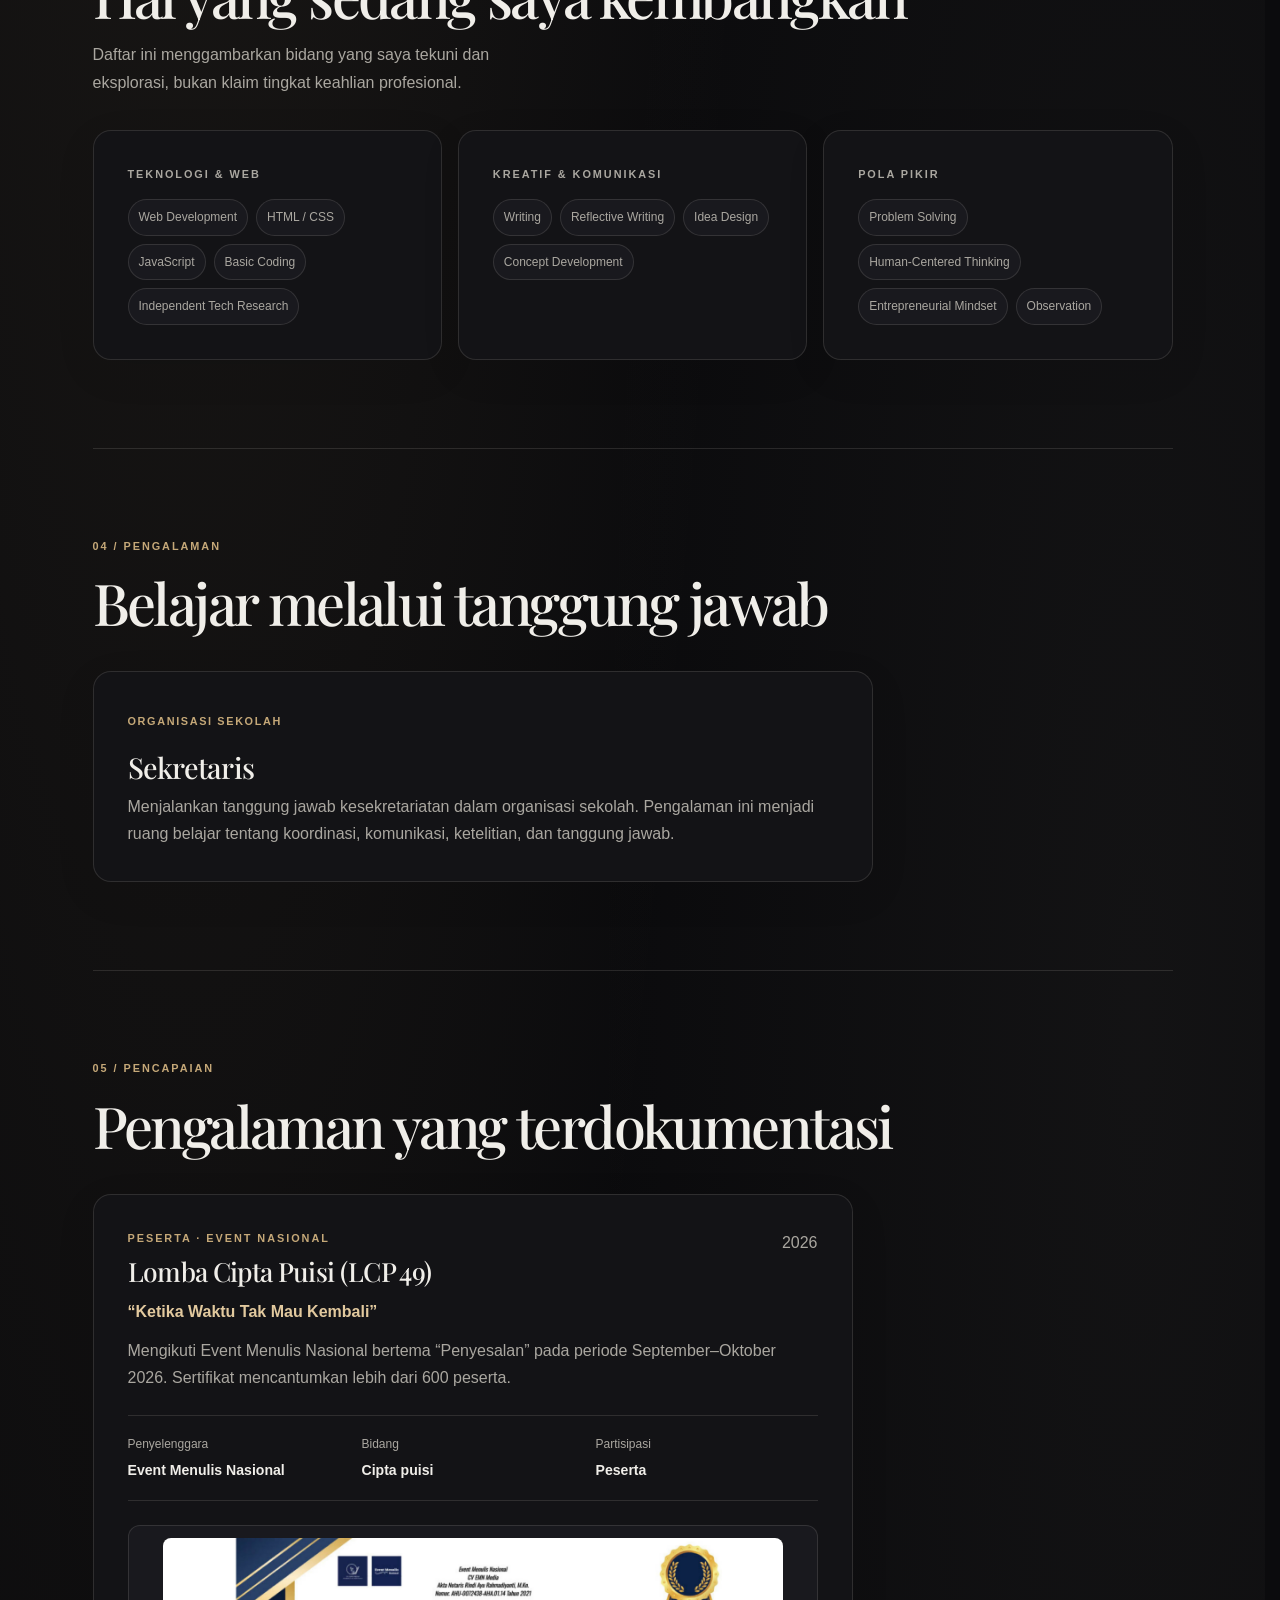
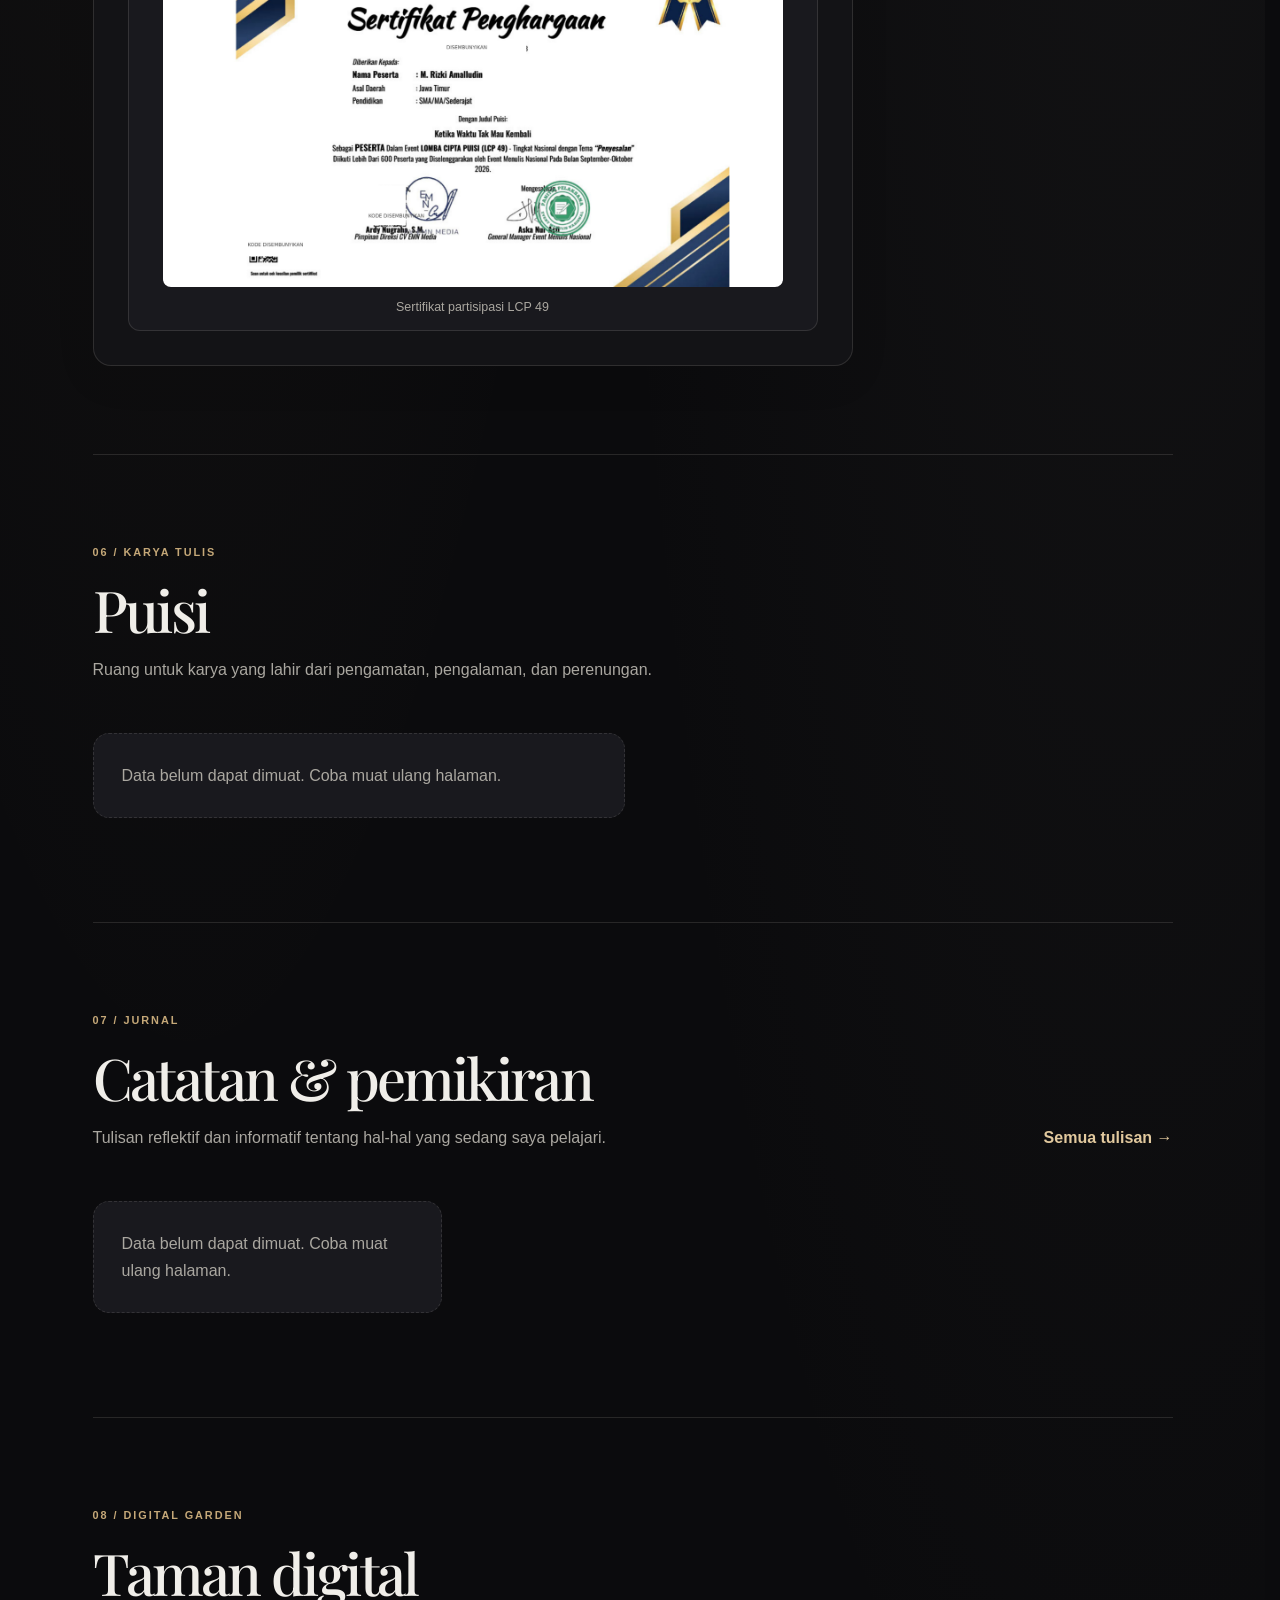
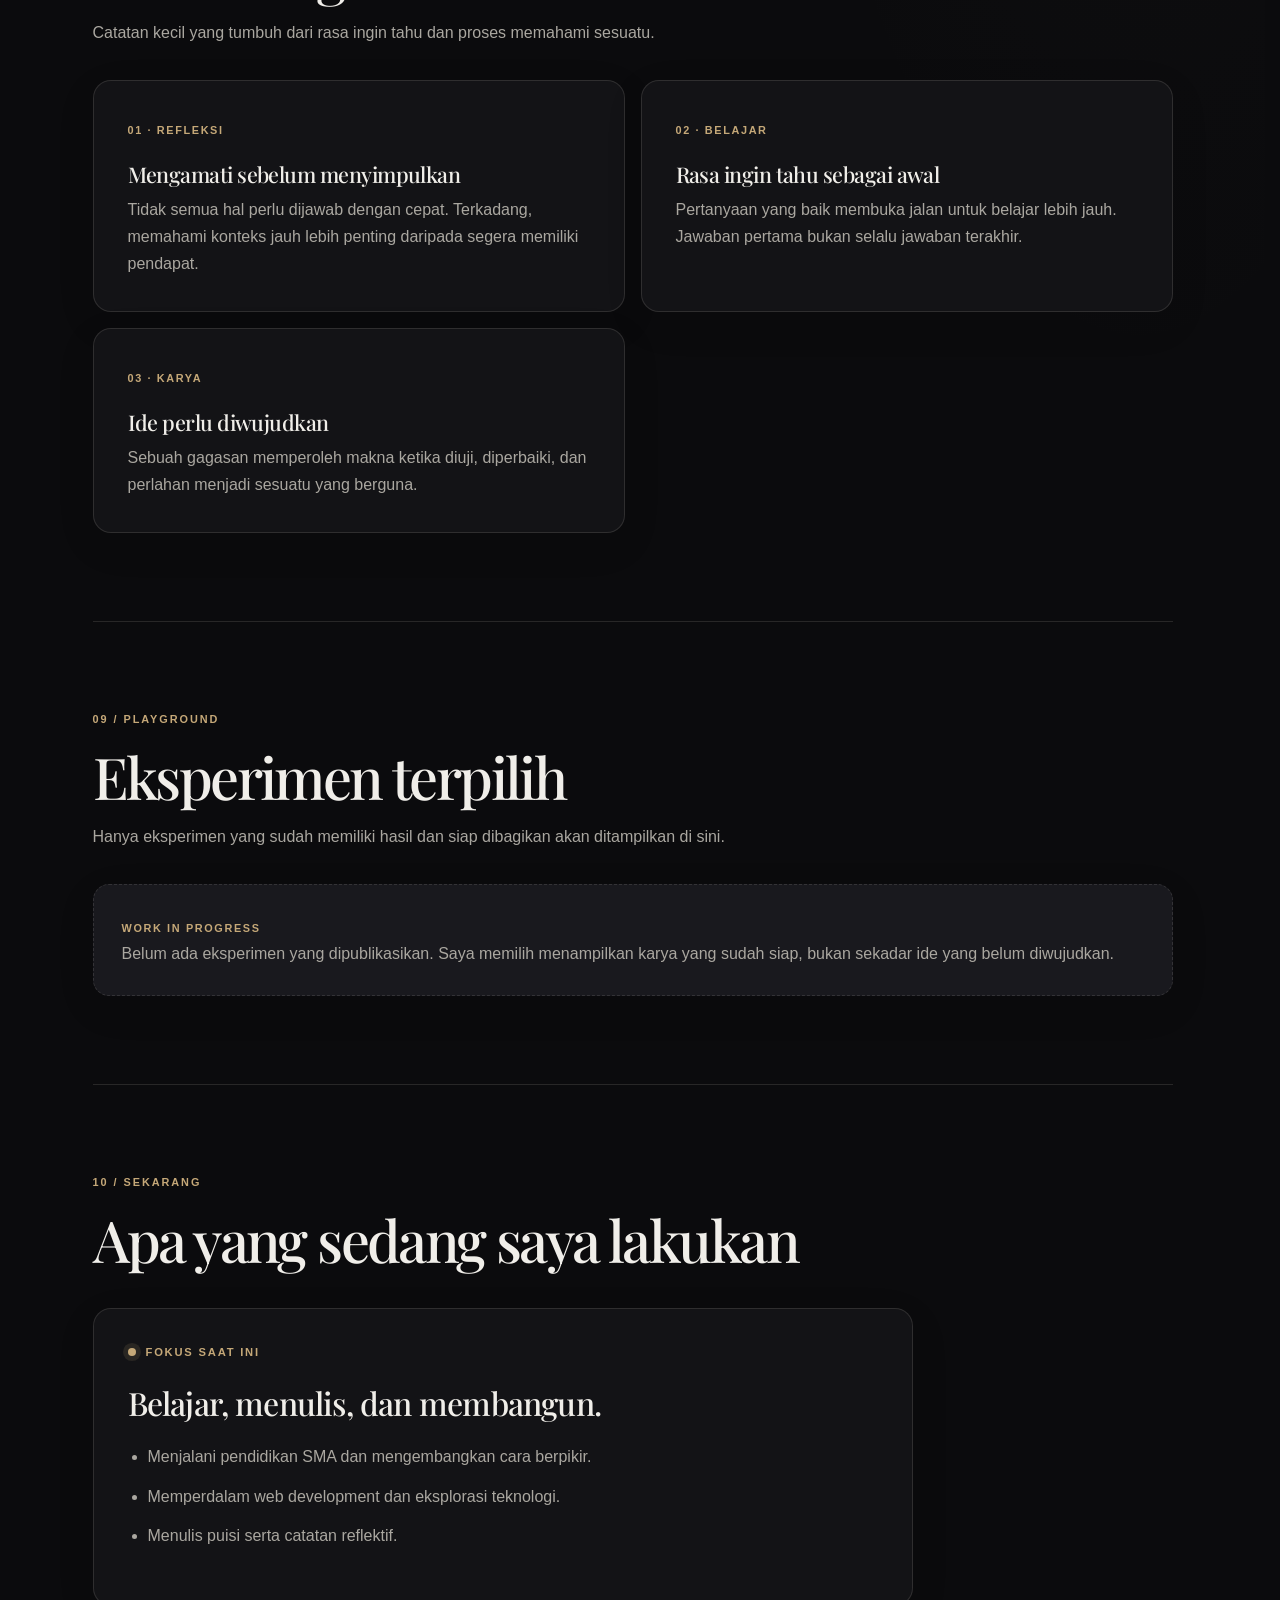
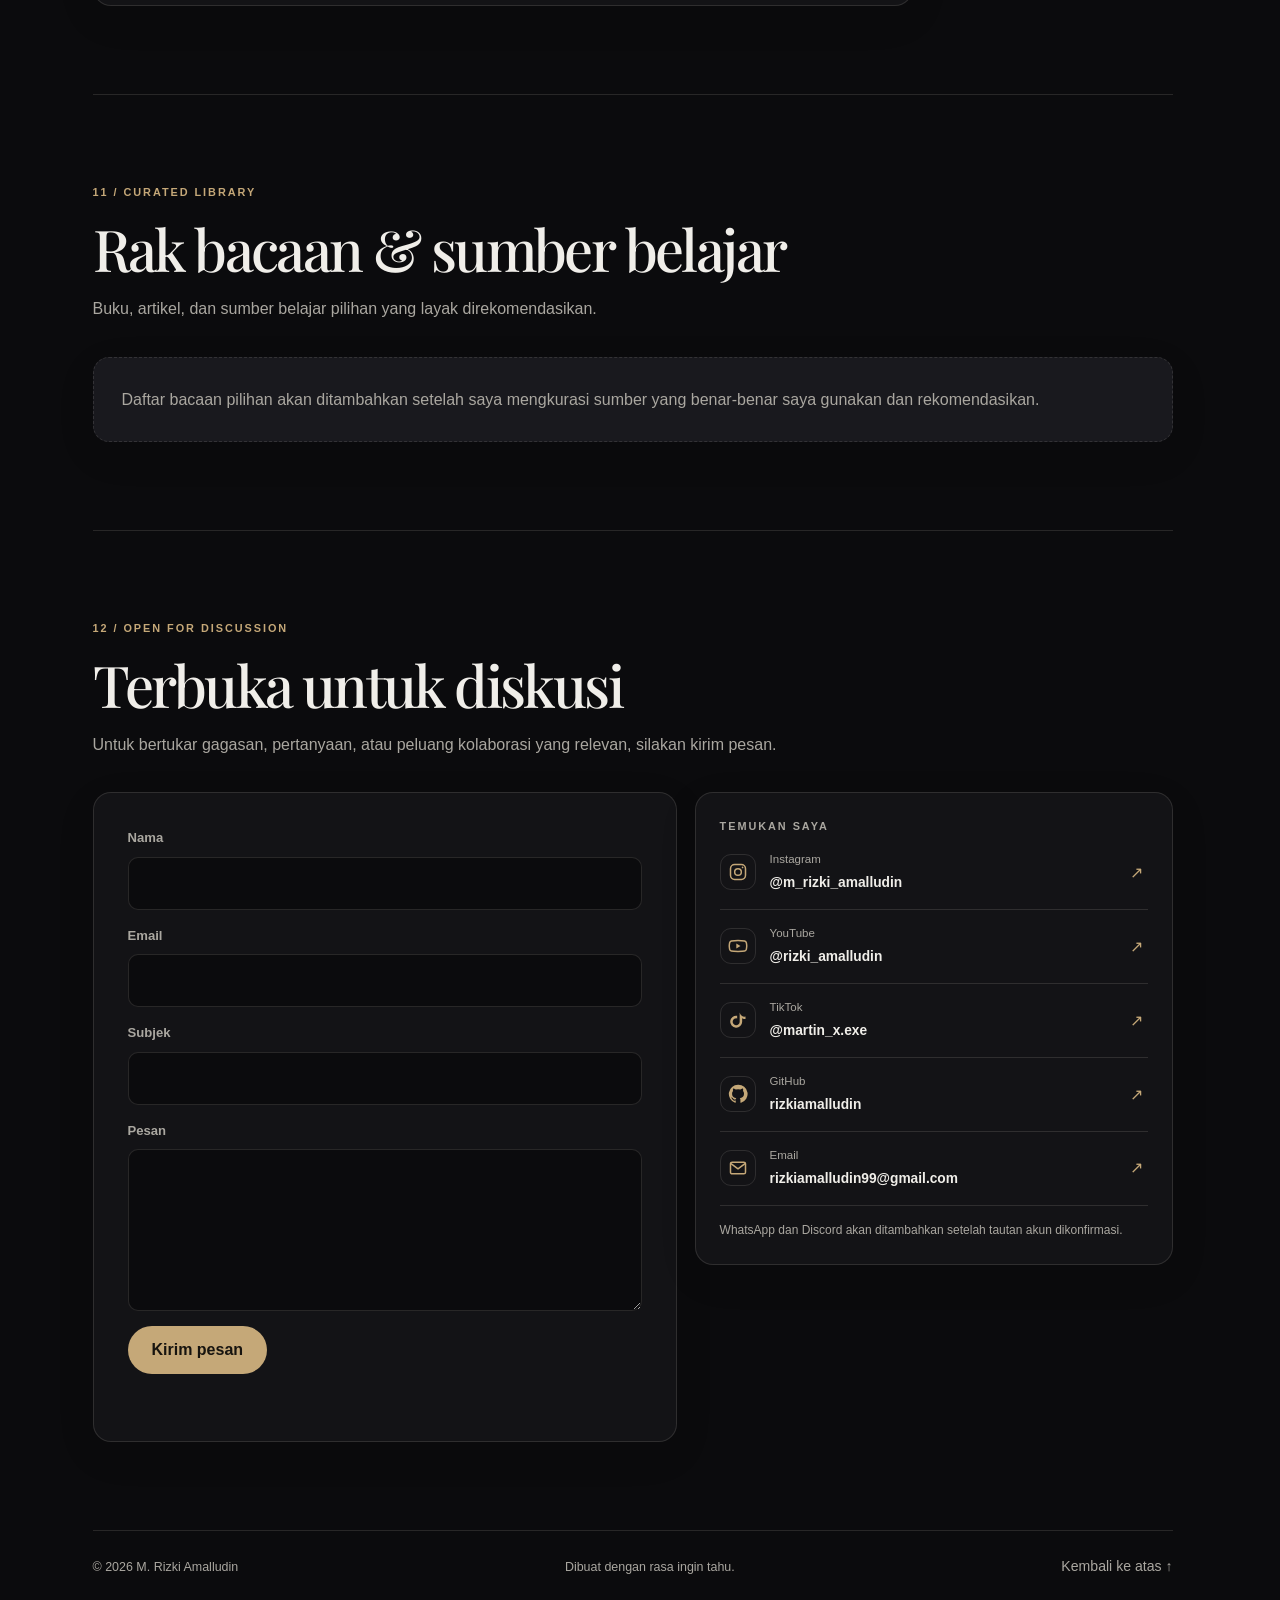
==== commit b169af46: "Polish premium motion experience (index.html)" ====
--- a/index.html
+++ b/index.html
@@ -34,6 +34,12 @@
       <span class="loader-track" aria-hidden="true"><span></span></span>
     </div>
   </div>
+  <div class="route-transition" id="route-transition" aria-hidden="true">
+    <div class="route-transition-inner">
+      <img src="logo.svg" alt="" width="148" height="48">
+      <span class="route-transition-line"></span>
+    </div>
+  </div>
   <div class="scroll-progress" id="scroll-progress" aria-hidden="true"></div>
   <a class="skip-link" href="#main-content" data-id="Lewati ke konten utama" data-en="Skip to main content">Lewati ke konten utama</a>
   <header class="site-header">
--- a/style.css
+++ b/style.css
@@ -261,3 +261,134 @@
 .social-symbol svg{width:20px;height:20px;display:block;fill:none;stroke:currentColor;stroke-width:1.8;stroke-linecap:round;stroke-linejoin:round}
 .social-symbol .icon-fill{fill:currentColor;stroke:none}
 .social-symbol.instagram .icon-fill{fill:currentColor}
+
+
+/* Mobile-first polish, lightweight motion and loading experience */
+:root{scrollbar-gutter:stable}
+html{scroll-padding-top:112px;-webkit-text-size-adjust:100%;text-size-adjust:100%}
+body{overflow-x:clip}
+button,a{-webkit-tap-highlight-color:transparent}
+h1,h2,h3,.section-intro,.hero-description{ text-wrap:balance }
+.site-header{isolation:isolate}
+.main-nav{scroll-behavior:smooth;overscroll-behavior-x:contain}
+.main-nav a{transition:color .2s ease,background .2s ease,transform .2s ease}
+.surface-card,.poem-card,.post-card,.garden-note,.interest-card,.experience-card,.achievement-card{
+  transition:transform .28s ease,border-color .28s ease,box-shadow .28s ease,background-color .28s ease
+}
+@media(hover:hover) and (pointer:fine){
+  .surface-card:hover,.poem-card:hover,.post-card:hover,.garden-note:hover,.experience-card:hover,.achievement-card:hover{
+    transform:translateY(-4px);border-color:rgba(197,168,120,.38);box-shadow:var(--shadow)
+  }
+}
+.hero-copy>*{animation:hero-rise .72s both}
+.hero-copy>*:nth-child(2){animation-delay:.07s}
+.hero-copy>*:nth-child(3){animation-delay:.13s}
+.hero-copy>*:nth-child(4){animation-delay:.19s}
+.hero-copy>*:nth-child(5){animation-delay:.25s}
+.hero-copy>*:nth-child(6){animation-delay:.31s}
+.profile-frame{animation:hero-photo-in .85s .12s both}
+@keyframes hero-rise{from{opacity:0;transform:translateY(16px)}to{opacity:1;transform:translateY(0)}}
+@keyframes hero-photo-in{from{opacity:0;transform:translateY(18px) scale(.98)}to{opacity:1;transform:translateY(0) scale(1)}}
+
+.page-loader{
+  position:fixed;inset:0;z-index:1000;display:grid;place-items:center;
+  padding:24px;background:var(--bg);opacity:1;visibility:visible;
+  transition:opacity .48s ease,visibility .48s ease
+}
+.page-loader.is-hidden{opacity:0;visibility:hidden;pointer-events:none}
+.loader-inner{display:grid;justify-items:center;gap:22px;width:min(250px,80vw);text-align:center}
+.loader-inner img{display:block;width:148px;height:auto;max-width:100%;animation:loader-breathe 1.5s ease-in-out infinite}
+.loader-caption{color:var(--muted);font-size:.78rem;letter-spacing:.12em}
+.loader-track{display:block;width:116px;height:2px;overflow:hidden;border-radius:99px;background:var(--line)}
+.loader-track span{display:block;width:45%;height:100%;border-radius:inherit;background:var(--accent);animation:loader-progress 1.05s ease-in-out infinite}
+@keyframes loader-breathe{50%{opacity:.72;transform:scale(.97)}}
+@keyframes loader-progress{from{transform:translateX(-120%)}to{transform:translateX(250%)}}
+.scroll-progress{position:fixed;inset:0 auto auto 0;z-index:90;width:100%;height:2px;pointer-events:none}
+.scroll-progress::after{content:"";display:block;width:100%;height:100%;transform:scaleX(0);transform-origin:left center;background:var(--accent);will-change:transform}
+.scroll-progress{--scroll-progress:0}
+.scroll-progress{background:transparent}
+.scroll-progress[style]::after{transform:scaleX(var(--scroll-progress))}
+.back-to-top{
+  position:fixed;right:max(18px,env(safe-area-inset-right));bottom:max(18px,env(safe-area-inset-bottom));z-index:40;
+  display:grid;place-items:center;width:46px;height:46px;border:1px solid var(--line);border-radius:50%;
+  background:var(--surface);color:var(--text);box-shadow:var(--shadow);cursor:pointer;
+  opacity:0;visibility:hidden;transform:translateY(10px);
+  transition:opacity .22s ease,visibility .22s ease,transform .22s ease,border-color .22s ease
+}
+.back-to-top.is-visible{opacity:1;visibility:visible;transform:translateY(0)}
+.back-to-top:hover{border-color:var(--accent)}
+.back-to-top svg{width:20px;height:20px;fill:none;stroke:currentColor;stroke-width:1.8;stroke-linecap:round;stroke-linejoin:round}
+.has-reveal .reveal{opacity:0;transform:translateY(18px);transition:opacity .62s ease,transform .62s cubic-bezier(.2,.7,.2,1)}
+.has-reveal .reveal.visible{opacity:1;transform:translateY(0)}
+.achievement-card{max-width:760px}
+.achievement-card h3{font-size:clamp(1.35rem,2.2vw,1.65rem)}
+.certificate-figure img{max-width:620px}
+.poem-card{padding:clamp(20px,3vw,26px)}
+.poem-card h3{font-size:clamp(1.2rem,2vw,1.4rem)}
+.poem-body{font-size:.94rem;line-height:1.85}
+.stack-form input,.stack-form textarea{font-size:16px}
+@media(max-width:760px){
+  html{scroll-padding-top:120px}
+  .site-header{
+    width:calc(100% - 24px);min-height:0;gap:8px;padding:10px 0 7px;
+    display:flex;flex-wrap:wrap;align-items:center
+  }
+  .brand{margin-right:auto;min-width:0}
+  .brand img{width:clamp(118px,35vw,142px);height:auto}
+  .header-tools{margin-left:auto;gap:7px}
+  .tool-button{width:42px;height:42px;min-width:42px;padding:0;font-size:.88rem}
+  .main-nav{
+    order:3;flex:0 0 100%;width:100%;min-width:0;display:flex;justify-content:flex-start;
+    gap:6px;padding:5px 0 7px;overflow-x:auto;scrollbar-width:none
+  }
+  .main-nav::-webkit-scrollbar{display:none}
+  .main-nav a{flex:0 0 auto;min-height:40px;display:inline-flex;align-items:center;padding:8px 12px;border-radius:999px;font-size:.8rem}
+  .main-nav a:active{background:var(--surface-soft)}
+  .section-wrap{width:calc(100% - 32px)}
+  .hero{grid-template-columns:minmax(0,1fr);min-height:0;gap:34px;padding:52px 0 66px}
+  .hero-copy{width:100%;max-width:620px;margin-inline:auto;text-align:center}
+  .hero-copy h1{font-size:clamp(2.75rem,10.6vw,4.3rem);line-height:1.04}
+  .hero-tagline{margin:20px 0 10px;font-size:clamp(1.38rem,5.2vw,1.9rem)}
+  .hero-role{font-size:.82rem;line-height:1.6}
+  .hero-description{max-width:40rem;font-size:.96rem;line-height:1.78}
+  .hero-actions{justify-content:center;gap:10px}
+  .hero-actions .button{min-height:46px;padding-inline:18px}
+  .hero-note{margin-top:25px;font-size:.72rem;line-height:1.6}
+  .profile-frame{width:min(74%,270px);padding:8px}
+  .content-section,.contact-section{padding-block:62px}
+  .section-heading{margin-bottom:24px}
+  .section-heading h2{font-size:clamp(1.9rem,7.5vw,2.7rem);line-height:1.12}
+  .section-intro{font-size:.92rem;line-height:1.75}
+  .about-grid,.skills-grid,.interaction-grid,.contact-grid,.contact-layout{grid-template-columns:minmax(0,1fr)}
+  .interest-grid,.poetry-grid,.garden-grid,.project-grid,.post-grid,.activity-grid{grid-template-columns:minmax(0,1fr)}
+  .surface-card{padding:22px}
+  .principle-card{padding:24px}
+  .principle-card blockquote{font-size:clamp(1.25rem,5vw,1.7rem)}
+  .experience-card h3{font-size:1.5rem}
+  .achievement-card{padding:20px}
+  .achievement-facts{grid-template-columns:repeat(3,minmax(0,1fr));gap:10px;margin:18px 0;padding-block:15px}
+  .achievement-facts dt{font-size:.7rem}
+  .achievement-facts dd{font-size:.8rem;overflow-wrap:anywhere}
+  .certificate-figure{margin-top:18px;padding:8px}
+  .poem-card{padding:22px}
+  .site-footer{width:calc(100% - 32px);padding-bottom:calc(28px + env(safe-area-inset-bottom))}
+  .detail-wrap{width:calc(100% - 32px);padding:46px 0 64px}
+  .detail-wrap h1{font-size:clamp(2.3rem,10vw,3.4rem);line-height:1.06}
+}
+@media(max-width:440px){
+  .achievement-facts{grid-template-columns:1fr 1fr}
+  .achievement-facts div:last-child{grid-column:1/-1}
+  .contact-details>a{grid-template-columns:42px minmax(0,1fr) 16px;gap:10px}
+  .hero-actions{display:grid;grid-template-columns:1fr;width:min(100%,290px);margin-inline:auto}
+  .hero-actions .button{width:100%}
+  .profile-frame{width:min(72%,245px)}
+  .content-section,.contact-section{padding-block:54px}
+  .section-wrap{width:calc(100% - 28px)}
+  .site-footer{width:calc(100% - 28px)}
+}
+@media(prefers-reduced-motion:reduce){
+  html{scroll-behavior:auto}
+  .page-loader,.back-to-top,.has-reveal .reveal{transition:none!important}
+  .hero-copy>*,.profile-frame,.loader-inner img,.loader-track span{animation:none!important}
+  .has-reveal .reveal{opacity:1;transform:none}
+}
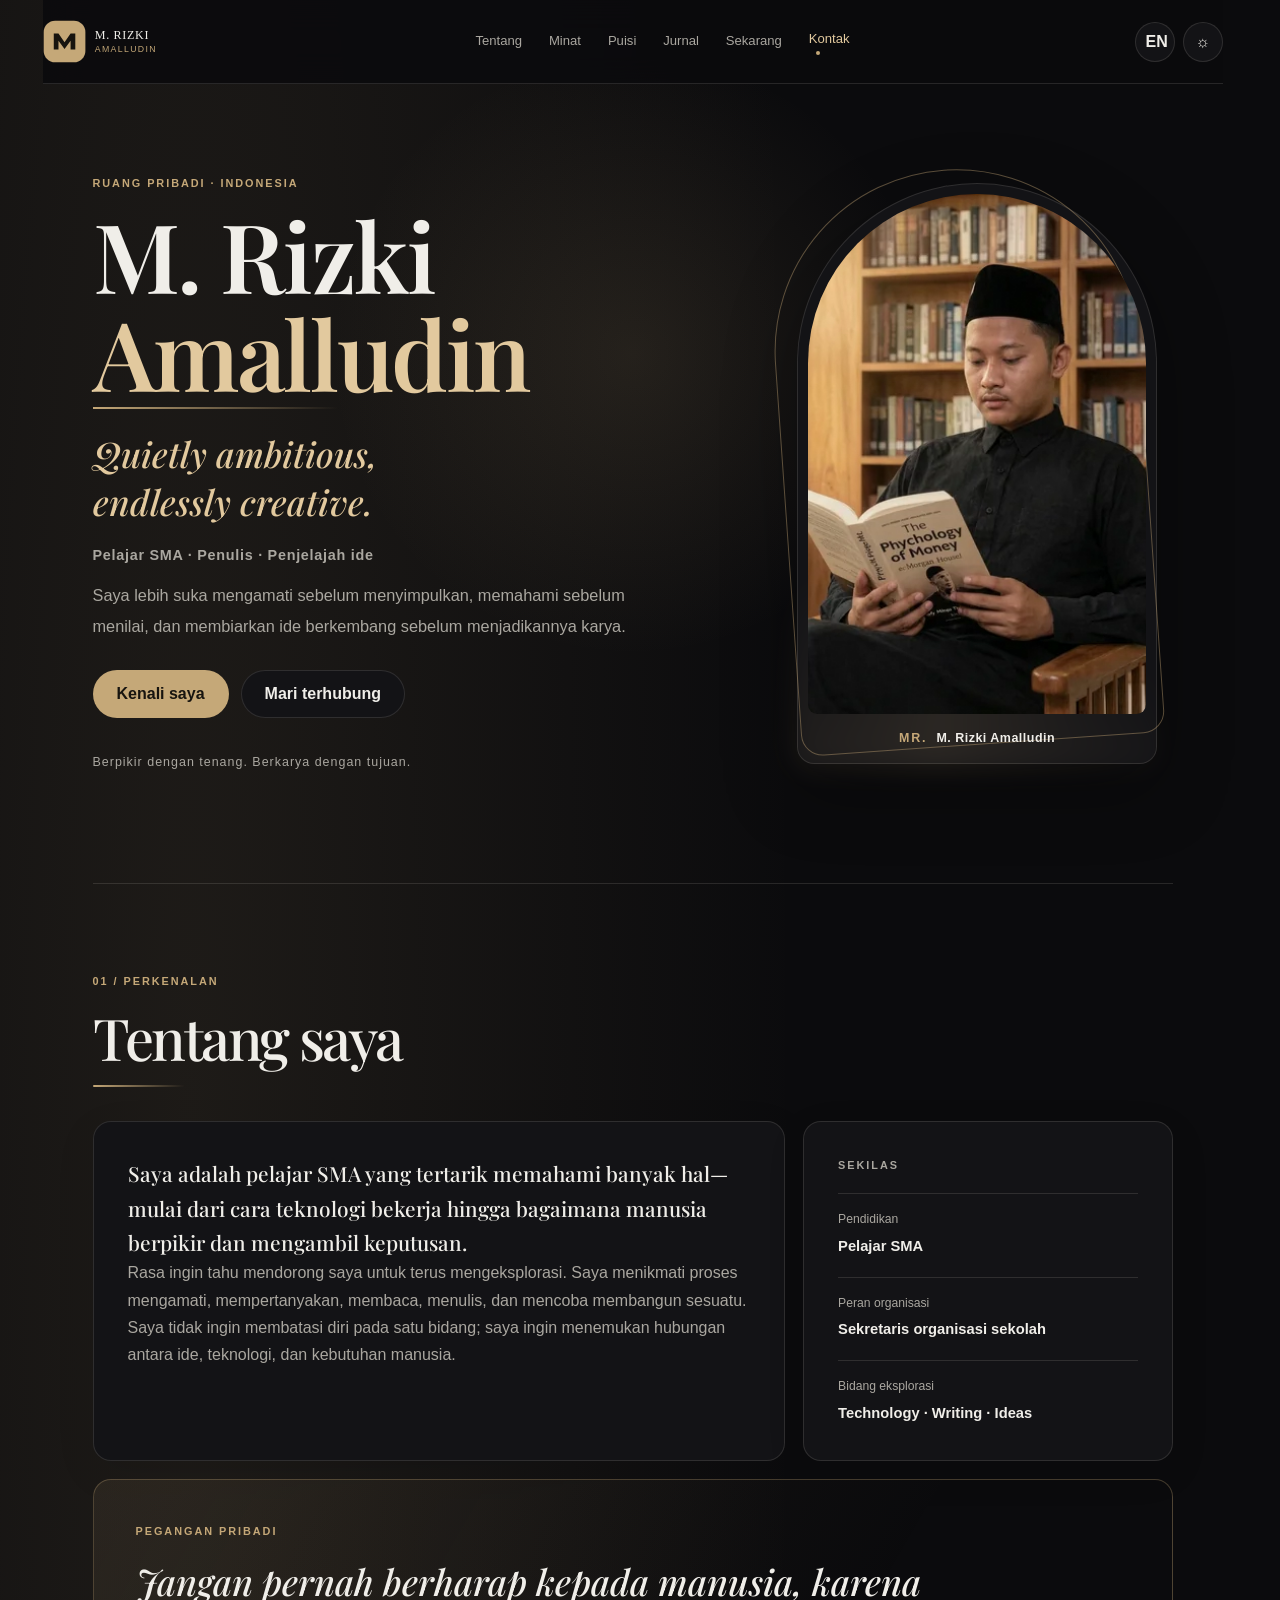
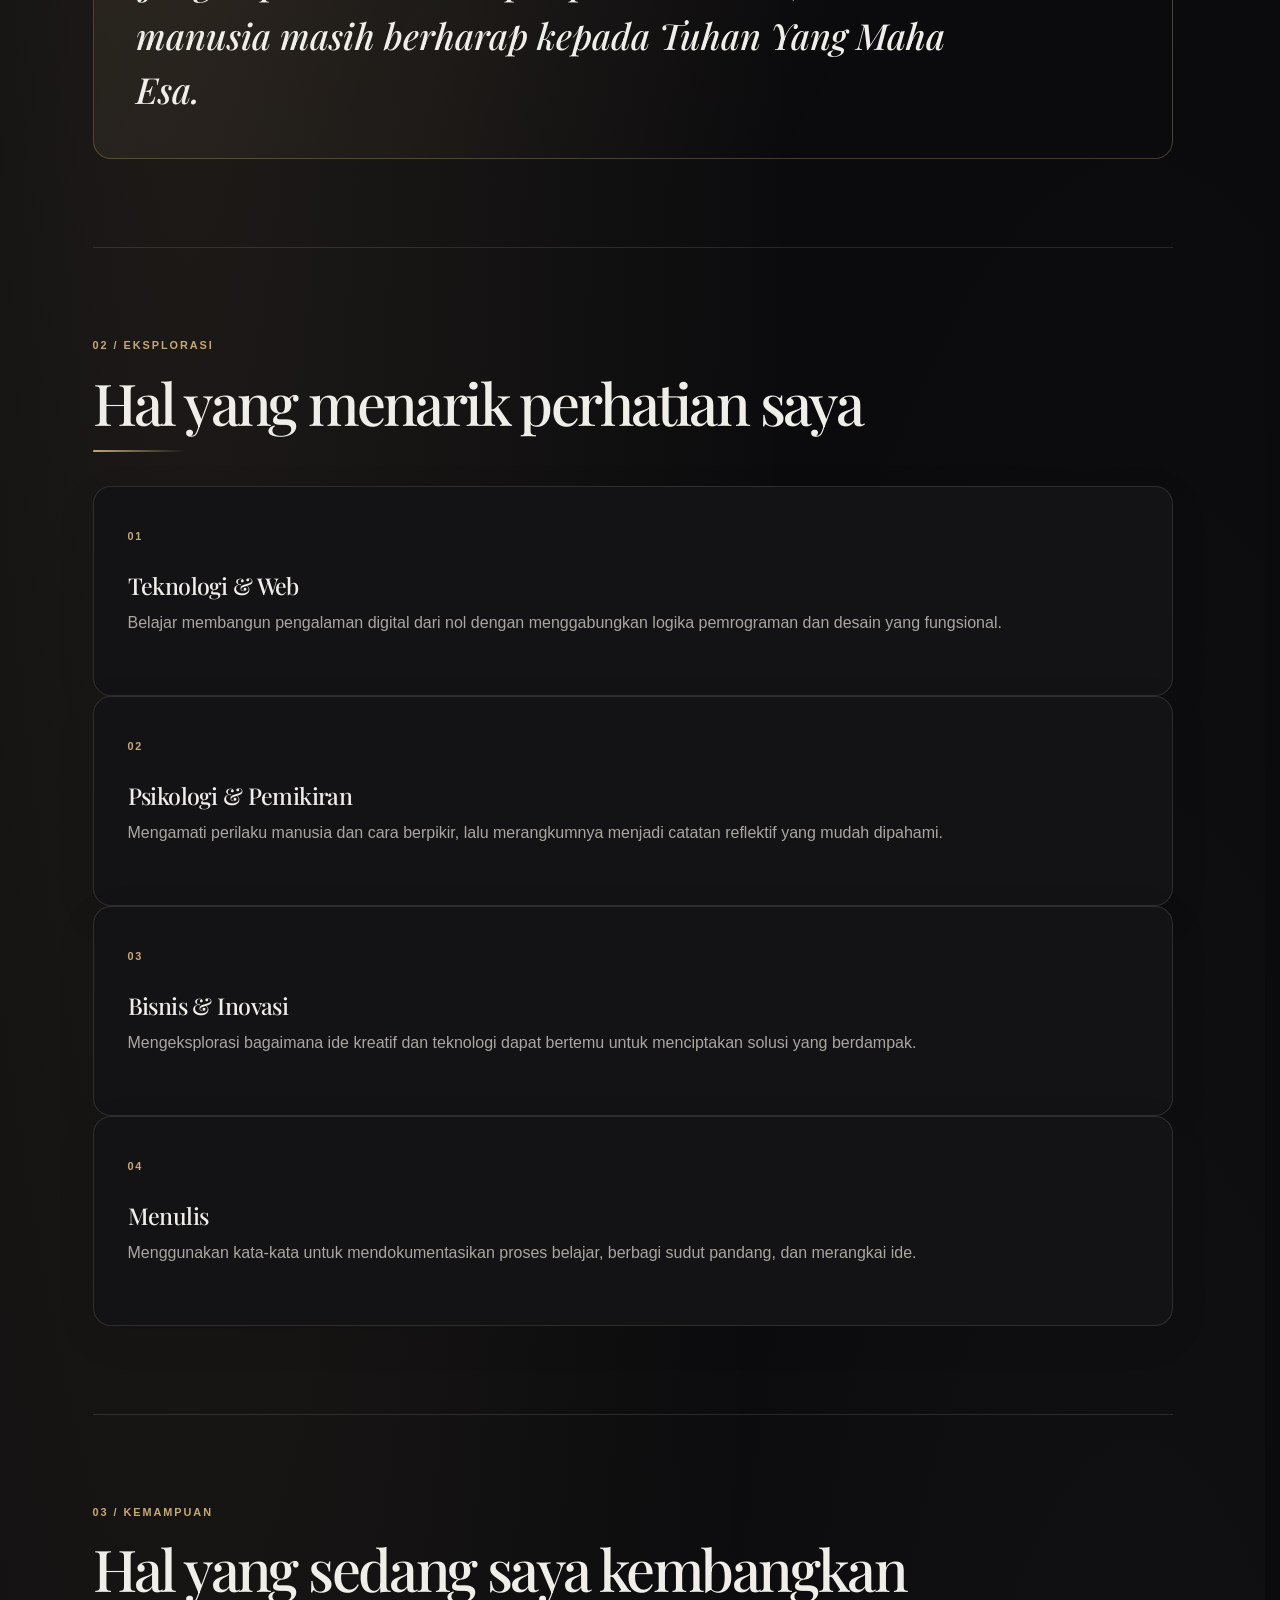
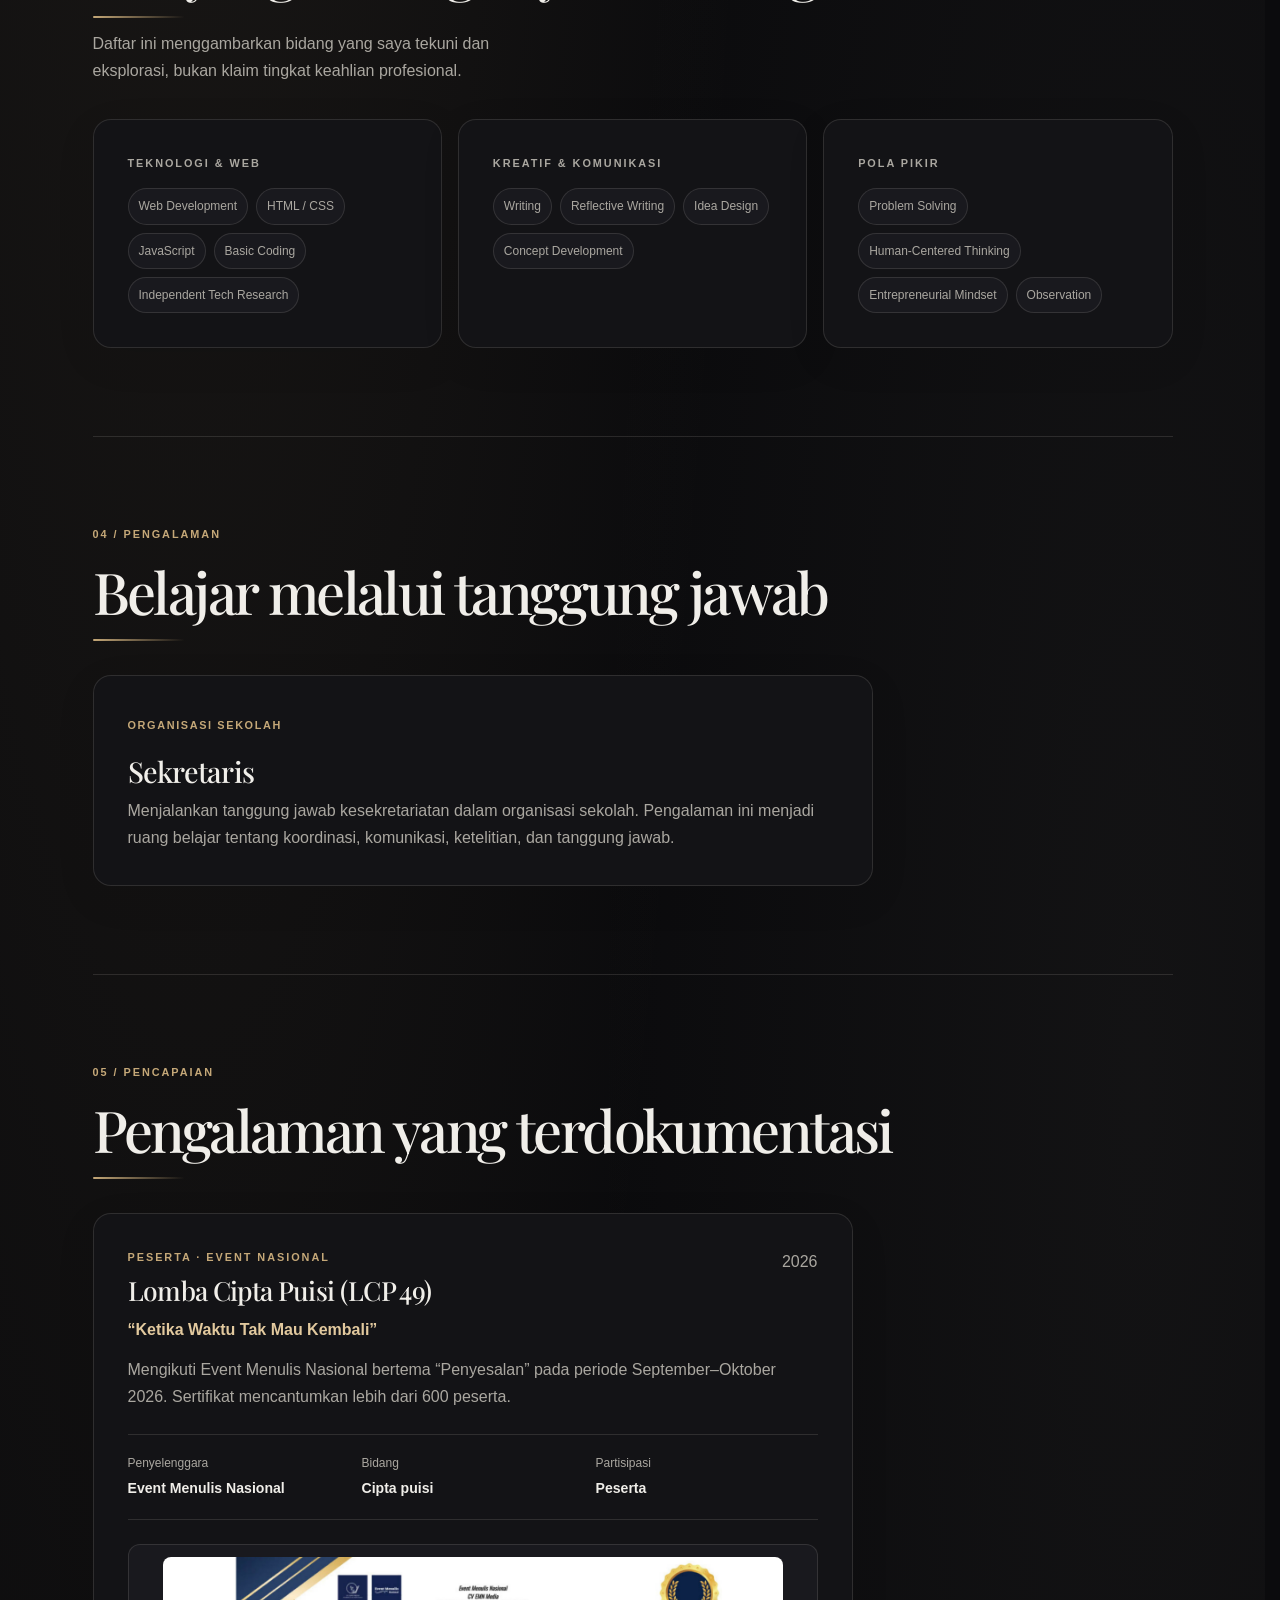
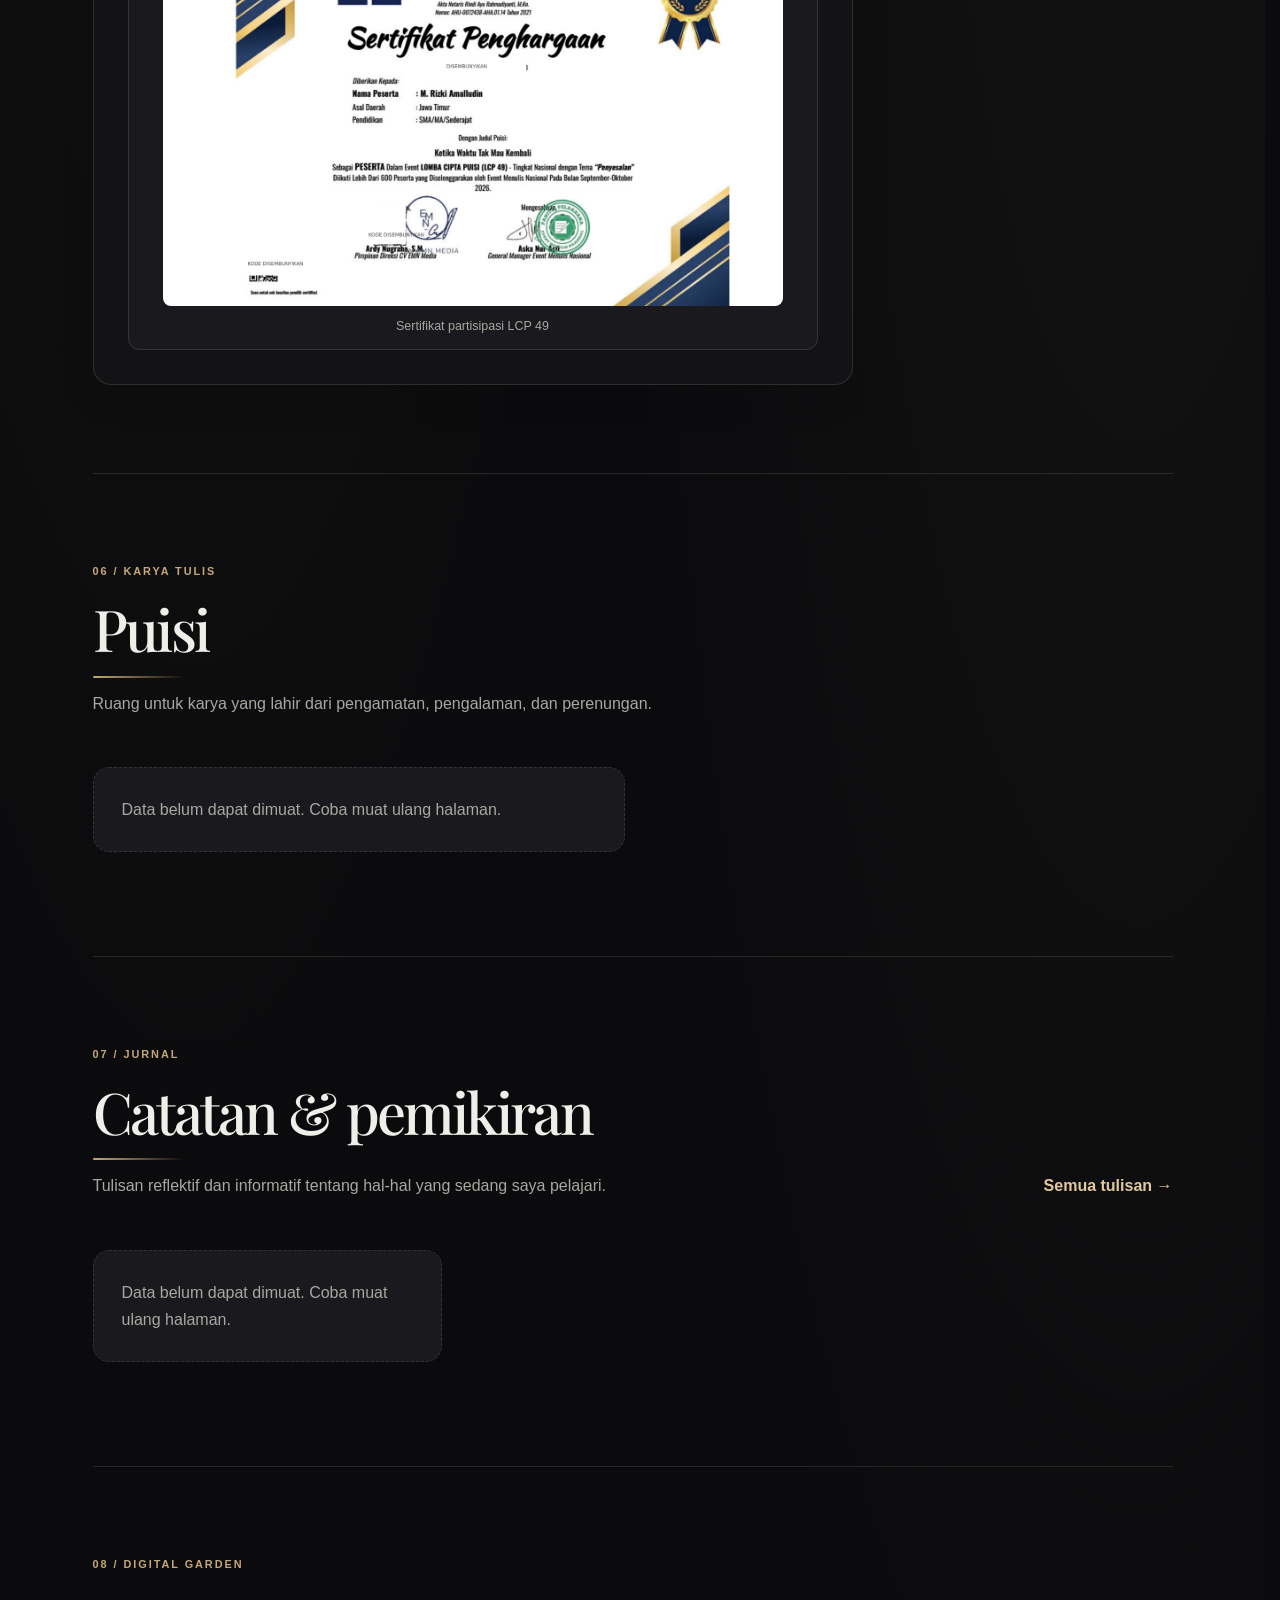
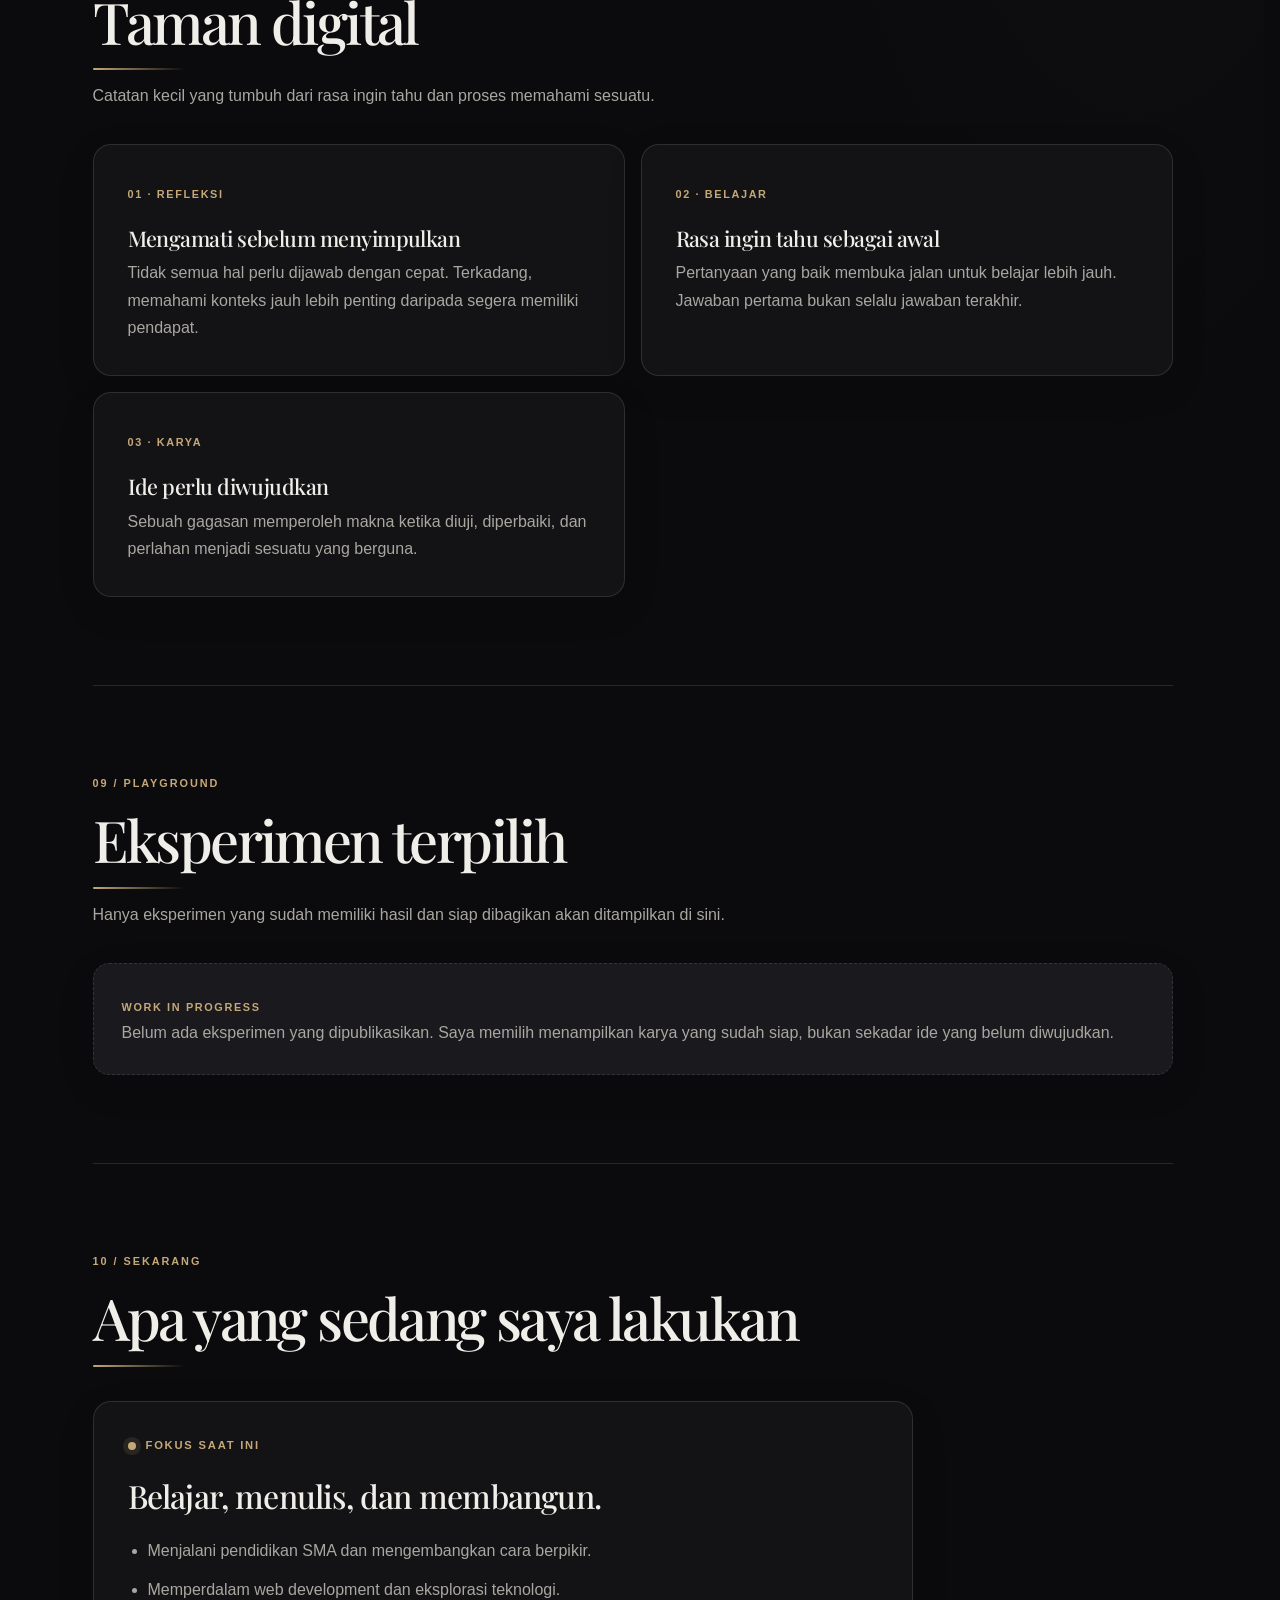
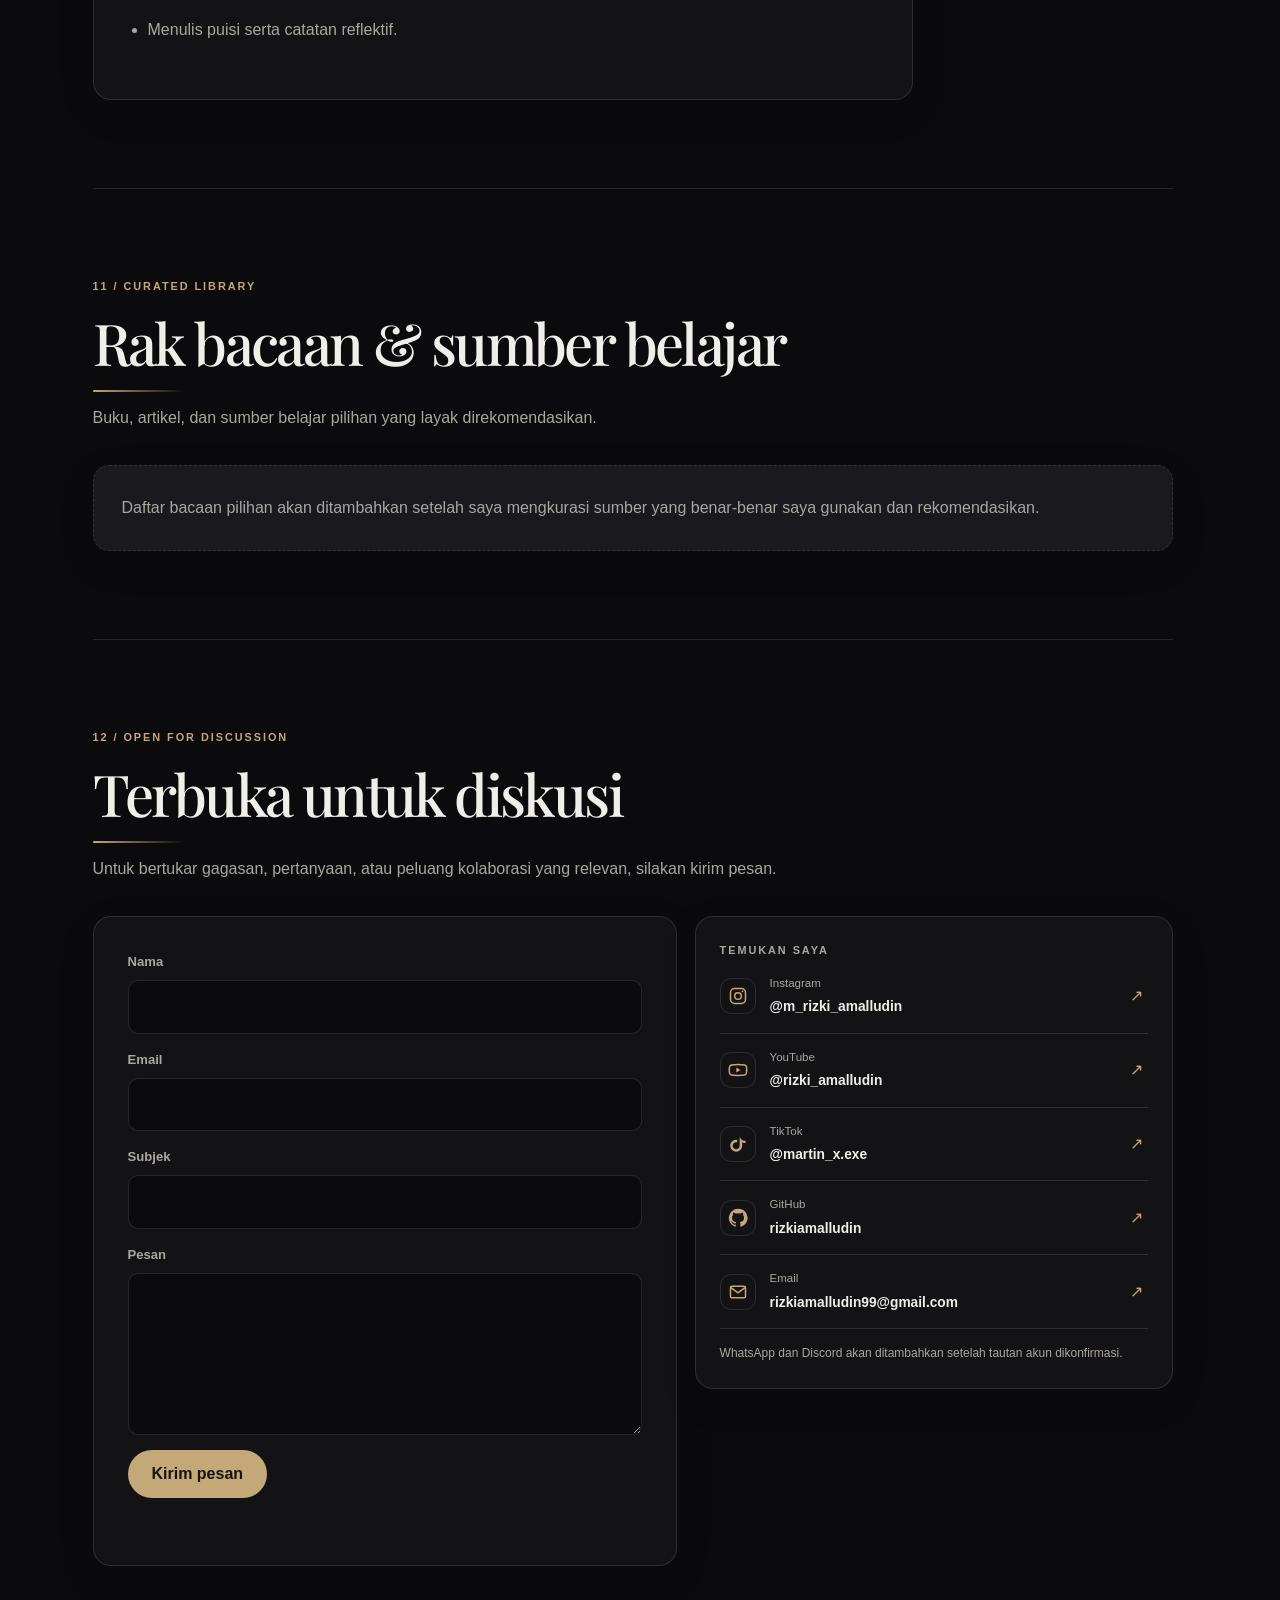
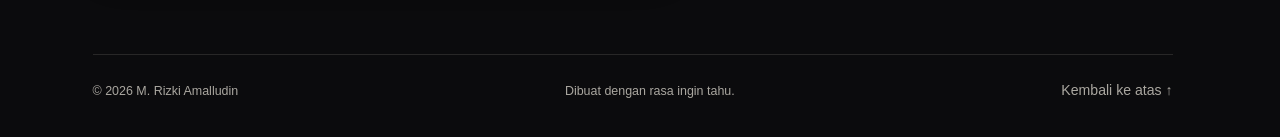
==== commit e128f0b8: "Repair favicon references on index.html" ====
--- a/index.html
+++ b/index.html
@@ -15,7 +15,7 @@
   <meta property="og:image" content="foto-saya.webp">
   <meta name="color-scheme" content="dark light">
   <title>M. Rizki Amalludin — Quietly Ambitious</title>
-  <link rel="icon" type="image/svg+xml" href="favicon.svg">
+
   <link rel="preconnect" href="https://fonts.googleapis.com">
   <link rel="preconnect" href="https://fonts.gstatic.com" crossorigin>
   <link href="https://fonts.googleapis.com/css2?family=DM+Sans:wght@400;500;600;700&family=Playfair+Display:ital,wght@0,500;0,600;0,700;1,500;1,600&display=swap" rel="stylesheet">
@@ -25,6 +25,9 @@
   <script type="application/ld+json">
   {"@context":"https://schema.org","@type":"Person","name":"M. Rizki Amalludin","url":"https://myprofil-rizki.vercel.app/","description":"Student, writer, and independent learner exploring technology, human thinking, business, and creativity.","sameAs":["https://github.com/rizkiamalludin","https://instagram.com/m_rizki_amalludin","https://youtube.com/@rizki_amalludin","https://www.tiktok.com/@martin_x.exe"]}
   </script>
+  <link rel="icon" href="/favicon.svg?v=20261125-2" type="image/svg+xml" sizes="any">
+  <link rel="shortcut icon" href="/favicon.svg?v=20261125-2" type="image/svg+xml">
+  <link rel="manifest" href="/site.webmanifest">
 </head>
 <body data-page="home">
   <div class="page-loader" id="page-loader" role="status" aria-live="polite">
--- a/style.css
+++ b/style.css
@@ -392,3 +392,88 @@
   .hero-copy>*,.profile-frame,.loader-inner img,.loader-track span{animation:none!important}
   .has-reveal .reveal{opacity:1;transform:none}
 }
+
+
+/* Refined motion system */
+.hero{position:relative;isolation:isolate}
+.hero::before{
+  content:"";position:absolute;inset:-4% -7%;z-index:-1;pointer-events:none;
+  background:radial-gradient(420px circle at var(--hero-x,50%) var(--hero-y,35%),rgba(197,168,120,.13),transparent 72%);
+  opacity:.9;transition:opacity .35s ease
+}
+.hero-copy{position:relative;z-index:1}
+.hero-copy>*{opacity:0;animation:hero-enter .85s cubic-bezier(.2,.75,.25,1) forwards}
+.hero-copy>.eyebrow{animation-delay:.08s}
+.hero-copy>h1{animation-delay:.16s}
+.hero-copy>.hero-tagline{animation-delay:.24s}
+.hero-copy>.hero-role{animation-delay:.32s}
+.hero-copy>.hero-description{animation-delay:.40s}
+.hero-copy>.hero-actions{animation-delay:.48s}
+.hero-copy>.hero-note{animation-delay:.56s}
+@keyframes hero-enter{from{opacity:0;transform:translate3d(0,24px,0);filter:blur(5px)}to{opacity:1;transform:translate3d(0,0,0);filter:blur(0)}}
+.profile-frame{animation:photo-enter .95s .2s cubic-bezier(.2,.75,.25,1) both,photo-float 7s 1.2s ease-in-out infinite}
+@keyframes photo-enter{from{opacity:0;transform:translate3d(0,30px,0) scale(.94)}to{opacity:1;transform:translate3d(0,0,0) scale(1)}}
+@keyframes photo-float{0%,100%{translate:0 0}50%{translate:0 -8px}}
+.profile-accent{animation:accent-breathe 8s ease-in-out infinite}
+@keyframes accent-breathe{0%,100%{transform:rotate(-4deg) translateY(0)}50%{transform:rotate(-2deg) translateY(-5px)}}
+.profile-photo{transform:perspective(900px) rotateX(var(--photo-rx,0deg)) rotateY(var(--photo-ry,0deg));transition:transform .24s ease-out,filter .35s ease}
+.profile-frame::after{
+  content:"";position:absolute;inset:-7px;z-index:-2;border-radius:inherit;
+  background:conic-gradient(from 30deg,transparent 0 30%,rgba(197,168,120,.45),transparent 58% 100%);
+  filter:blur(13px);opacity:.3;animation:halo-turn 18s linear infinite;pointer-events:none
+}
+@keyframes halo-turn{to{rotate:360deg}}
+.hero-copy h1 span{position:relative}
+.hero-copy h1 span::after{
+  content:"";position:absolute;left:0;bottom:-7px;width:42%;height:2px;
+  background:linear-gradient(90deg,var(--accent),transparent);transform-origin:left;
+  animation:underline-grow 1s .8s cubic-bezier(.2,.7,.2,1) both
+}
+@keyframes underline-grow{from{transform:scaleX(0);opacity:0}to{transform:scaleX(1);opacity:1}}
+.section-heading h2{position:relative;display:inline-block}
+.section-heading h2::after{
+  content:"";display:block;width:34px;height:2px;margin-top:13px;border-radius:2px;
+  background:linear-gradient(90deg,var(--accent),transparent);transition:width .75s cubic-bezier(.2,.7,.2,1)
+}
+.section-heading.reveal.visible h2::after{width:92px}
+.has-reveal .reveal{transition-delay:var(--reveal-delay,0ms)}
+.has-reveal .reveal.visible{filter:blur(0)}
+.surface-card,.poem-card,.post-card,.garden-note,.interest-card,.achievement-card{
+  transform-style:preserve-3d;backface-visibility:hidden
+}
+@media(hover:hover) and (pointer:fine){
+  .interest-card:hover,.poem-card:hover,.garden-note:hover,.post-card:hover{
+    transform:perspective(900px) rotateX(var(--tilt-x,0deg)) rotateY(var(--tilt-y,0deg)) translateY(-5px);
+    border-color:rgba(197,168,120,.48);box-shadow:0 22px 58px rgba(0,0,0,.2)
+  }
+  .button{transform:translate3d(var(--mag-x,0px),var(--mag-y,0px),0);transition:transform .18s ease,background .2s ease,border-color .2s ease}
+  .button:hover{transform:translate3d(var(--mag-x,0px),calc(var(--mag-y,0px) - 2px),0)}
+}
+.route-transition{
+  position:fixed;inset:0;z-index:950;display:grid;place-items:center;padding:24px;
+  background:var(--bg);opacity:0;visibility:hidden;pointer-events:none;
+  transition:opacity .32s ease,visibility .32s ease
+}
+.route-transition.is-active{opacity:1;visibility:visible;pointer-events:auto}
+.route-transition-inner{display:grid;justify-items:center;gap:24px}
+.route-transition-inner img{width:148px;height:auto;animation:loader-breathe 1.4s ease-in-out infinite}
+.route-transition-line{display:block;width:88px;height:2px;overflow:hidden;background:var(--line);border-radius:99px}
+.route-transition-line::after{content:"";display:block;width:40%;height:100%;background:var(--accent);animation:loader-progress .8s ease-in-out infinite}
+.main-nav a.is-current{color:var(--accent-strong)}
+.main-nav a.is-current::after{content:"";display:block;width:4px;height:4px;margin-left:7px;border-radius:50%;background:var(--accent)}
+.site-header,.surface-card,.poem-card,.post-card,.garden-note,.interest-card,.stack-form input,.stack-form textarea{
+  transition:background-color .35s ease,border-color .35s ease,color .35s ease,box-shadow .35s ease
+}
+@media(max-width:760px){
+  .hero::before{background:radial-gradient(260px circle at 50% 30%,rgba(197,168,120,.10),transparent 75%)}
+  .profile-frame{animation:photo-enter .8s .15s cubic-bezier(.2,.75,.25,1) both}
+  .profile-frame::after{opacity:.18;filter:blur(10px)}
+  .hero-copy h1 span::after{bottom:-4px}
+  .back-to-top{width:44px;height:44px}
+}
+@media(prefers-reduced-motion:reduce){
+  .hero::before,.profile-frame::after,.profile-accent,.section-heading h2::after{animation:none!important;transition:none!important}
+  .hero-copy>*,.profile-frame{animation:none!important;opacity:1;filter:none;transform:none}
+  .route-transition,.route-transition-inner img,.route-transition-line::after{animation:none!important;transition:none!important}
+  .route-transition{display:none}
+}
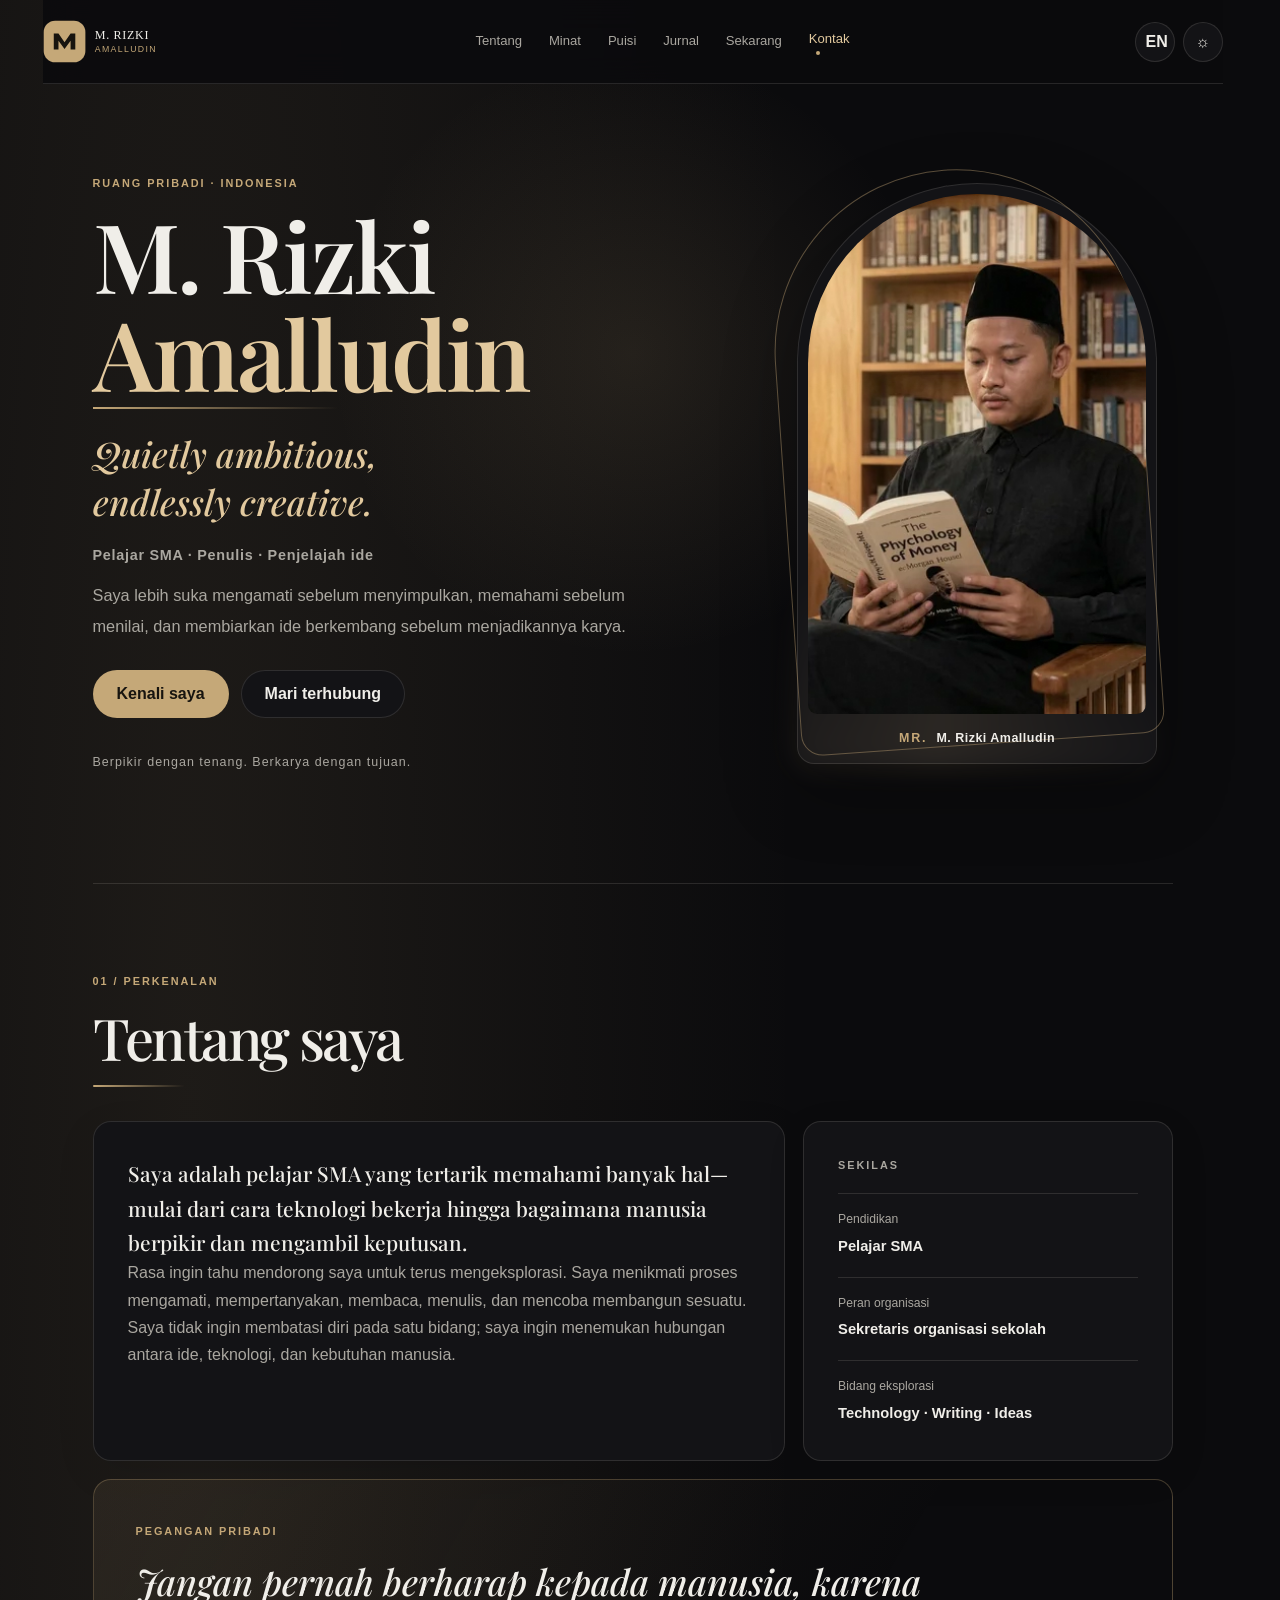
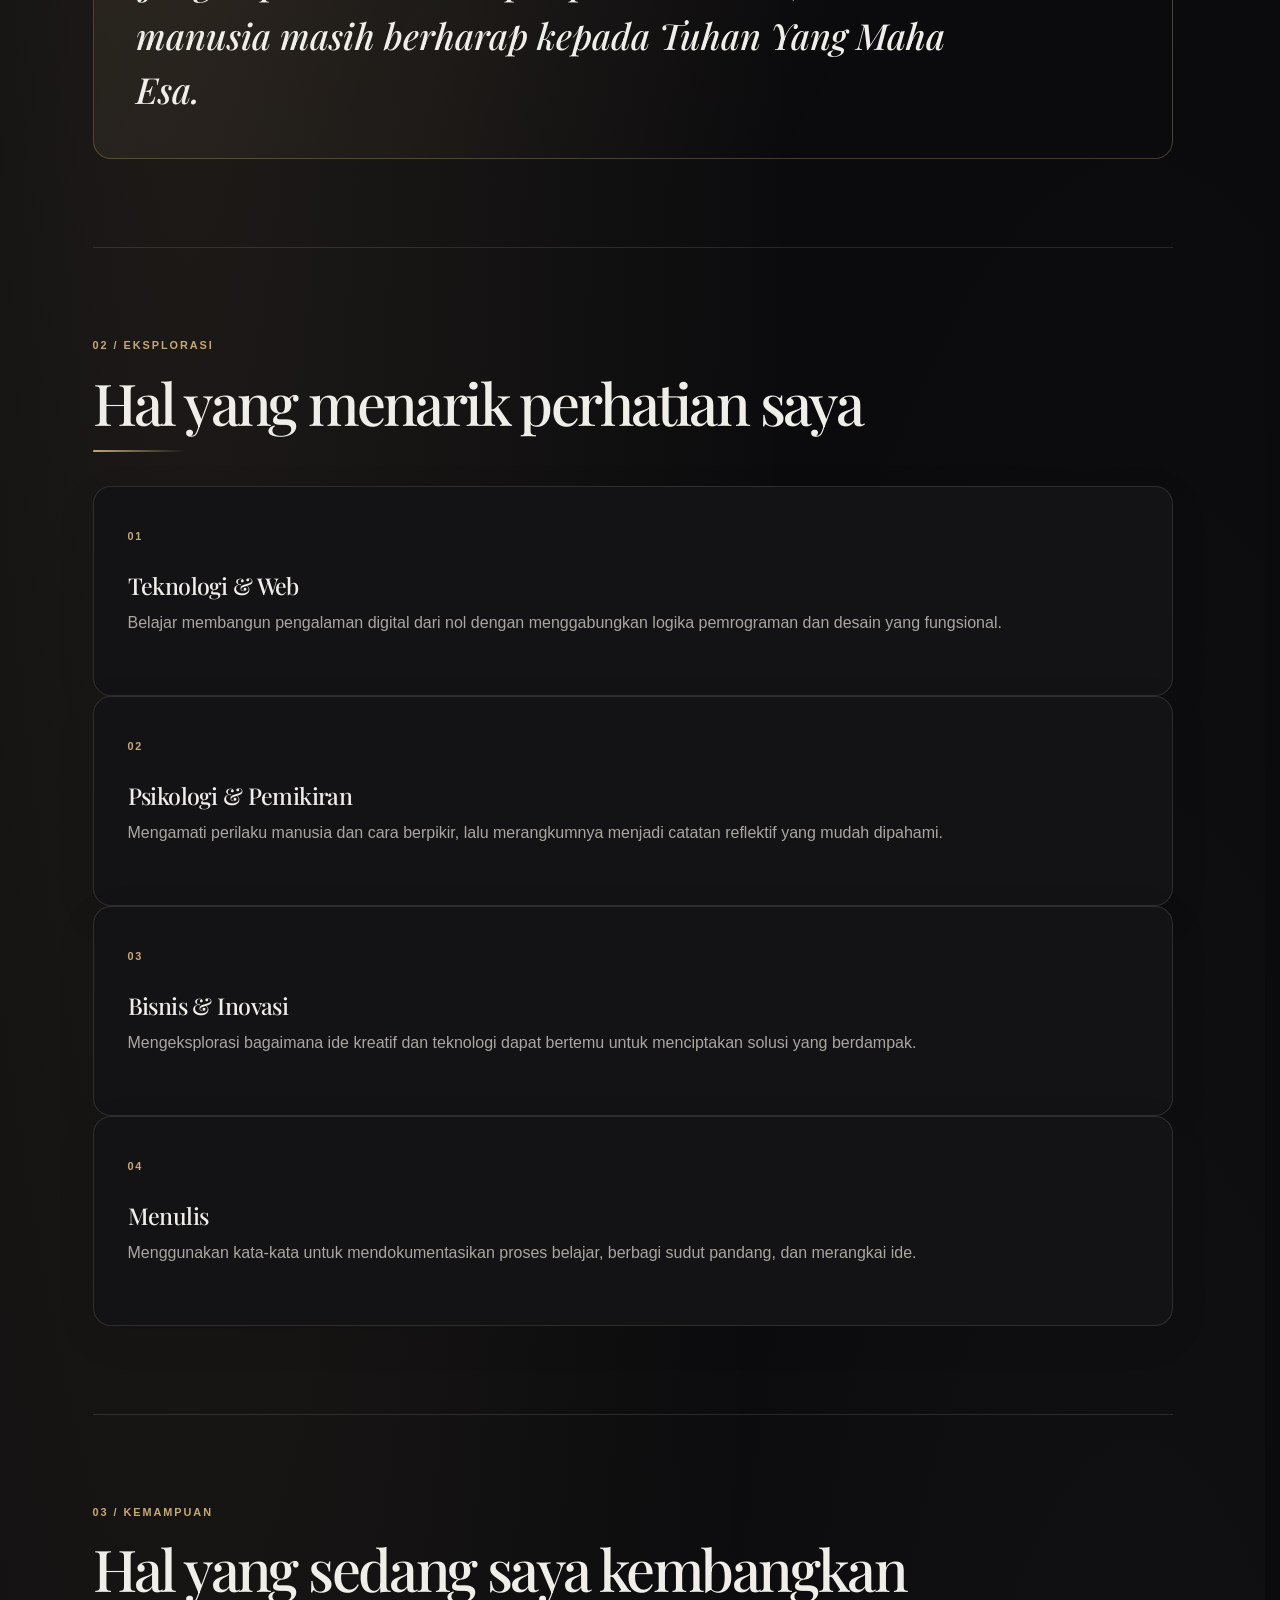
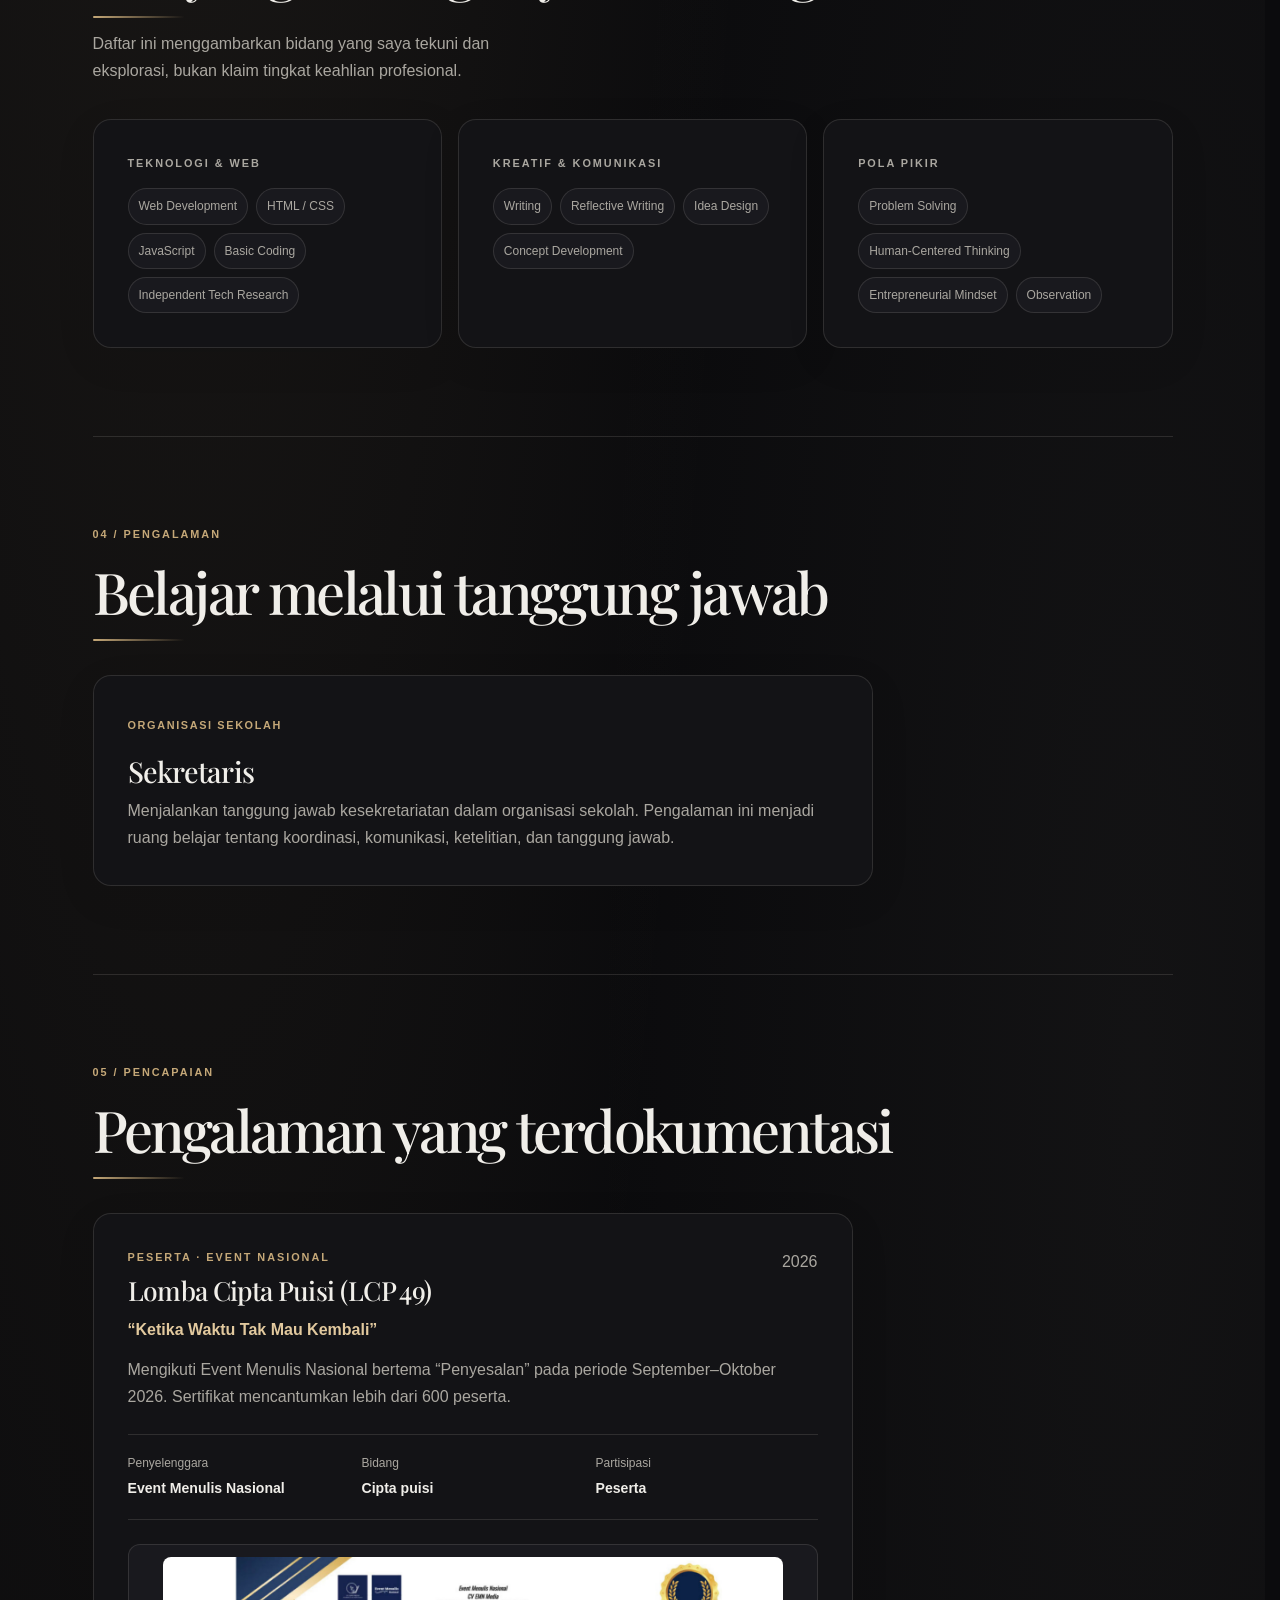
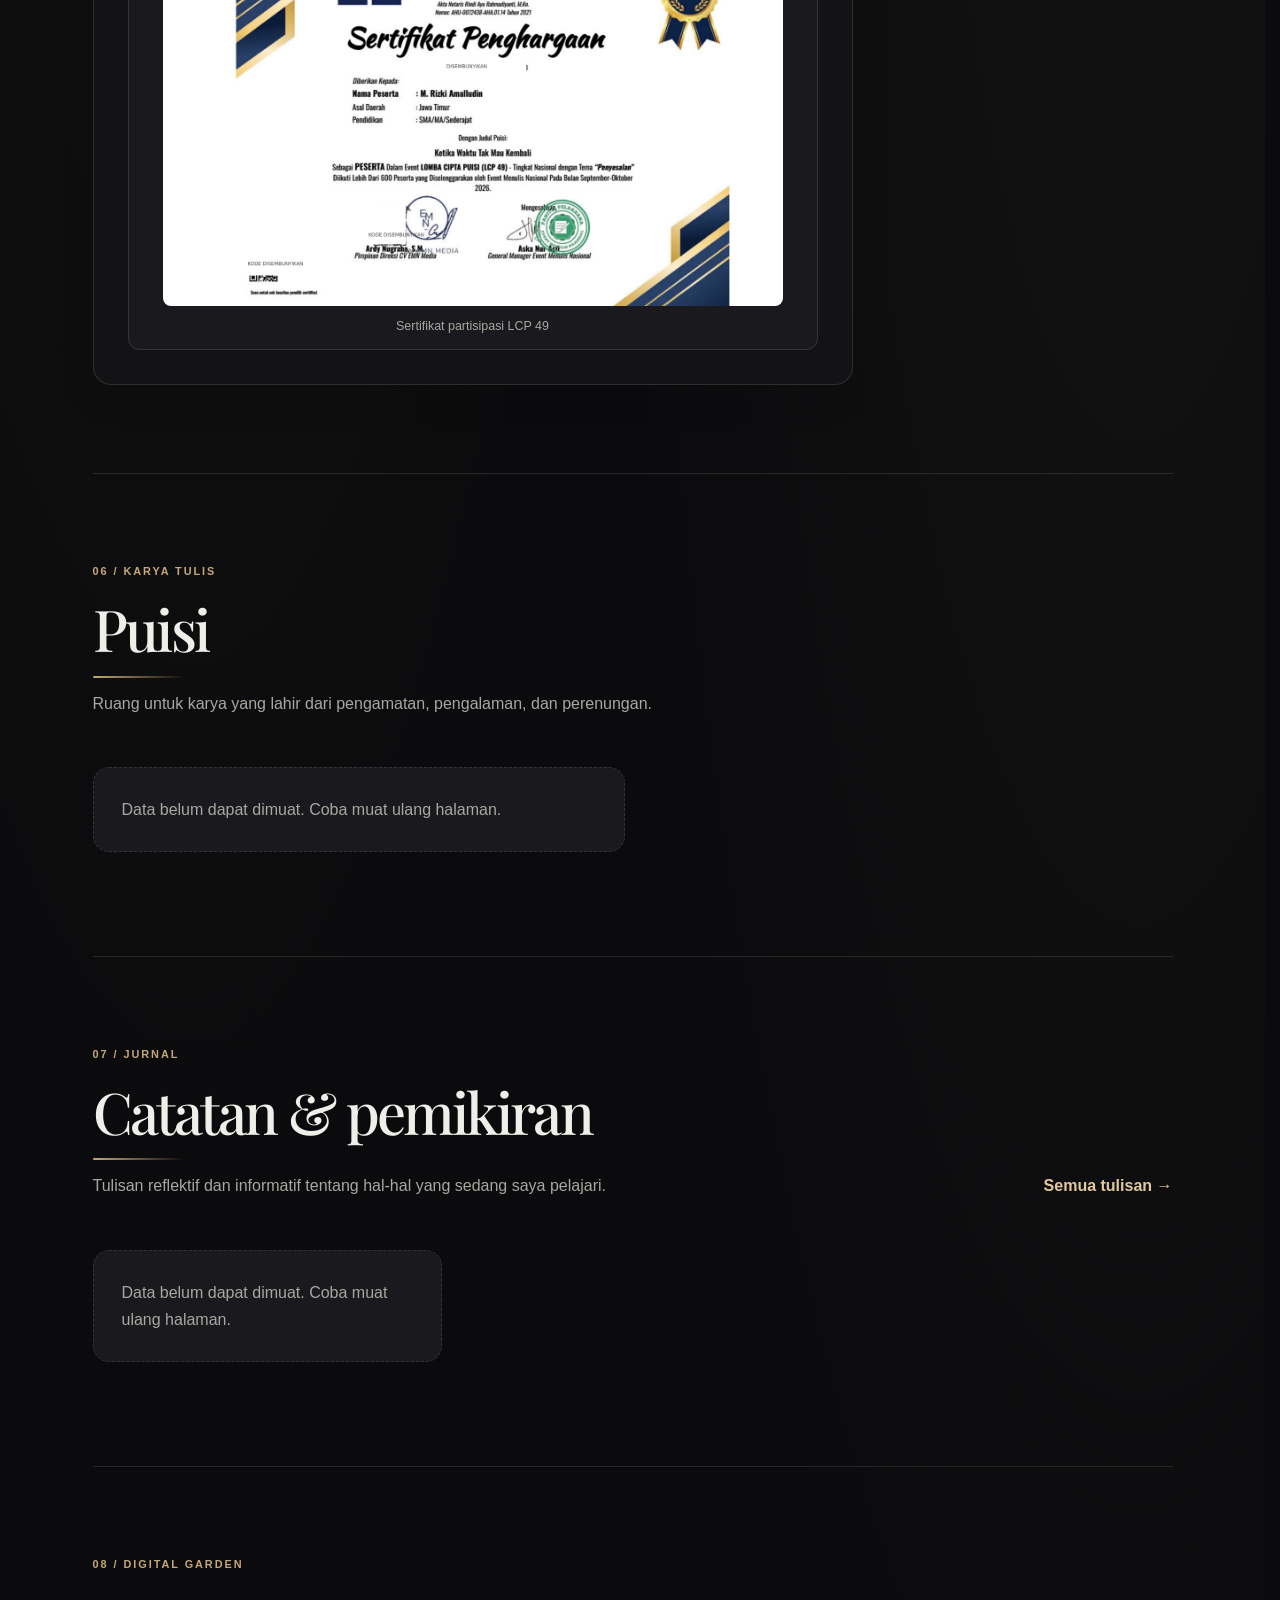
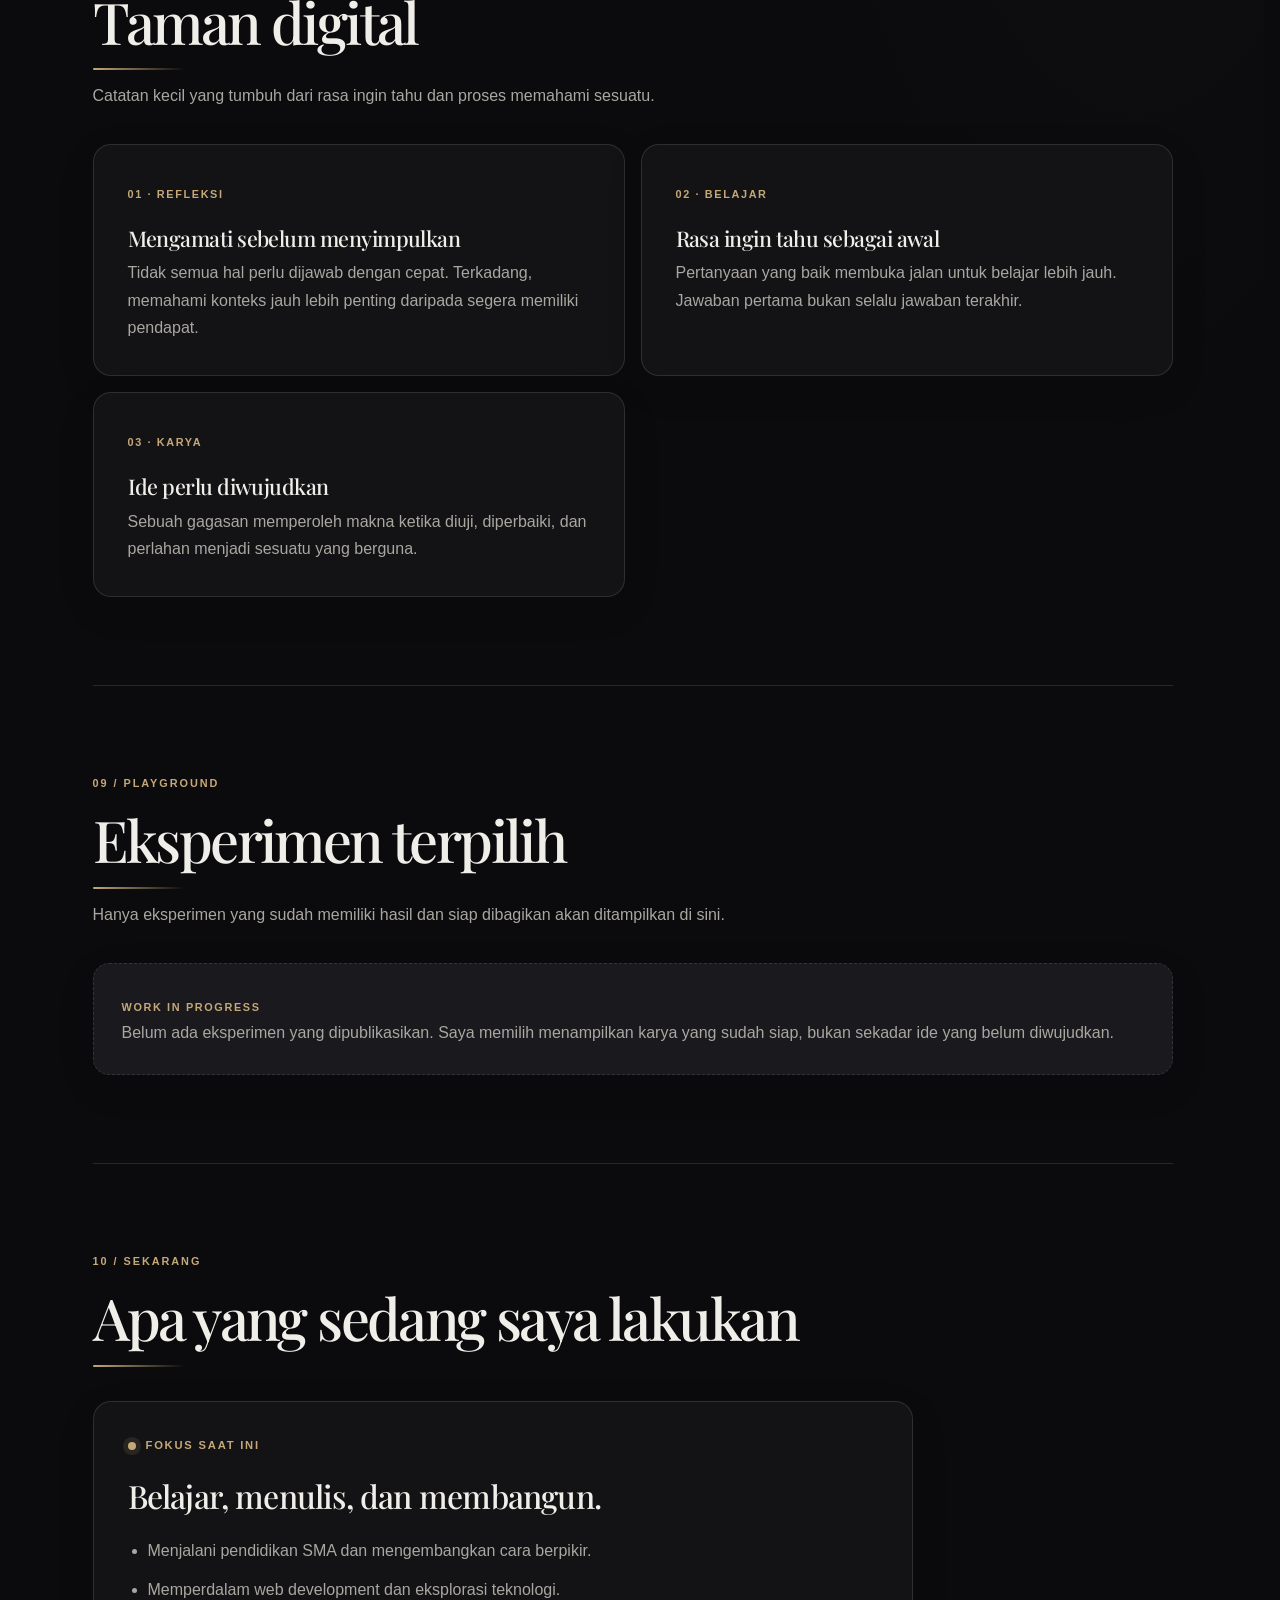
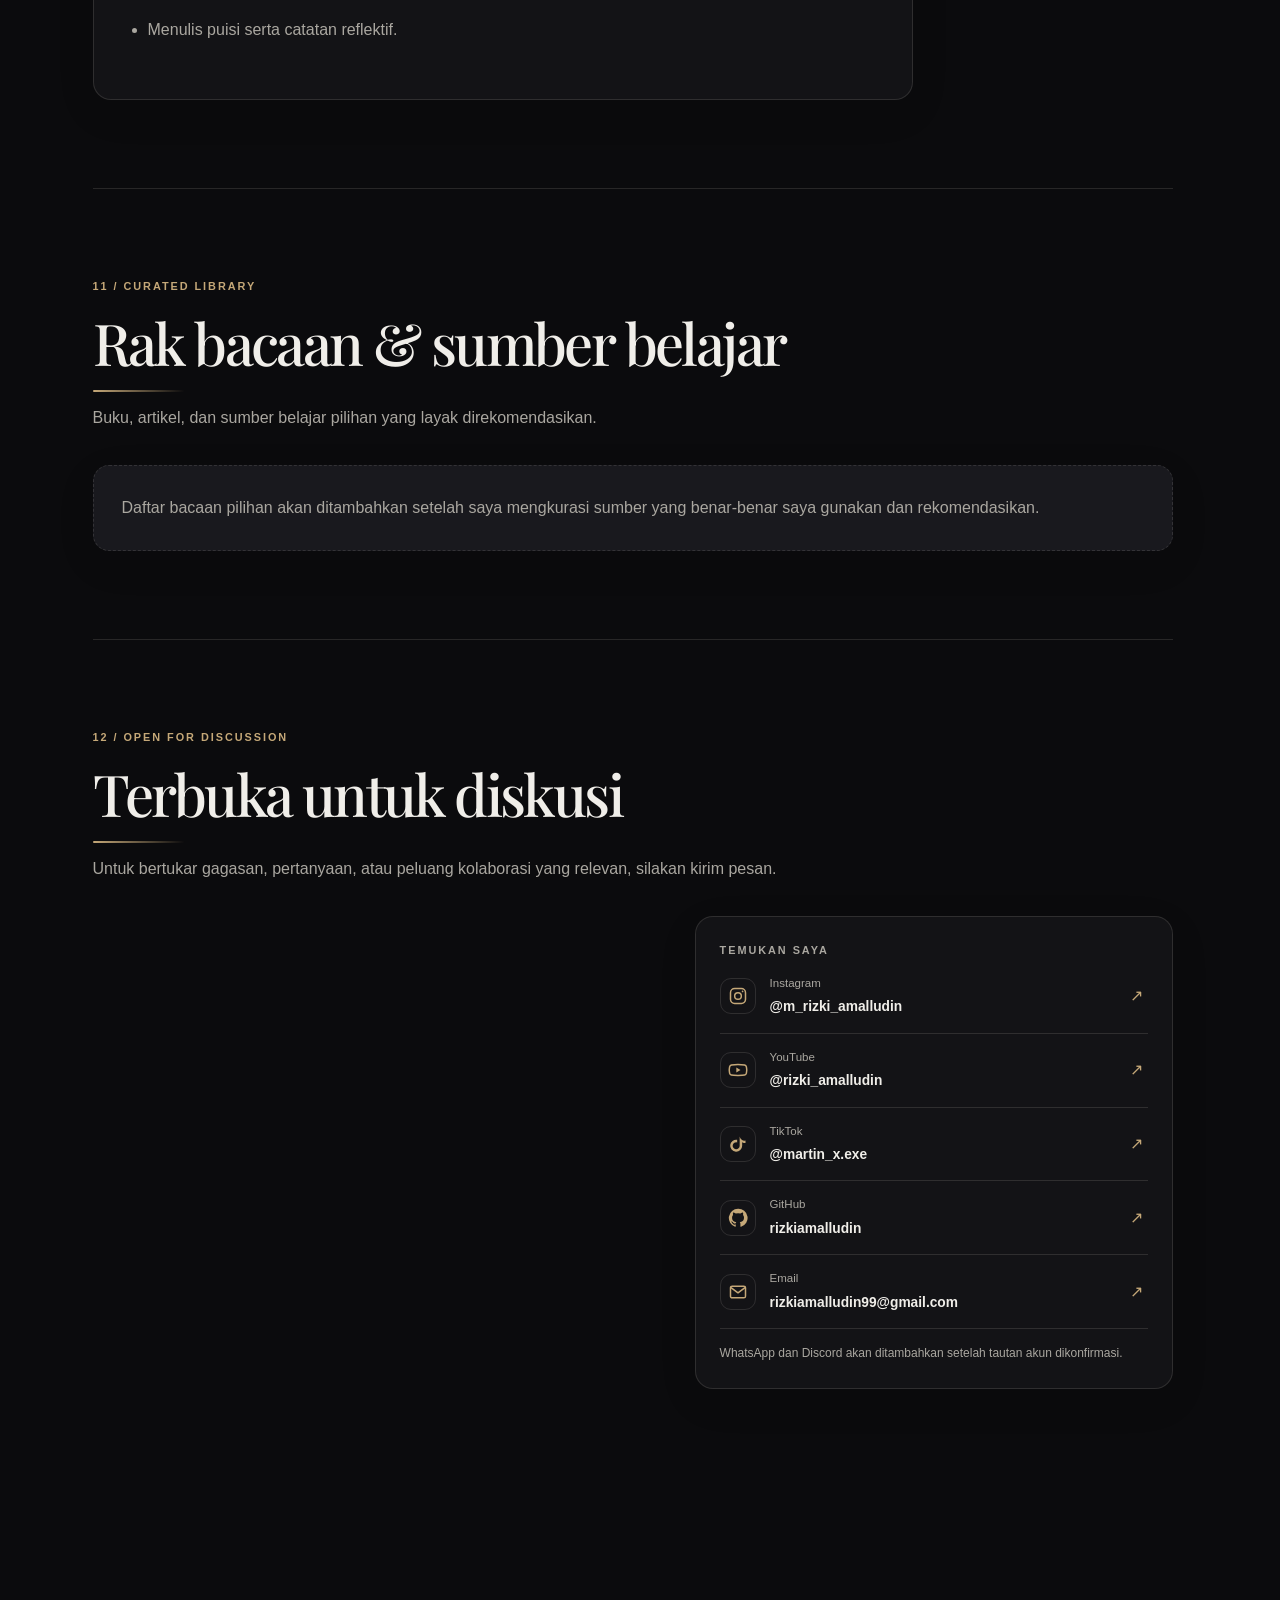
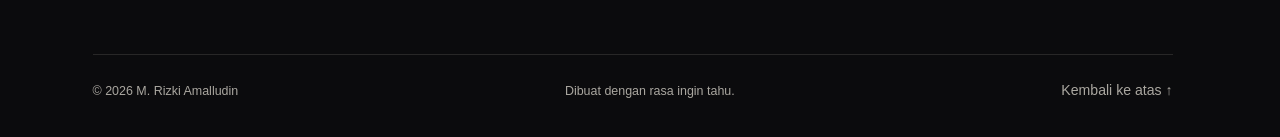
==== commit c5616c5c: "Sync favicon and loading logo (index.html)" ====
--- a/index.html
+++ b/index.html
@@ -25,21 +25,22 @@
   <script type="application/ld+json">
   {"@context":"https://schema.org","@type":"Person","name":"M. Rizki Amalludin","url":"https://myprofil-rizki.vercel.app/","description":"Student, writer, and independent learner exploring technology, human thinking, business, and creativity.","sameAs":["https://github.com/rizkiamalludin","https://instagram.com/m_rizki_amalludin","https://youtube.com/@rizki_amalludin","https://www.tiktok.com/@martin_x.exe"]}
   </script>
-  <link rel="icon" href="/favicon.svg?v=20261125-2" type="image/svg+xml" sizes="any">
-  <link rel="shortcut icon" href="/favicon.svg?v=20261125-2" type="image/svg+xml">
+
+  <link rel="icon" href="/favicon.svg?v=20261125-3" type="image/svg+xml" sizes="any">
+  <link rel="shortcut icon" href="/favicon.svg?v=20261125-3" type="image/svg+xml">
   <link rel="manifest" href="/site.webmanifest">
 </head>
 <body data-page="home">
   <div class="page-loader" id="page-loader" role="status" aria-live="polite">
     <div class="loader-inner">
-      <img src="logo.svg" alt="" width="148" height="48">
+      <img src="/favicon.svg?v=20261125-3" alt="" width="84" height="84">
       <span class="loader-caption" data-id="Menyiapkan ruang..." data-en="Preparing this space...">Menyiapkan ruang...</span>
       <span class="loader-track" aria-hidden="true"><span></span></span>
     </div>
   </div>
   <div class="route-transition" id="route-transition" aria-hidden="true">
     <div class="route-transition-inner">
-      <img src="logo.svg" alt="" width="148" height="48">
+      <img src="/favicon.svg?v=20261125-3" alt="" width="84" height="84">
       <span class="route-transition-line"></span>
     </div>
   </div>
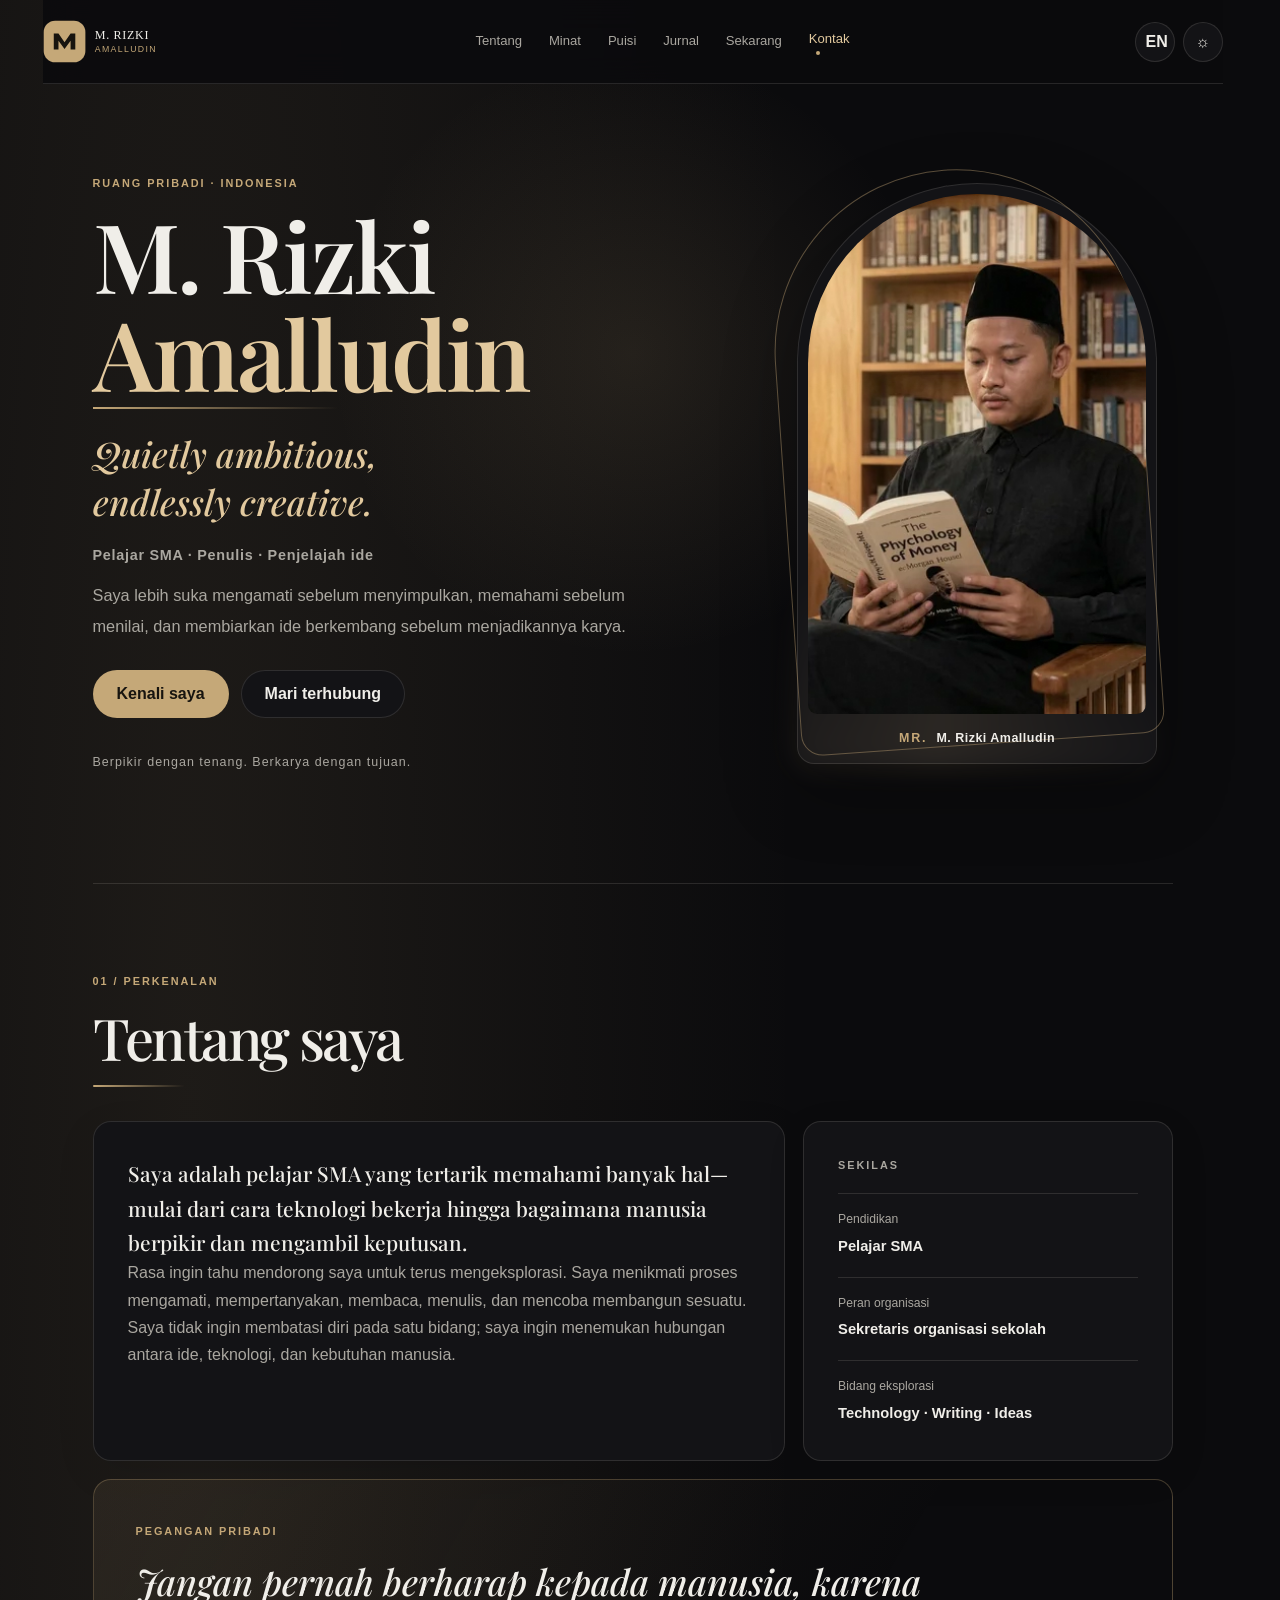
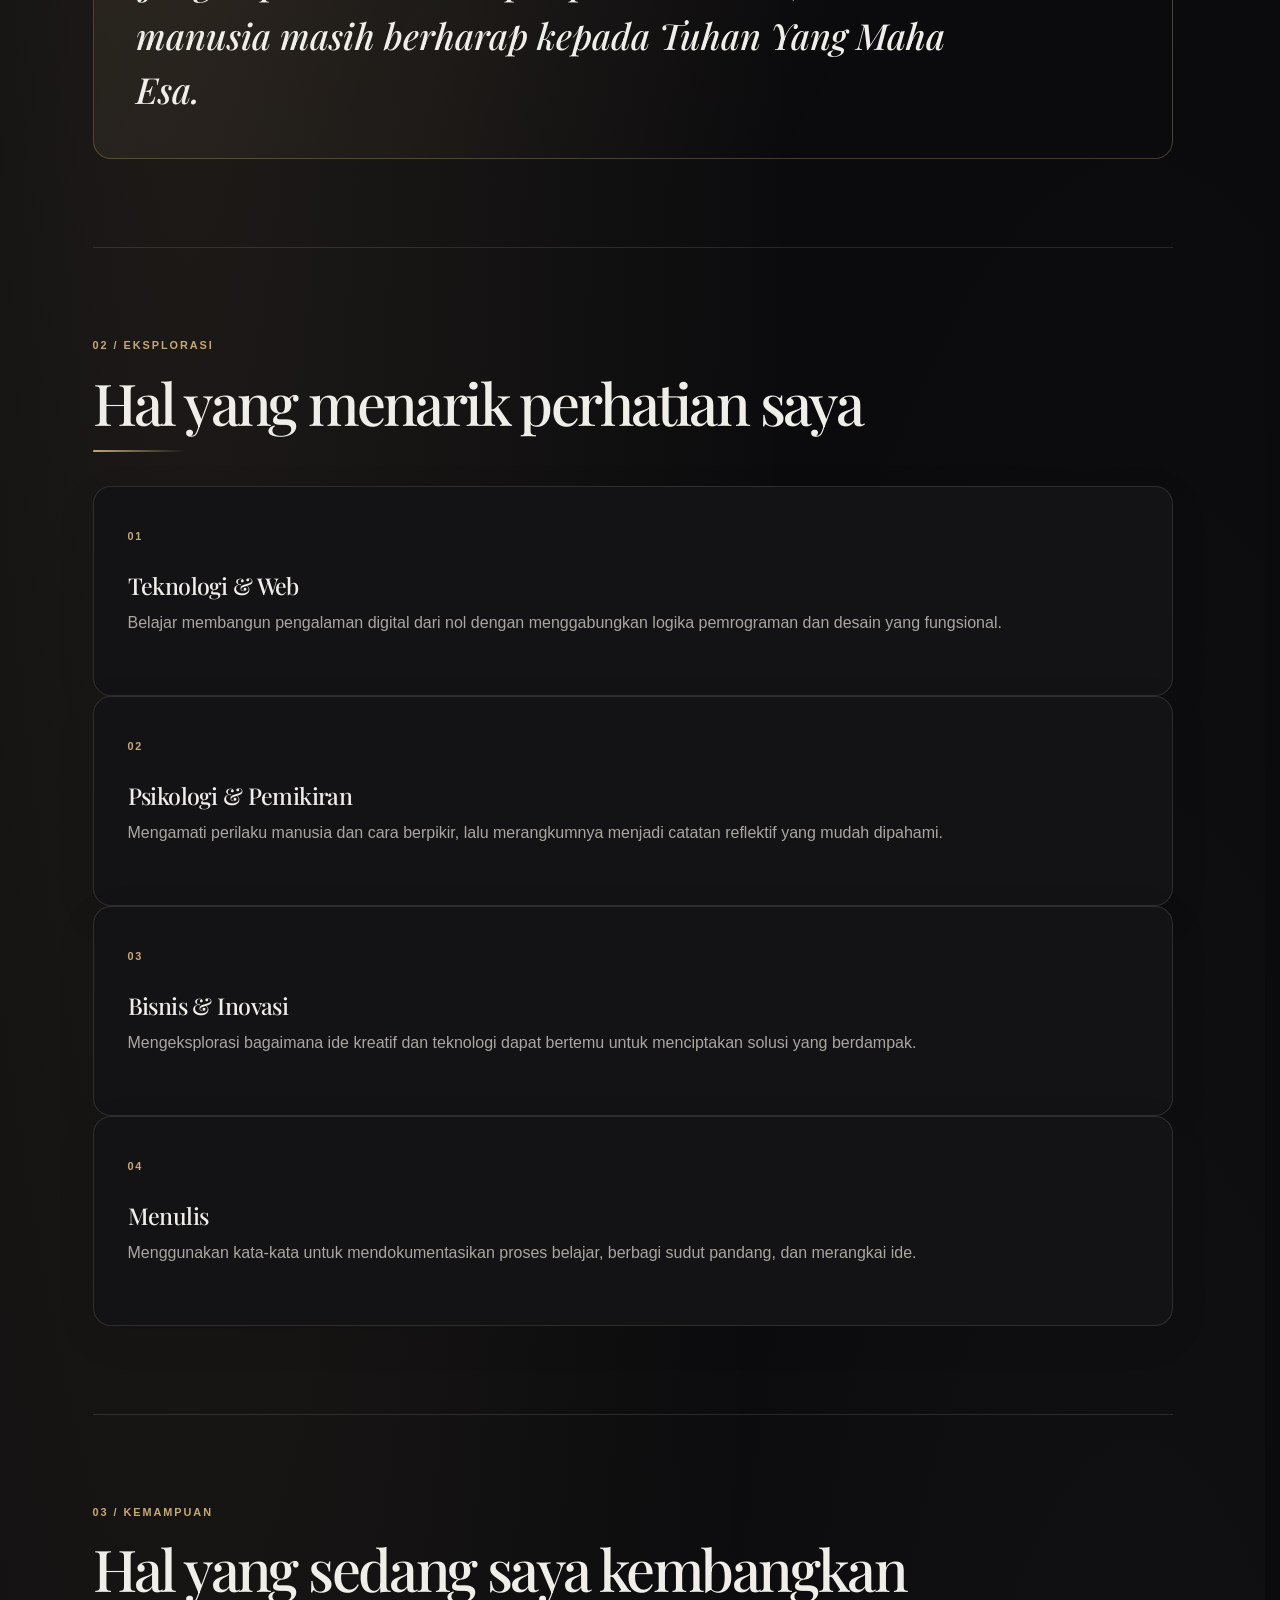
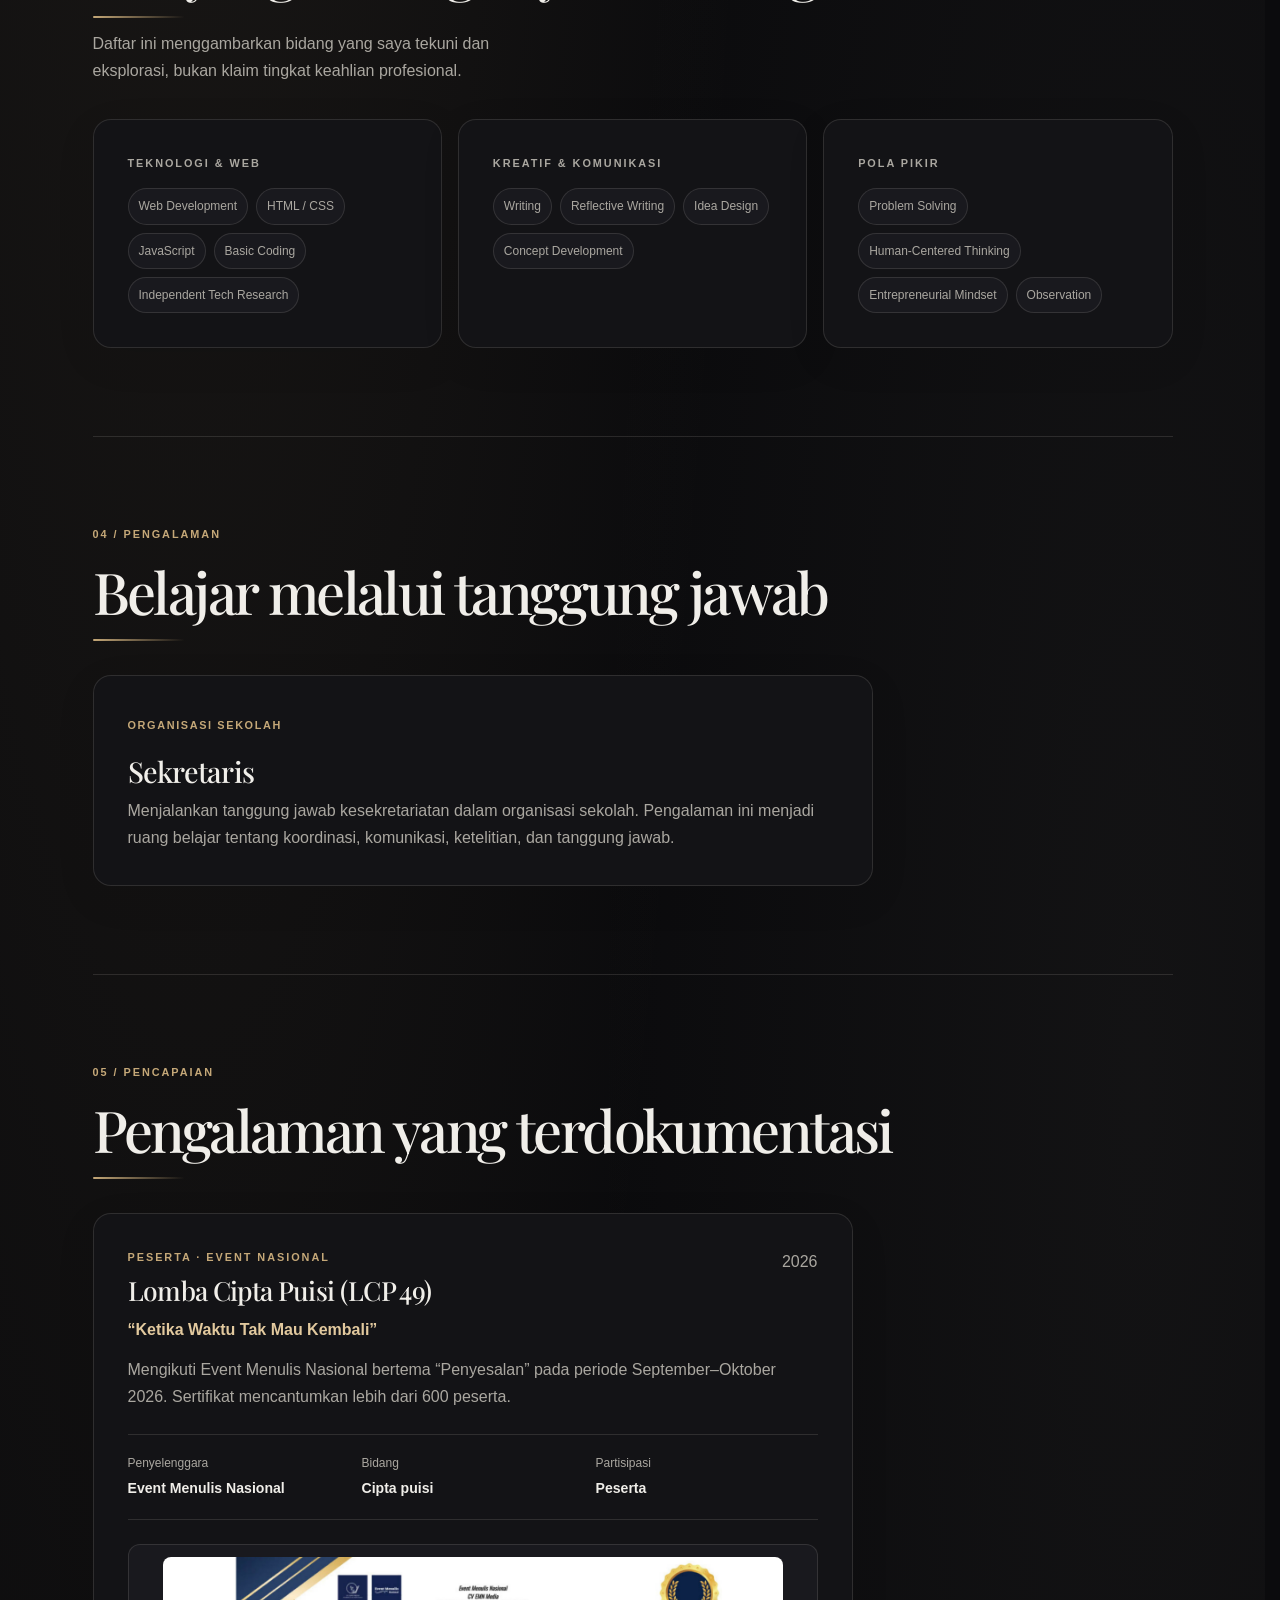
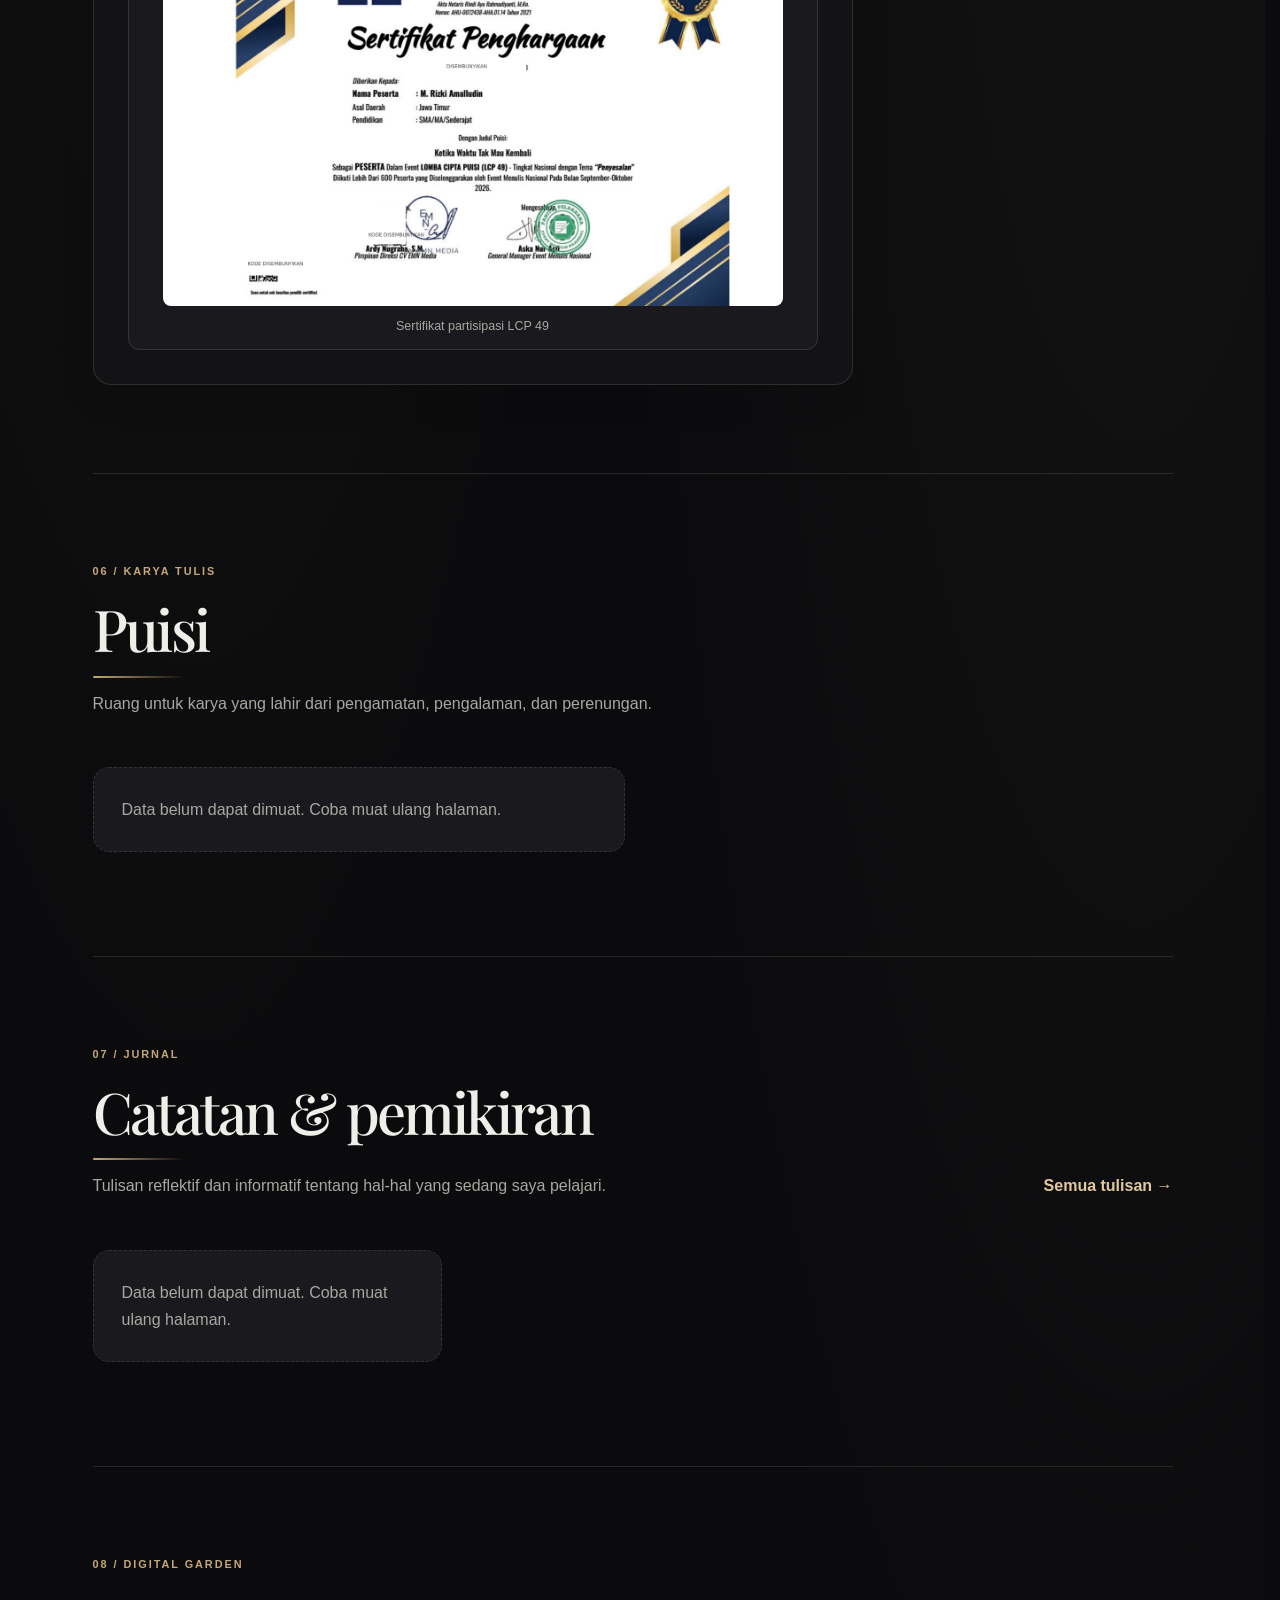
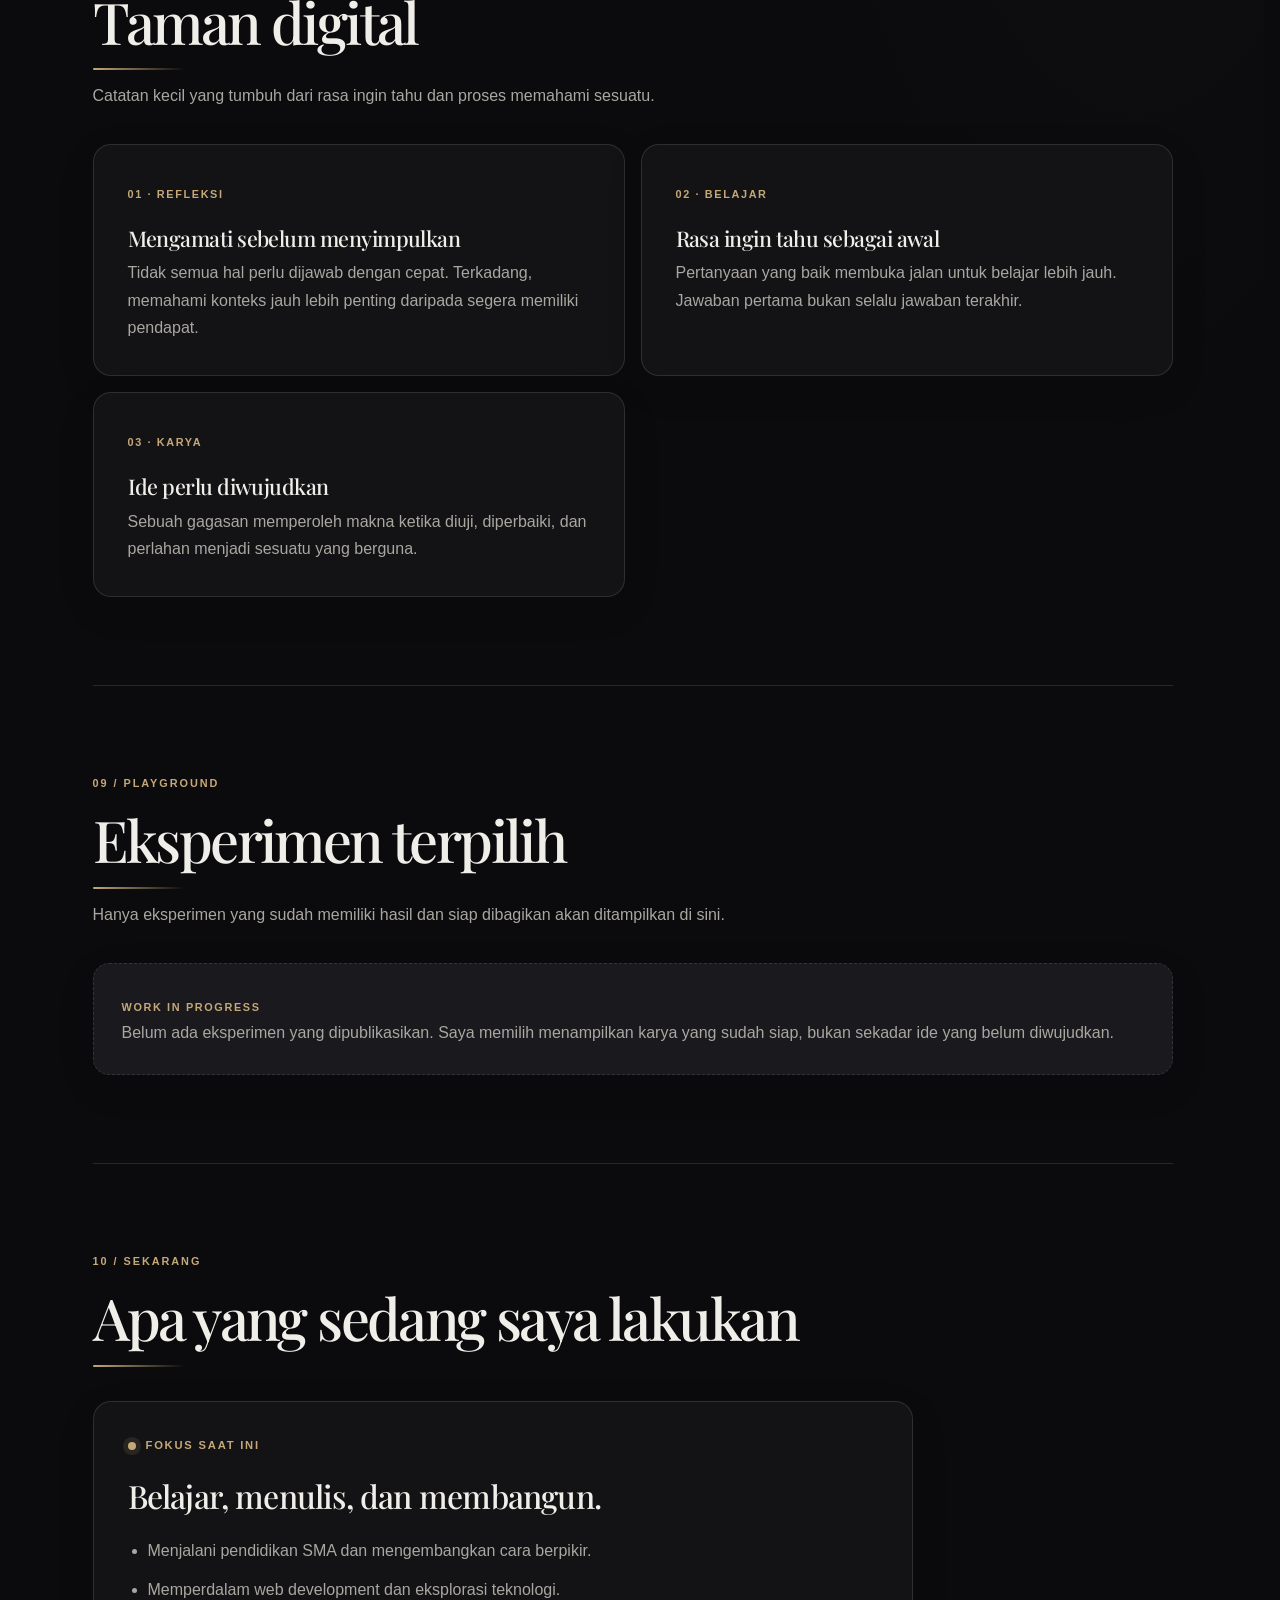
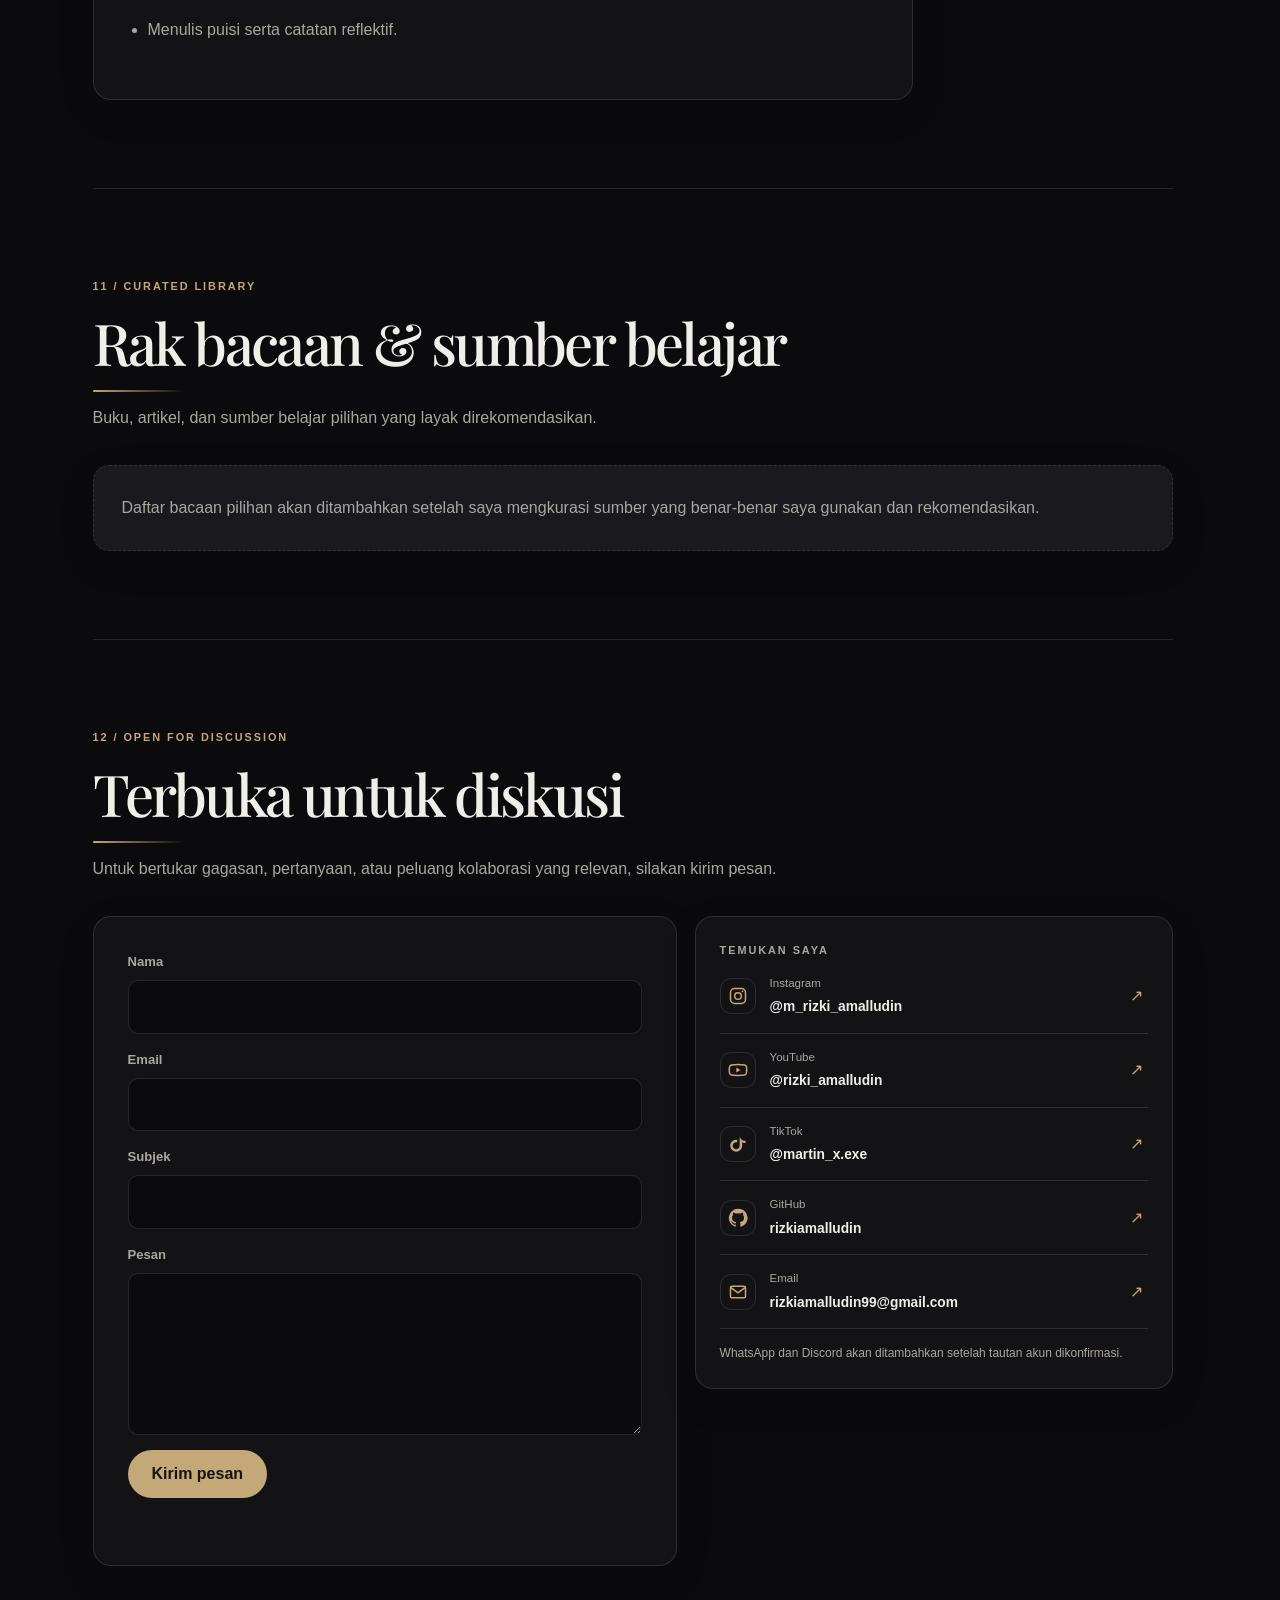
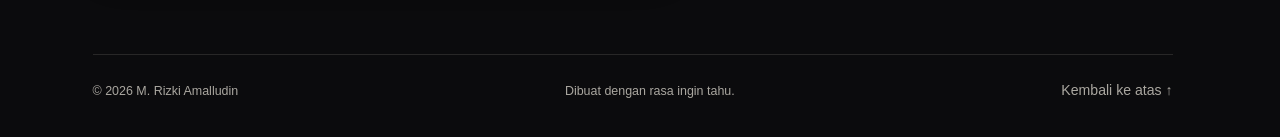
==== commit 7a76512a: "Use the full brand logo on loading screens" ====
--- a/index.html
+++ b/index.html
@@ -26,21 +26,21 @@
   {"@context":"https://schema.org","@type":"Person","name":"M. Rizki Amalludin","url":"https://myprofil-rizki.vercel.app/","description":"Student, writer, and independent learner exploring technology, human thinking, business, and creativity.","sameAs":["https://github.com/rizkiamalludin","https://instagram.com/m_rizki_amalludin","https://youtube.com/@rizki_amalludin","https://www.tiktok.com/@martin_x.exe"]}
   </script>
 
-  <link rel="icon" href="/favicon.svg?v=20261125-3" type="image/svg+xml" sizes="any">
-  <link rel="shortcut icon" href="/favicon.svg?v=20261125-3" type="image/svg+xml">
+  <link rel="icon" href="/favicon.svg?v=20261125-4" type="image/svg+xml" sizes="any">
+  <link rel="shortcut icon" href="/favicon.svg?v=20261125-4" type="image/svg+xml">
   <link rel="manifest" href="/site.webmanifest">
 </head>
 <body data-page="home">
   <div class="page-loader" id="page-loader" role="status" aria-live="polite">
     <div class="loader-inner">
-      <img src="/favicon.svg?v=20261125-3" alt="" width="84" height="84">
+      <img src="/logo.svg" alt="M. Rizki Amalludin" width="220" height="64">
       <span class="loader-caption" data-id="Menyiapkan ruang..." data-en="Preparing this space...">Menyiapkan ruang...</span>
       <span class="loader-track" aria-hidden="true"><span></span></span>
     </div>
   </div>
   <div class="route-transition" id="route-transition" aria-hidden="true">
     <div class="route-transition-inner">
-      <img src="/favicon.svg?v=20261125-3" alt="" width="84" height="84">
+      <img src="/logo.svg" alt="M. Rizki Amalludin" width="220" height="64">
       <span class="route-transition-line"></span>
     </div>
   </div>
--- a/style.css
+++ b/style.css
@@ -477,3 +477,25 @@
   .route-transition,.route-transition-inner img,.route-transition-line::after{animation:none!important;transition:none!important}
   .route-transition{display:none}
 }
+
+
+/* Use the exact favicon mark as the loading and page-transition logo */
+.loader-inner img,
+.route-transition-inner img{
+  display:block;
+  width:84px;
+  height:84px;
+  max-width:none;
+  padding:8px;
+  object-fit:contain;
+  border:1px solid rgba(197,168,120,.35);
+  border-radius:22px;
+  background:var(--surface);
+  box-shadow:0 0 0 8px rgba(197,168,120,.045),0 18px 52px rgba(0,0,0,.28);
+  filter:drop-shadow(0 0 18px rgba(197,168,120,.2));
+}
+.loader-inner{gap:20px}
+.route-transition-inner{gap:22px}
+@media(max-width:760px){
+  .loader-inner img,.route-transition-inner img{width:76px;height:76px;padding:7px;border-radius:20px}
+}
